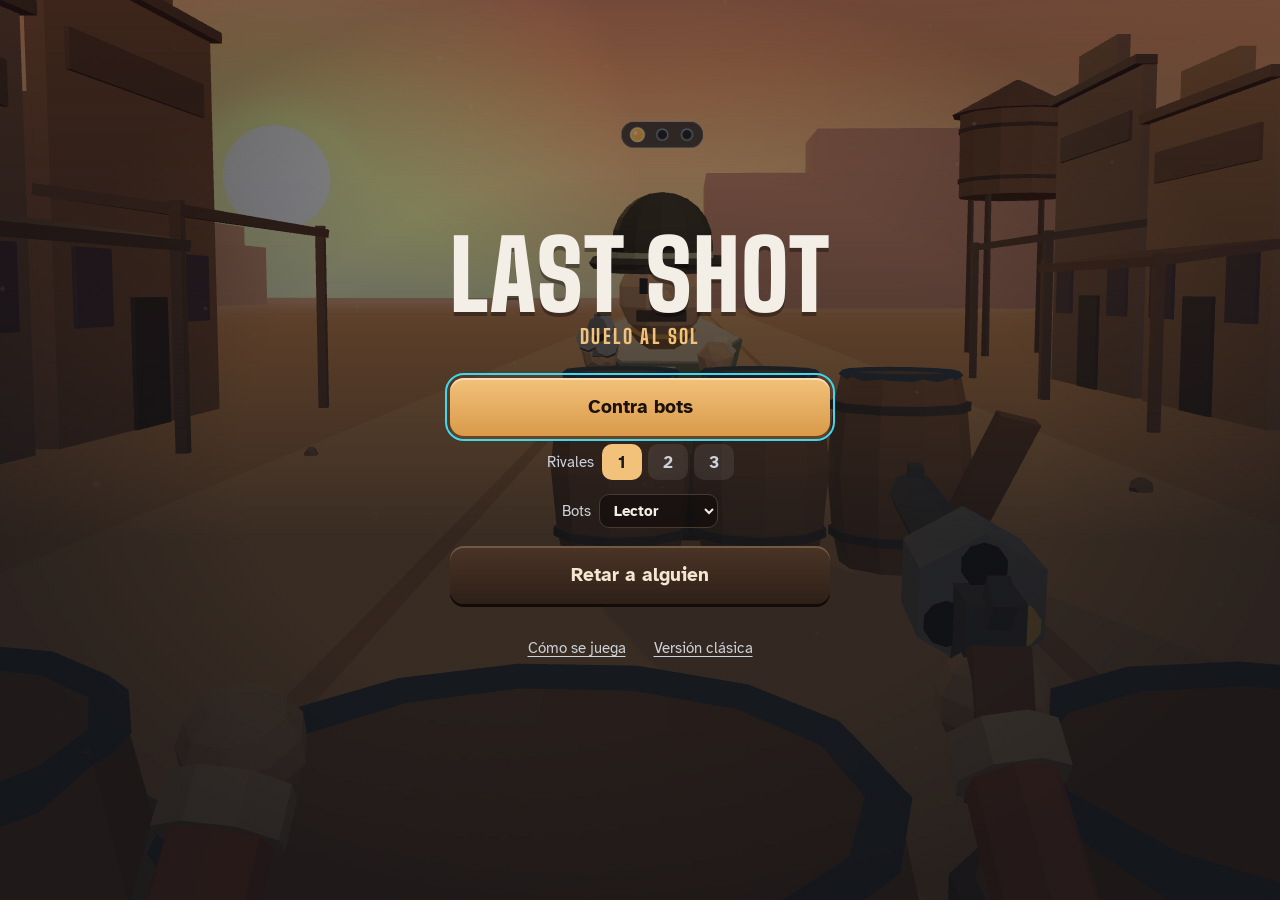
==== index.html @ 35a43016 "Build de LastShot 2d3c61e (con cambios sin commit)" ====
<!doctype html>
<html lang="es">
  <head>
    <meta charset="utf-8" />
    <meta
      name="viewport"
      content="width=device-width, initial-scale=1, viewport-fit=cover, interactive-widget=resizes-content"
    />
    <meta name="theme-color" content="#191D23" />
    <meta name="description" content="Last Shot: duelo al sol en primera persona. Recarga, cúbrete o dispara; contra bots o con hasta tres personas en casa." />
    <link rel="icon" type="image/svg+xml" href="./favicon.svg" />
    <link rel="preconnect" href="https://fonts.googleapis.com" />
    <link rel="preconnect" href="https://fonts.gstatic.com" crossorigin />
    <link
      rel="stylesheet"
      href="https://fonts.googleapis.com/css2?family=Atkinson+Hyperlegible:wght@400;700&family=Big+Shoulders+Display:wght@800;900&display=swap"
    />
    <title>Last Shot</title>
    <script type="module" crossorigin src="./assets/main-CPPhD9QI.js"></script>
    <link rel="modulepreload" crossorigin href="./assets/icons-CIqdHjLj.js">
    <link rel="stylesheet" crossorigin href="./assets/main-By0y8UZp.css">
  </head>
  <body>
    <div id="app"></div>
    <noscript>Last Shot necesita JavaScript.</noscript>
  </body>
</html>
---- assets/main-By0y8UZp.css ----
:root{--bg: #191d23;--ink: #f3eee6;--ink-2: #cdd2da;--muted: #8a93a0;--reload: #ffb547;--protect: #3fd8f0;--shoot: #ffffff;--super: #ff3dcb;--win: #7fd48a;--lose: #ff7a6b;--wood-hi: #9b6940;--wood-lo: #6f4527;--font-display: "Big Shoulders Display", "Arial Narrow", Impact, sans-serif;--font-body: "Atkinson Hyperlegible", system-ui, -apple-system, "Segoe UI", sans-serif;--safe-t: env(safe-area-inset-top, 0px);--safe-b: env(safe-area-inset-bottom, 0px);--safe-l: env(safe-area-inset-left, 0px);--safe-r: env(safe-area-inset-right, 0px);--band: 112px;color-scheme:dark}*{box-sizing:border-box}html,body{margin:0;height:100%;overflow:hidden;background:var(--bg);color:var(--ink);font-family:var(--font-body);line-height:1.25;-webkit-font-smoothing:antialiased;-webkit-tap-highlight-color:transparent;touch-action:manipulation;overscroll-behavior:none;user-select:none;-webkit-user-select:none}#app{position:fixed;inset:0}.fp-canvas{position:absolute;inset:0;width:100%;height:100%;display:block}svg{width:1em;height:1em;display:block}.k-reload{--c: var(--reload)}.k-protect{--c: var(--protect)}.k-shoot{--c: var(--shoot)}.k-super{--c: var(--super)}.fp-hud{position:absolute;inset:0;pointer-events:none}.fp-hud.hidden{display:none}.fp-hud button{pointer-events:auto}.fp-top{position:absolute;top:calc(var(--safe-t) + 5px);left:calc(var(--safe-l) + 12px);right:calc(var(--safe-r) + 12px);height:10px;display:flex;align-items:center;gap:12px}.fp-tl{position:relative;flex:1;height:6px;border-radius:3px;background:#0c0a0e80;box-shadow:0 0 0 1px #ffffff1a;transition:opacity .25s}.fp-tl b{position:absolute;left:0;top:0;bottom:0;border-radius:3px;width:var(--p, 100%);background:var(--ink)}.fp-tl i{position:absolute;top:50%;width:10px;height:10px;margin:-5px 0 0 -5px;border-radius:50%;background:#fff;box-shadow:0 0 8px 2px #fff6dcd9;left:var(--p, 100%)}.fp-tl.idle{opacity:.35}.fp-tl.idle i{display:none}.fp-tl.tension b{background:#ffe2a8}.fp-tl.tension i{animation:fp-tip .5s ease-in-out infinite alternate}@keyframes fp-tip{0%{transform:scale(1);box-shadow:0 0 6px 1px #ffdca0b3}to{transform:scale(1.35);box-shadow:0 0 12px 4px #ffc878f2}}.fp-corner,.fp-pips{display:flex;gap:5px;align-items:center}.fp-corner i,.fp-pips i{width:8px;height:8px;border-radius:1.5px;border:2px solid #9aa3af;transform:rotate(45deg);display:block;background:#120e0c66}.fp-corner i.on,.fp-pips i.on{background:var(--ink);border-color:var(--ink)}.fp-corner.rival{flex-direction:row-reverse}.fp-corner{gap:9px}.fp-pips.seat{gap:4px}.fp-pips.seat i{width:7px;height:7px;border-radius:50%;transform:none;border:1.5px solid var(--sc, #9aa3af);background:#120e0c66}.fp-pips.seat i.on{background:var(--sc, var(--ink));border-color:var(--sc, var(--ink));box-shadow:0 0 0 1px #ffffff59}.fp-corner.rival .fp-pips.seat{flex-direction:row-reverse}.fp-help{position:absolute;top:calc(var(--safe-t) + 22px);right:calc(var(--safe-r) + 8px);width:30px;height:30px;border-radius:50%;border:0;background:#120e0c73;color:var(--ink-2);font:700 15px/1 var(--font-body);cursor:pointer}.fp-help:focus-visible{outline:2px solid var(--protect)}.fp-mine{position:absolute;left:calc(var(--safe-l) + 16px);bottom:calc(var(--safe-b) + var(--band) + 10px);height:50px;display:flex;align-items:center;gap:12px}.fp-socks{display:flex;gap:5px;padding:5px 8px;border-radius:999px;background:#120e0c99;box-shadow:0 0 0 1px #ffffff12}.fp-socks .sk{width:13px;height:13px;border-radius:50%;border:2px solid #a9b0ba;position:relative;display:block}.fp-socks .sk i{position:absolute;inset:-2px;border-radius:50%;background:var(--reload);box-shadow:0 0 6px #ffb547bf,inset 0 -2px #78400a73;transform:scale(0);transition:transform .2s}.fp-socks .sk.full i{transform:scale(1)}.fp-socks .sk.pop i{animation:fp-pop .32s cubic-bezier(.3,1.6,.5,1)}.fp-badge{position:relative;width:50px;height:50px;border-radius:50%;background:#232932;display:grid;place-items:center;box-shadow:0 2px #0006;visibility:hidden;color:var(--c, #8a93a0)}.fp-badge:after{content:"";position:absolute;inset:0;border-radius:50%;border:3px solid var(--c, #8a93a0)}.fp-badge.auto:after{border-style:dashed;opacity:.7}.fp-badge.on{visibility:visible;animation:fp-pop .18s ease-out}.fp-badge .ico svg{width:30px;height:30px}.fp-badge .glow{position:absolute;inset:-6px;border-radius:50%;background:radial-gradient(circle,var(--c, transparent) 0,rgba(0,0,0,0) 68%);opacity:.25}.fp-badge .x{position:absolute;left:-7px;top:-7px;width:23px;height:23px;border-radius:50%;background:#232932;border:2px solid #9aa3af;color:#d5dae0;display:none;place-items:center}.fp-badge .x svg{width:15px;height:15px}.fp-badge.down .x{display:grid}.fp-badge.down{filter:saturate(.5)}@keyframes fp-pop{0%{transform:scale(.4)}70%{transform:scale(1.12)}to{transform:scale(1)}}.fp-band{position:absolute;left:0;right:0;bottom:0;height:calc(var(--band) + var(--safe-b));padding:14px calc(var(--safe-r) + 14px) calc(var(--safe-b) + 24px) calc(var(--safe-l) + 14px);background:linear-gradient(#2b1f17,#15100c);box-shadow:inset 0 3px #ffdeac24,0 -2px #0b0705}.fp-keys{max-width:440px;height:74px;margin:0 auto;display:grid;grid-template-columns:repeat(4,minmax(56px,1fr));gap:8px;transition:opacity .3s ease,transform .3s ease}.fp-keys.gone{opacity:0;transform:translateY(8px)}.fp-keys.gone .fp-key{pointer-events:none}.fp-keys.locked .fp-key:not(.sel){opacity:.42}.fp-key{position:relative;min-width:56px;height:74px;padding:5px;border:0;border-radius:14px;color:var(--c);cursor:pointer;background:repeating-linear-gradient(90deg,#00000012 0 2px,#0000 2px 11px,#ffe6be0d 11px 12px,#0000 12px 23px),linear-gradient(var(--wood-hi),var(--wood-lo));box-shadow:inset 0 2px #ffdeac73,inset 0 -3px #00000059,0 4px #1d120a;transition:transform .08s,box-shadow .08s;touch-action:manipulation}.fp-key:focus-visible{outline:2px solid var(--protect);outline-offset:3px}.fp-key .face{height:100%;border-radius:10px;background:#1e1712;display:grid;justify-items:center;align-content:center;gap:6px;box-shadow:inset 0 2px #00000080}.fp-key .ic svg{width:31px;height:31px}.fp-key .w{font:700 12.5px/1 var(--font-body);color:#e8d9c4;letter-spacing:.01em}.fp-key .ring{position:absolute;inset:-4px;border-radius:17px;border:3px solid var(--c);opacity:0;pointer-events:none}.fp-key .lift{position:absolute;left:50%;top:-48px;width:38px;height:38px;margin-left:-19px;border-radius:50%;background:#232932;box-shadow:0 0 0 3px var(--c),0 2px #0006;display:grid;place-items:center;opacity:0;transform:translateY(10px) scale(.6);transition:opacity .12s,transform .16s cubic-bezier(.3,1.5,.5,1);pointer-events:none}.fp-key .lift svg{width:22px;height:22px}.fp-key.sel{transform:translateY(3px);box-shadow:inset 0 2px #ffdeac4d,inset 0 -2px #00000059,0 1px #1d120a}.fp-key.sel .face{background:#15100c;box-shadow:inset 0 3px 6px #0009}.fp-key.sel .ring{opacity:.6}.fp-key.sel .lift{opacity:1;transform:none}.fp-key.sel.locked .ring{opacity:1;border-width:4px;animation:fp-snap .16s ease-out}.fp-key.sel.locked .lift{opacity:0}@keyframes fp-snap{0%{transform:scale(1.08)}to{transform:scale(1)}}.fp-key .notch{position:absolute;top:-2px;right:7px;width:18px;height:19px;border-radius:0 0 9px 9px;background:#120b07;display:none;box-shadow:inset 0 -2px #ffdeac2e,0 1px #ffdeac40}.fp-key .notch:before{content:"";position:absolute;left:6px;top:4px;width:6px;height:6px;border-radius:50%;background:#b9a68c}.fp-key .notch:after{content:"";position:absolute;left:7.5px;top:8px;width:3px;height:7px;border-radius:1px;background:#b9a68c}.fp-key.off .notch{display:block}.fp-key.off .ic{opacity:.42}.fp-key.off .w{color:#8f8272}.fp-key.shake{animation:fp-shake .28s ease}@keyframes fp-shake{20%{transform:translate(-4px)}45%{transform:translate(4px)}70%{transform:translate(-2px)}}.fp-intro{position:absolute;left:0;right:0;top:34%;text-align:center;font:900 clamp(48px,15vw,88px)/1 var(--font-display);text-transform:uppercase;letter-spacing:.02em;color:var(--ink);text-shadow:0 3px 0 rgba(0,0,0,.35),0 0 24px rgba(0,0,0,.35);opacity:0}.fp-intro.show{animation:fp-intro 1s ease-out forwards}@keyframes fp-intro{0%{opacity:0;transform:scale(1.25)}18%{opacity:1;transform:scale(1)}72%{opacity:1;transform:scale(1)}to{opacity:0;transform:scale(.96)}}.fp-result{position:absolute;inset:0;display:grid;place-items:center;padding:24px 16px calc(var(--safe-b) + var(--band) + 40px);background:#11131800;opacity:0;visibility:hidden;transition:opacity .25s,background .25s}.fp-result.show{opacity:1;visibility:visible;pointer-events:auto;background:#11131873}.fp-result.match.show{background:#1113189e}.fp-card{display:grid;justify-items:center;gap:14px;text-align:center}.fp-card h2{margin:0;font:900 clamp(40px,12vw,64px)/.95 var(--font-display);text-transform:uppercase;text-shadow:0 3px 0 rgba(0,0,0,.35)}.fp-card.win h2{color:var(--win)}.fp-card.lose h2{color:var(--lose)}.fp-score{display:flex;align-items:center;gap:10px;padding:8px 14px;border-radius:999px;background:#120e0c9e}.fp-score{flex-wrap:wrap;justify-content:center;max-width:calc(100vw - 32px)}.fp-score .fp-pips i{width:12px;height:12px}.fp-score .fp-pips.seat i{width:11px;height:11px;border-width:2px}.fp-score .fp-pips.gone{opacity:.45}.fp-gone{margin:-4px 0 0;color:var(--ink-2);font-size:14px}.fp-dot{display:inline-block;width:.42em;height:.42em;border-radius:50%;margin:0 .18em .12em 0;vertical-align:middle;box-shadow:0 0 0 2px #00000059}.fp-badge .tgt{position:absolute;right:-3px;bottom:-3px;width:13px;height:13px;border-radius:50%;display:none;box-shadow:0 0 0 2px #15100c}.fp-badge.aimed .tgt{display:block}.fp-score .sep{width:2px;height:16px;border-radius:1px;background:#5b636e}.fp-actions{display:flex;gap:10px;flex-wrap:wrap;justify-content:center}.fp-wait{margin:0;min-height:1.3em;color:var(--ink-2);font-size:15px}.fp-wait.pulse{animation:fp-pulse 1.4s ease-in-out infinite}@keyframes fp-pulse{50%{opacity:.45}}.fp-btn{min-height:48px;padding:0 22px;border:0;border-radius:14px;font:700 17px/1 var(--font-body);color:#f4e6d0;cursor:pointer;background:linear-gradient(#4a3426,#2e2018);box-shadow:inset 0 2px #ffdeac38,0 3px #120b07;text-decoration:none;display:inline-grid;place-items:center}.fp-btn.primary{color:#1c120b;background:linear-gradient(#f2c27a,#d99a4a);box-shadow:inset 0 2px #ffffff73,0 3px #6b4320}.fp-btn.big{min-height:58px;font-size:19px}.fp-btn.link{background:none;box-shadow:none;color:var(--ink-2);font-weight:400;font-size:15px;min-height:40px;padding:0 10px;text-decoration:underline;text-underline-offset:3px}.fp-btn:active{transform:translateY(2px)}.fp-btn:disabled{opacity:.6;cursor:default;transform:none}.fp-btn:focus-visible{outline:2px solid var(--protect);outline-offset:3px}.fp-screen{position:absolute;inset:0;display:grid;place-items:center;padding:calc(var(--safe-t) + 24px) calc(var(--safe-r) + 16px) calc(var(--safe-b) + 24px) calc(var(--safe-l) + 16px);background:#111318b8;overflow-y:auto;user-select:text;-webkit-user-select:text}.fp-screen.hidden{display:none}.fp-screen.menu{background:linear-gradient(#11131859,#111318d1 60%)}.fp-panel{width:min(100%,380px);display:grid;justify-items:center;gap:14px;text-align:center}.fp-panel h2{margin:0;font:900 40px/1 var(--font-display);text-transform:uppercase}.fp-title{margin:0;font:900 clamp(64px,20vw,96px)/.9 var(--font-display);text-transform:uppercase;letter-spacing:.01em;color:var(--ink);text-shadow:0 4px 0 rgba(0,0,0,.35)}.fp-sub{margin:-6px 0 18px;color:#f2c27a;font:800 20px/1 var(--font-display);text-transform:uppercase;letter-spacing:.12em}.fp-stack{display:grid;gap:12px;width:100%}.fp-stack .fp-btn{width:100%}.fp-rival{display:flex;align-items:center;justify-content:center;gap:8px;color:var(--ink-2);font-size:15px;margin:-4px 0 6px}.fp-select{font:700 15px var(--font-body);color:var(--ink);background:#120e0cb3;border:1px solid #4a3a2e;border-radius:10px;padding:6px 10px}.fp-foot{display:flex;gap:8px;margin-top:10px;flex-wrap:wrap;justify-content:center}.fp-detail,.fp-code{margin:0;color:var(--ink-2);font-size:16px}.fp-code b{font:800 26px/1 var(--font-display);letter-spacing:.14em;color:var(--ink);margin-left:4px}.fp-qr{width:220px;height:220px;border-radius:12px;background:var(--ink);image-rendering:pixelated}.fp-qr.empty{background:#ffffff0f;animation:fp-pulse 1.4s ease-in-out infinite}.fp-link{width:100%;font:14px ui-monospace,JetBrains Mono,monospace;color:var(--ink);background:#120e0cb3;border:1px solid #4a3a2e;border-radius:10px;padding:10px;text-align:center}.fp-help-actions,.fp-help-rules{list-style:none;margin:0;padding:0;width:100%;display:grid;gap:8px;text-align:left}.fp-help-actions li{display:grid;grid-template-columns:34px 82px 1fr;align-items:center;gap:8px;padding:8px 10px;border-radius:12px;background:#120e0c8c}.fp-help-actions .ic{color:var(--c)}.fp-help-actions .ic svg{width:26px;height:26px}.fp-help-actions span:last-child{color:var(--ink-2);font-size:15px}.fp-help-rules li{padding-left:18px;position:relative;font-size:15px}.fp-help-rules li:before{content:"";position:absolute;left:4px;top:.45em;width:7px;height:7px;transform:rotate(45deg);background:#f2c27a}.fp-keys-hint{margin:0;color:var(--muted);font-size:13px}@media(prefers-reduced-motion:reduce){.fp-intro.show{animation-duration:1s;animation-name:fp-fade}.fp-tl.tension i,.fp-wait.pulse,.fp-qr.empty{animation:none}@keyframes fp-fade{0%,to{opacity:0}15%,80%{opacity:1}}}@media(min-width:700px){.fp-keys{max-width:460px}}.fp-score .fp-pips.rival{flex-direction:row-reverse}.fp-count{display:inline-flex;gap:6px}.fp-count-btn{width:40px;height:36px;border:0;border-radius:10px;background:#ffffff14;color:var(--ink-2);font:700 17px/1 var(--font-body);cursor:pointer}.fp-count-btn.on{background:#f2c27a;color:#191d23}.fp-count-btn:focus-visible{outline:2px solid var(--protect);outline-offset:2px}.fp-btn.small{min-height:40px;padding:0 16px;font-size:15px}.fp-share{display:flex;gap:8px;width:100%;max-width:340px}.fp-share .fp-link{flex:1;min-width:0}.fp-seats{list-style:none;margin:0;padding:0;display:grid;gap:6px;width:100%;max-width:300px}.fp-seats li{text-align:left;display:flex;align-items:center;gap:10px;min-height:38px;padding:0 12px;border-radius:10px;background:#ffffff0f;font-size:16px}.fp-seats li.me{background:#f2c27a29}.fp-seats li.empty{color:var(--muted);background:#ffffff08}.fp-seats li.gone{opacity:.55}.fp-seats .name{flex:1;font-weight:700}.fp-seats em{font-style:normal;font-size:13px;color:var(--ink-2)}.fp-seats em.bot{font-weight:700;letter-spacing:.06em;color:var(--muted)}.fp-seat-dot{width:14px;height:14px;border-radius:50%;flex:none;display:inline-block;box-shadow:0 0 0 2px #00000059}.fp-seat-dot.empty{background:none;box-shadow:inset 0 0 0 2px #5b636e}.fp-you{display:flex;align-items:center;gap:8px;margin:0;font-size:18px;font-weight:700}.fp-code-inline{font:800 26px/1 var(--font-display);letter-spacing:.14em}
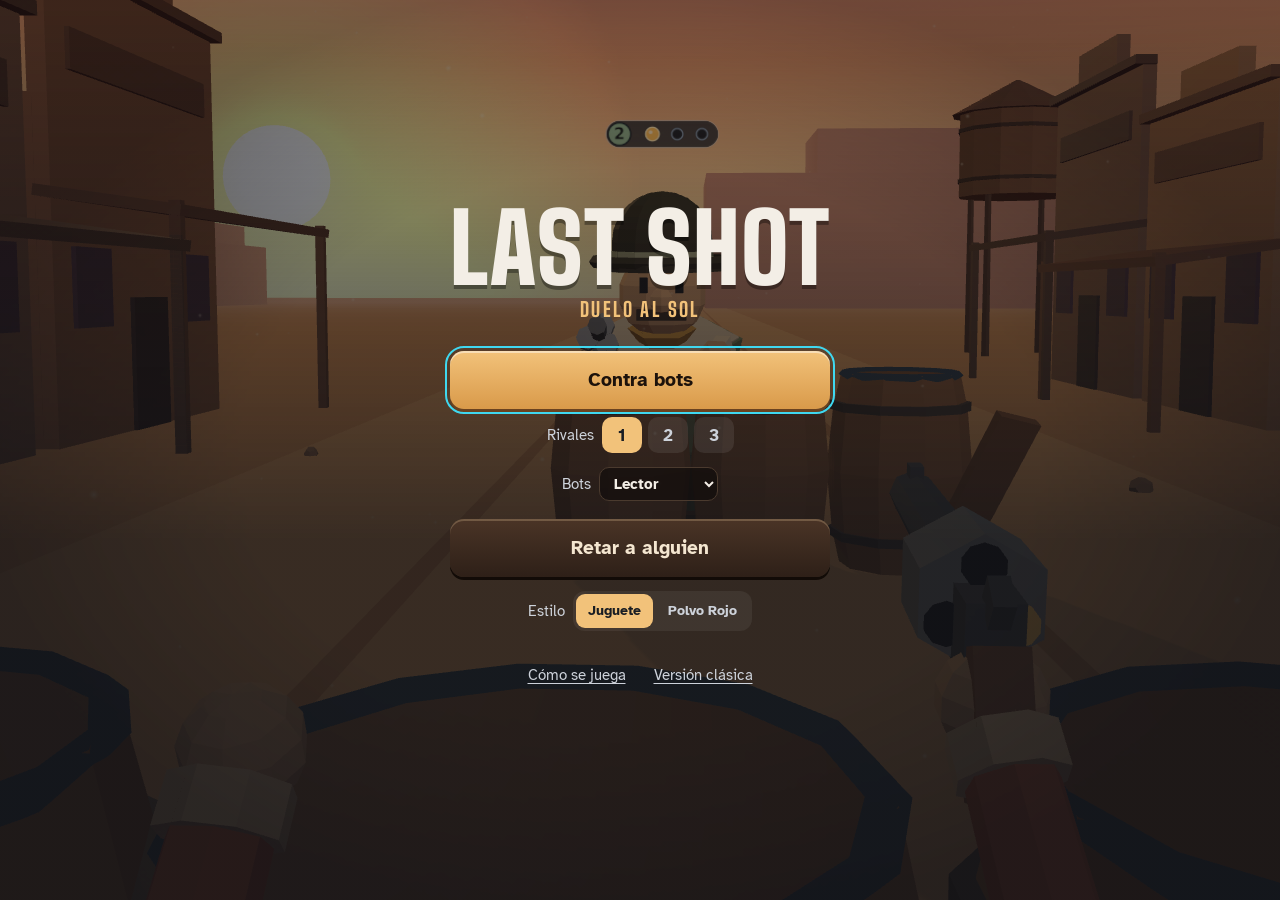
==== commit 54f46af7: "Build de LastShot 880afe1" ====
--- a/index.html
+++ b/index.html
@@ -13,12 +13,12 @@
     <link rel="preconnect" href="https://fonts.gstatic.com" crossorigin />
     <link
       rel="stylesheet"
-      href="https://fonts.googleapis.com/css2?family=Atkinson+Hyperlegible:wght@400;700&family=Big+Shoulders+Display:wght@800;900&display=swap"
+      href="https://fonts.googleapis.com/css2?family=Atkinson+Hyperlegible:wght@400;700&family=Big+Shoulders+Display:wght@800;900&family=Smokum&display=swap"
     />
     <title>Last Shot</title>
-    <script type="module" crossorigin src="./assets/main-CPPhD9QI.js"></script>
+    <script type="module" crossorigin src="./assets/main-DiLRp5A2.js"></script>
     <link rel="modulepreload" crossorigin href="./assets/icons-CIqdHjLj.js">
-    <link rel="stylesheet" crossorigin href="./assets/main-By0y8UZp.css">
+    <link rel="stylesheet" crossorigin href="./assets/main-CnZn838J.css">
   </head>
   <body>
     <div id="app"></div>
--- a/assets/main-CnZn838J.css
+++ b/assets/main-CnZn838J.css
@@ -0,0 +1 @@
+:root{--bg: #191d23;--ink: #f3eee6;--ink-2: #cdd2da;--muted: #8a93a0;--reload: #ffb547;--protect: #3fd8f0;--shoot: #ffffff;--super: #ff3dcb;--win: #7fd48a;--lose: #ff7a6b;--wood-hi: #9b6940;--wood-lo: #6f4527;--font-display: "Big Shoulders Display", "Arial Narrow", Impact, sans-serif;--font-body: "Atkinson Hyperlegible", system-ui, -apple-system, "Segoe UI", sans-serif;--safe-t: env(safe-area-inset-top, 0px);--safe-b: env(safe-area-inset-bottom, 0px);--safe-l: env(safe-area-inset-left, 0px);--safe-r: env(safe-area-inset-right, 0px);--band: 112px;color-scheme:dark}*{box-sizing:border-box}html,body{margin:0;height:100%;overflow:hidden;background:var(--bg);color:var(--ink);font-family:var(--font-body);line-height:1.25;-webkit-font-smoothing:antialiased;-webkit-tap-highlight-color:transparent;touch-action:manipulation;overscroll-behavior:none;user-select:none;-webkit-user-select:none}#app{position:fixed;inset:0}.fp-canvas{position:absolute;inset:0;width:100%;height:100%;display:block}svg{width:1em;height:1em;display:block}.k-reload{--c: var(--reload)}.k-protect{--c: var(--protect)}.k-shoot{--c: var(--shoot)}.k-super{--c: var(--super)}.fp-hud{position:absolute;inset:0;pointer-events:none}.fp-hud.hidden{display:none}.fp-hud button{pointer-events:auto}.fp-top{position:absolute;top:calc(var(--safe-t) + 5px);left:calc(var(--safe-l) + 12px);right:calc(var(--safe-r) + 12px);height:10px;display:flex;align-items:center;gap:12px}.fp-tl{position:relative;flex:1;height:6px;border-radius:3px;background:#0c0a0e80;box-shadow:0 0 0 1px #ffffff1a;transition:opacity .25s}.fp-tl b{position:absolute;left:0;top:0;bottom:0;border-radius:3px;width:var(--p, 100%);background:var(--ink)}.fp-tl i{position:absolute;top:50%;width:10px;height:10px;margin:-5px 0 0 -5px;border-radius:50%;background:#fff;box-shadow:0 0 8px 2px #fff6dcd9;left:var(--p, 100%)}.fp-tl.idle{opacity:.35}.fp-tl.idle i{display:none}.fp-tl.tension b{background:#ffe2a8}.fp-tl.tension i{animation:fp-tip .5s ease-in-out infinite alternate}@keyframes fp-tip{0%{transform:scale(1);box-shadow:0 0 6px 1px #ffdca0b3}to{transform:scale(1.35);box-shadow:0 0 12px 4px #ffc878f2}}.fp-corner,.fp-pips{display:flex;gap:5px;align-items:center}.fp-corner i,.fp-pips i{width:8px;height:8px;border-radius:1.5px;border:2px solid #9aa3af;transform:rotate(45deg);display:block;background:#120e0c66}.fp-corner i.on,.fp-pips i.on{background:var(--ink);border-color:var(--ink)}.fp-corner.rival{flex-direction:row-reverse}.fp-corner{gap:9px}.fp-pips.seat{gap:4px}.fp-pips.seat i{width:7px;height:7px;border-radius:50%;transform:none;border:1.5px solid var(--sc, #9aa3af);background:#120e0c66}.fp-pips.seat i.on{background:var(--sc, var(--ink));border-color:var(--sc, var(--ink));box-shadow:0 0 0 1px #ffffff59}.fp-corner.rival .fp-pips.seat{flex-direction:row-reverse}.fp-help{position:absolute;top:calc(var(--safe-t) + 22px);right:calc(var(--safe-r) + 8px);width:30px;height:30px;border-radius:50%;border:0;background:#120e0c73;color:var(--ink-2);font:700 15px/1 var(--font-body);cursor:pointer}.fp-help:focus-visible{outline:2px solid var(--protect)}.fp-mine{position:absolute;left:calc(var(--safe-l) + 16px);bottom:calc(var(--safe-b) + var(--band) + 10px);height:50px;display:flex;align-items:center;gap:12px}.fp-socks{display:flex;gap:5px;padding:5px 8px;border-radius:999px;background:#120e0c99;box-shadow:0 0 0 1px #ffffff12}.fp-socks .sk{width:13px;height:13px;border-radius:50%;border:2px solid #a9b0ba;position:relative;display:block}.fp-socks .sk i{position:absolute;inset:-2px;border-radius:50%;background:var(--reload);box-shadow:0 0 6px #ffb547bf,inset 0 -2px #78400a73;transform:scale(0);transition:transform .2s}.fp-socks .sk.full i{transform:scale(1)}.fp-socks .sk.pop i{animation:fp-pop .32s cubic-bezier(.3,1.6,.5,1)}.fp-badge{position:relative;width:50px;height:50px;border-radius:50%;background:#232932;display:grid;place-items:center;box-shadow:0 2px #0006;visibility:hidden;color:var(--c, #8a93a0)}.fp-badge:after{content:"";position:absolute;inset:0;border-radius:50%;border:3px solid var(--c, #8a93a0)}.fp-badge.auto:after{border-style:dashed;opacity:.7}.fp-badge.on{visibility:visible;animation:fp-pop .18s ease-out}.fp-badge .ico svg{width:30px;height:30px}.fp-badge .glow{position:absolute;inset:-6px;border-radius:50%;background:radial-gradient(circle,var(--c, transparent) 0,rgba(0,0,0,0) 68%);opacity:.25}.fp-badge .x{position:absolute;left:-7px;top:-7px;width:23px;height:23px;border-radius:50%;background:#232932;border:2px solid #9aa3af;color:#d5dae0;display:none;place-items:center}.fp-badge .x svg{width:15px;height:15px}.fp-badge.down .x{display:grid}.fp-badge.down{filter:saturate(.5)}@keyframes fp-pop{0%{transform:scale(.4)}70%{transform:scale(1.12)}to{transform:scale(1)}}.fp-band{position:absolute;left:0;right:0;bottom:0;height:calc(var(--band) + var(--safe-b));padding:14px calc(var(--safe-r) + 14px) calc(var(--safe-b) + 24px) calc(var(--safe-l) + 14px);background:linear-gradient(#2b1f17,#15100c);box-shadow:inset 0 3px #ffdeac24,0 -2px #0b0705}.fp-keys{max-width:440px;height:74px;margin:0 auto;display:grid;grid-template-columns:repeat(4,minmax(56px,1fr));gap:8px;transition:opacity .3s ease,transform .3s ease}.fp-keys.gone{opacity:0;transform:translateY(8px)}.fp-keys.gone .fp-key{pointer-events:none}.fp-keys.locked .fp-key:not(.sel){opacity:.42}.fp-key{position:relative;min-width:56px;height:74px;padding:5px;border:0;border-radius:14px;color:var(--c);cursor:pointer;background:repeating-linear-gradient(90deg,#00000012 0 2px,#0000 2px 11px,#ffe6be0d 11px 12px,#0000 12px 23px),linear-gradient(var(--wood-hi),var(--wood-lo));box-shadow:inset 0 2px #ffdeac73,inset 0 -3px #00000059,0 4px #1d120a;transition:transform .08s,box-shadow .08s;touch-action:manipulation}.fp-key:focus-visible{outline:2px solid var(--protect);outline-offset:3px}.fp-key .face{height:100%;border-radius:10px;background:#1e1712;display:grid;justify-items:center;align-content:center;gap:6px;box-shadow:inset 0 2px #00000080}.fp-key .ic svg{width:31px;height:31px}.fp-key .w{font:700 12.5px/1 var(--font-body);color:#e8d9c4;letter-spacing:.01em}.fp-key .ring{position:absolute;inset:-4px;border-radius:17px;border:3px solid var(--c);opacity:0;pointer-events:none}.fp-key .lift{position:absolute;left:50%;top:-48px;width:38px;height:38px;margin-left:-19px;border-radius:50%;background:#232932;box-shadow:0 0 0 3px var(--c),0 2px #0006;display:grid;place-items:center;opacity:0;transform:translateY(10px) scale(.6);transition:opacity .12s,transform .16s cubic-bezier(.3,1.5,.5,1);pointer-events:none}.fp-key .lift svg{width:22px;height:22px}.fp-key.sel{transform:translateY(3px);box-shadow:inset 0 2px #ffdeac4d,inset 0 -2px #00000059,0 1px #1d120a}.fp-key.sel .face{background:#15100c;box-shadow:inset 0 3px 6px #0009}.fp-key.sel .ring{opacity:.6}.fp-key.sel .lift{opacity:1;transform:none}.fp-key.sel.locked .ring{opacity:1;border-width:4px;animation:fp-snap .16s ease-out}.fp-key.sel.locked .lift{opacity:0}@keyframes fp-snap{0%{transform:scale(1.08)}to{transform:scale(1)}}.fp-key .notch{position:absolute;top:-2px;right:7px;width:18px;height:19px;border-radius:0 0 9px 9px;background:#120b07;display:none;box-shadow:inset 0 -2px #ffdeac2e,0 1px #ffdeac40}.fp-key .notch:before{content:"";position:absolute;left:6px;top:4px;width:6px;height:6px;border-radius:50%;background:#b9a68c}.fp-key .notch:after{content:"";position:absolute;left:7.5px;top:8px;width:3px;height:7px;border-radius:1px;background:#b9a68c}.fp-key.off .notch{display:block}.fp-key.off .ic{opacity:.42}.fp-key.off .w{color:#8f8272}.fp-key.shake{animation:fp-shake .28s ease}@keyframes fp-shake{20%{transform:translate(-4px)}45%{transform:translate(4px)}70%{transform:translate(-2px)}}.fp-intro{position:absolute;left:0;right:0;top:34%;text-align:center;font:900 clamp(48px,15vw,88px)/1 var(--font-display);text-transform:uppercase;letter-spacing:.02em;color:var(--ink);text-shadow:0 3px 0 rgba(0,0,0,.35),0 0 24px rgba(0,0,0,.35);opacity:0}.fp-intro.show{animation:fp-intro 1s ease-out forwards}@keyframes fp-intro{0%{opacity:0;transform:scale(1.25)}18%{opacity:1;transform:scale(1)}72%{opacity:1;transform:scale(1)}to{opacity:0;transform:scale(.96)}}.fp-result{position:absolute;inset:0;display:grid;place-items:center;padding:24px 16px calc(var(--safe-b) + var(--band) + 40px);background:#11131800;opacity:0;visibility:hidden;transition:opacity .25s,background .25s}.fp-result.show{opacity:1;visibility:visible;pointer-events:auto;background:#11131873}.fp-result.match.show{background:#1113189e}.fp-card{display:grid;justify-items:center;gap:14px;text-align:center}.fp-card h2{margin:0;font:900 clamp(40px,12vw,64px)/.95 var(--font-display);text-transform:uppercase;text-shadow:0 3px 0 rgba(0,0,0,.35)}.fp-card.win h2{color:var(--win)}.fp-card.lose h2{color:var(--lose)}.fp-score{display:flex;align-items:center;gap:10px;padding:8px 14px;border-radius:999px;background:#120e0c9e}.fp-score{flex-wrap:wrap;justify-content:center;max-width:calc(100vw - 32px)}.fp-score .fp-pips i{width:12px;height:12px}.fp-score .fp-pips.seat i{width:11px;height:11px;border-width:2px}.fp-score .fp-pips.gone{opacity:.45}.fp-gone{margin:-4px 0 0;color:var(--ink-2);font-size:14px}.fp-dot{display:inline-block;width:.42em;height:.42em;border-radius:50%;margin:0 .18em .12em 0;vertical-align:middle;box-shadow:0 0 0 2px #00000059}.fp-badge .tgt{position:absolute;right:-3px;bottom:-3px;width:13px;height:13px;border-radius:50%;display:none;box-shadow:0 0 0 2px #15100c}.fp-badge.aimed .tgt{display:block}.fp-score .sep{width:2px;height:16px;border-radius:1px;background:#5b636e}.fp-actions{display:flex;gap:10px;flex-wrap:wrap;justify-content:center}.fp-wait{margin:0;min-height:1.3em;color:var(--ink-2);font-size:15px}.fp-wait.pulse{animation:fp-pulse 1.4s ease-in-out infinite}@keyframes fp-pulse{50%{opacity:.45}}.fp-btn{min-height:48px;padding:0 22px;border:0;border-radius:14px;font:700 17px/1 var(--font-body);color:#f4e6d0;cursor:pointer;background:linear-gradient(#4a3426,#2e2018);box-shadow:inset 0 2px #ffdeac38,0 3px #120b07;text-decoration:none;display:inline-grid;place-items:center}.fp-btn.primary{color:#1c120b;background:linear-gradient(#f2c27a,#d99a4a);box-shadow:inset 0 2px #ffffff73,0 3px #6b4320}.fp-btn.big{min-height:58px;font-size:19px}.fp-btn.link{background:none;box-shadow:none;color:var(--ink-2);font-weight:400;font-size:15px;min-height:40px;padding:0 10px;text-decoration:underline;text-underline-offset:3px}.fp-btn:active{transform:translateY(2px)}.fp-btn:disabled{opacity:.6;cursor:default;transform:none}.fp-btn:focus-visible{outline:2px solid var(--protect);outline-offset:3px}.fp-screen{position:absolute;inset:0;display:grid;place-items:center;padding:calc(var(--safe-t) + 24px) calc(var(--safe-r) + 16px) calc(var(--safe-b) + 24px) calc(var(--safe-l) + 16px);background:#111318b8;overflow-y:auto;user-select:text;-webkit-user-select:text}.fp-screen.hidden{display:none}.fp-screen.menu{background:linear-gradient(#11131859,#111318d1 60%)}.fp-panel{width:min(100%,380px);display:grid;justify-items:center;gap:14px;text-align:center}.fp-panel h2{margin:0;font:900 40px/1 var(--font-display);text-transform:uppercase}.fp-title{margin:0;font:900 clamp(64px,20vw,96px)/.9 var(--font-display);text-transform:uppercase;letter-spacing:.01em;color:var(--ink);text-shadow:0 4px 0 rgba(0,0,0,.35)}.fp-sub{margin:-6px 0 18px;color:#f2c27a;font:800 20px/1 var(--font-display);text-transform:uppercase;letter-spacing:.12em}.fp-stack{display:grid;gap:12px;width:100%}.fp-stack .fp-btn{width:100%}.fp-rival{display:flex;align-items:center;justify-content:center;gap:8px;color:var(--ink-2);font-size:15px;margin:-4px 0 6px}.fp-select{font:700 15px var(--font-body);color:var(--ink);background:#120e0cb3;border:1px solid #4a3a2e;border-radius:10px;padding:6px 10px}.fp-foot{display:flex;gap:8px;margin-top:10px;flex-wrap:wrap;justify-content:center}.fp-detail,.fp-code{margin:0;color:var(--ink-2);font-size:16px}.fp-code b{font:800 26px/1 var(--font-display);letter-spacing:.14em;color:var(--ink);margin-left:4px}.fp-qr{width:220px;height:220px;border-radius:12px;background:var(--ink);image-rendering:pixelated}.fp-qr.empty{background:#ffffff0f;animation:fp-pulse 1.4s ease-in-out infinite}.fp-link{width:100%;font:14px ui-monospace,JetBrains Mono,monospace;color:var(--ink);background:#120e0cb3;border:1px solid #4a3a2e;border-radius:10px;padding:10px;text-align:center}.fp-help-actions,.fp-help-rules{list-style:none;margin:0;padding:0;width:100%;display:grid;gap:8px;text-align:left}.fp-help-actions li{display:grid;grid-template-columns:34px 82px 1fr;align-items:center;gap:8px;padding:8px 10px;border-radius:12px;background:#120e0c8c}.fp-help-actions .ic{color:var(--c)}.fp-help-actions .ic svg{width:26px;height:26px}.fp-help-actions span:last-child{color:var(--ink-2);font-size:15px}.fp-help-rules li{padding-left:18px;position:relative;font-size:15px}.fp-help-rules li:before{content:"";position:absolute;left:4px;top:.45em;width:7px;height:7px;transform:rotate(45deg);background:#f2c27a}.fp-keys-hint{margin:0;color:var(--muted);font-size:13px}@media(prefers-reduced-motion:reduce){.fp-intro.show{animation-duration:1s;animation-name:fp-fade}.fp-tl.tension i,.fp-wait.pulse,.fp-qr.empty{animation:none}@keyframes fp-fade{0%,to{opacity:0}15%,80%{opacity:1}}}@media(min-width:700px){.fp-keys{max-width:460px}}.fp-score .fp-pips.rival{flex-direction:row-reverse}.fp-count{display:inline-flex;gap:6px}.fp-count-btn{width:40px;height:36px;border:0;border-radius:10px;background:#ffffff14;color:var(--ink-2);font:700 17px/1 var(--font-body);cursor:pointer}.fp-count-btn.on{background:#f2c27a;color:#191d23}.fp-count-btn:focus-visible{outline:2px solid var(--protect);outline-offset:2px}.fp-btn.small{min-height:40px;padding:0 16px;font-size:15px}.fp-share{display:flex;gap:8px;width:100%;max-width:340px}.fp-share .fp-link{flex:1;min-width:0}.fp-seats{list-style:none;margin:0;padding:0;display:grid;gap:6px;width:100%;max-width:300px}.fp-seats li{text-align:left;display:flex;align-items:center;gap:10px;min-height:38px;padding:0 12px;border-radius:10px;background:#ffffff0f;font-size:16px}.fp-seats li.me{background:#f2c27a29}.fp-seats li.empty{color:var(--muted);background:#ffffff08}.fp-seats li.gone{opacity:.55}.fp-seats .name{flex:1;font-weight:700}.fp-seats em{font-style:normal;font-size:13px;color:var(--ink-2)}.fp-seats em.bot{font-weight:700;letter-spacing:.06em;color:var(--muted)}.fp-seat-dot{width:14px;height:14px;border-radius:50%;flex:none;display:inline-block;box-shadow:0 0 0 2px #00000059}.fp-seat-dot.empty{background:none;box-shadow:inset 0 0 0 2px #5b636e}.fp-you{display:flex;align-items:center;gap:8px;margin:0;font-size:18px;font-weight:700}.fp-code-inline{font:800 26px/1 var(--font-display);letter-spacing:.14em}.fp-seg{display:inline-flex;padding:3px;gap:3px;border-radius:12px;background:#ffffff0f}.fp-seg-btn{min-height:34px;padding:0 12px;border:0;border-radius:9px;background:none;color:var(--ink-2);font:700 14px/1 var(--font-body);cursor:pointer}.fp-seg-btn.on{background:#f2c27a;color:#191d23}.fp-seg-btn:focus-visible{outline:2px solid var(--protect);outline-offset:2px}.fp-style{margin:2px 0 0}:root[data-estilo=polvo]{--rojo: #d8322a;--negro: #151312;--crema: #efe4cf;--arena: #c9a77f;--font-poster: "Smokum", "Big Shoulders Display", "Rockwell Condensed", "Arial Narrow", serif;--paper: radial-gradient(circle at 30% 40%, rgba(21, 19, 18, .1) 0 .6px, transparent 1.1px) 0 0 / 31px 37px, radial-gradient(circle at 80% 70%, rgba(21, 19, 18, .08) 0 .5px, transparent 1px) 11px 5px / 43px 29px, radial-gradient(circle at 70% 20%, rgba(21, 19, 18, .14) 0 1.1px, transparent 1.7px) 0 0 / 97px 113px, radial-gradient(circle at 50% 70%, rgba(216, 50, 42, .14) 0 .9px, transparent 1.5px) 0 0 / 83px 71px, repeating-linear-gradient(176deg, rgba(120, 90, 50, .035) 0 2px, transparent 2px 7px), radial-gradient(ellipse at 50% 42%, transparent 52%, rgba(122, 82, 40, .22) 100%), var(--crema);color-scheme:light}:root[data-estilo=polvo] body{background:var(--crema)}:root[data-estilo=polvo] .fp-screen,:root[data-estilo=polvo] .fp-screen.menu{background:var(--paper);color:var(--negro)}:root[data-estilo=polvo] .fp-screen.menu:before{content:"";position:absolute;left:50%;top:calc(var(--safe-t) + 4%);width:min(62vw,300px);aspect-ratio:1;transform:translate(-50%);border-radius:50%;background:linear-gradient(178deg,transparent 0 58%,var(--crema) 58% 61%,transparent 61% 70%,var(--crema) 70% 71.5%,transparent 71.5%),var(--rojo);pointer-events:none}:root[data-estilo=polvo] .fp-panel{position:relative}:root[data-estilo=polvo] .fp-title{font:400 clamp(68px,22vw,112px)/.86 var(--font-poster);color:var(--negro);letter-spacing:.01em;text-shadow:3px 3px 0 var(--crema),5px 5px 0 rgba(216,50,42,.85)}:root[data-estilo=polvo] .fp-sub{color:var(--negro);background:var(--crema);padding:4px 10px;font:800 16px/1 var(--font-display);letter-spacing:.32em}:root[data-estilo=polvo] .fp-panel h2,:root[data-estilo=polvo] .fp-card h2{font-family:var(--font-poster);font-weight:400;letter-spacing:.01em}:root[data-estilo=polvo] .fp-panel h2{color:var(--rojo);font-size:46px}:root[data-estilo=polvo] .fp-rival,:root[data-estilo=polvo] .fp-detail,:root[data-estilo=polvo] .fp-code,:root[data-estilo=polvo] .fp-wait,:root[data-estilo=polvo] .fp-help-actions span:last-child,:root[data-estilo=polvo] .fp-help-rules li{color:var(--negro)}:root[data-estilo=polvo] .fp-code b{color:var(--negro)}:root[data-estilo=polvo] .fp-keys-hint{color:#6d5a45}:root[data-estilo=polvo] .fp-btn{border-radius:4px;color:var(--crema);background:var(--negro);box-shadow:3px 3px 0 var(--rojo);letter-spacing:.02em}:root[data-estilo=polvo] .fp-btn.primary{color:var(--crema);background:var(--rojo);box-shadow:3px 3px 0 var(--negro)}:root[data-estilo=polvo] .fp-btn.link{background:none;box-shadow:none;color:var(--negro)}:root[data-estilo=polvo] .fp-btn:active{transform:translate(2px,2px);box-shadow:1px 1px 0 var(--negro)}:root[data-estilo=polvo] .fp-btn:focus-visible,:root[data-estilo=polvo] .fp-count-btn:focus-visible,:root[data-estilo=polvo] .fp-seg-btn:focus-visible{outline-color:var(--negro)}:root[data-estilo=polvo] .fp-count-btn,:root[data-estilo=polvo] .fp-seg{border-radius:4px;background:transparent;box-shadow:inset 0 0 0 2px var(--negro)}:root[data-estilo=polvo] .fp-count-btn{color:var(--negro)}:root[data-estilo=polvo] .fp-count-btn.on,:root[data-estilo=polvo] .fp-seg-btn.on{background:var(--negro);color:var(--crema)}:root[data-estilo=polvo] .fp-seg-btn{border-radius:2px;color:var(--negro)}:root[data-estilo=polvo] .fp-select,:root[data-estilo=polvo] .fp-link{color:var(--negro);background:#fffaf08c;border:2px solid var(--negro);border-radius:4px}:root[data-estilo=polvo] .fp-qr{border-radius:2px;box-shadow:0 0 0 3px var(--negro)}:root[data-estilo=polvo] .fp-qr.empty{background:#15131214}:root[data-estilo=polvo] .fp-seats li{border-radius:3px;background:#15131212}:root[data-estilo=polvo] .fp-seats li.me{background:#d8322a29}:root[data-estilo=polvo] .fp-seats li.empty{color:#6d5a45;background:#15131208}:root[data-estilo=polvo] .fp-seats em,:root[data-estilo=polvo] .fp-seats em.bot{color:#6d5a45}:root[data-estilo=polvo] .fp-seat-dot{box-shadow:0 0 0 2px var(--negro)}:root[data-estilo=polvo] .fp-seat-dot.empty{box-shadow:inset 0 0 0 2px #8a7458}:root[data-estilo=polvo] .fp-help-actions li{border-radius:3px;background:#15131212}:root[data-estilo=polvo] .fp-help-actions .ic{width:34px;height:34px;display:grid;place-items:center;border-radius:50%;background:var(--negro)}:root[data-estilo=polvo] .fp-help-actions .ic svg{width:22px;height:22px}:root[data-estilo=polvo] .fp-help-rules li:before{background:var(--rojo)}:root[data-estilo=polvo] .fp-intro{font:400 clamp(56px,18vw,100px)/1 var(--font-poster);color:var(--negro);text-shadow:4px 3px 0 var(--rojo),0 0 18px rgba(239,228,207,.9)}:root[data-estilo=polvo] .fp-band{background:radial-gradient(circle at 30% 40%,rgba(239,228,207,.1) 0 .8px,transparent 1.4px) 0 0 / 29px 33px,var(--negro);box-shadow:none}:root[data-estilo=polvo] .fp-band:before{content:"";position:absolute;left:0;right:0;top:-5px;height:7px;background:var(--rojo);clip-path:polygon(0 40%,4% 10%,9% 55%,15% 20%,22% 60%,28% 15%,35% 50%,41% 0,48% 45%,55% 15%,61% 60%,68% 20%,74% 55%,81% 5%,87% 50%,93% 15%,100% 45%,100% 100%,0 100%)}:root[data-estilo=polvo] .fp-key{border-radius:6px;background:var(--crema);box-shadow:0 3px 0 var(--rojo)}:root[data-estilo=polvo] .fp-key .face{border-radius:3px;background:var(--negro);box-shadow:none}:root[data-estilo=polvo] .fp-key .w{color:var(--crema)}:root[data-estilo=polvo] .fp-key .ring{border-radius:8px}:root[data-estilo=polvo] .fp-key.sel{box-shadow:0 1px 0 var(--rojo)}:root[data-estilo=polvo] .fp-key.sel .face{background:#000;box-shadow:none}:root[data-estilo=polvo] .fp-key .notch{background:var(--negro);box-shadow:0 0 0 2px var(--crema)}:root[data-estilo=polvo] .fp-key .notch:before,:root[data-estilo=polvo] .fp-key .notch:after{background:var(--crema)}:root[data-estilo=polvo] .fp-key.off .w{color:#8a7a66}:root[data-estilo=polvo] .fp-result.show{background:#15131247}:root[data-estilo=polvo] .fp-result.match.show{background:#1513126b}:root[data-estilo=polvo] .fp-card{padding:18px 20px 20px;background:var(--paper);color:var(--negro);box-shadow:0 0 0 3px var(--negro),6px 6px 0 3px var(--rojo);max-width:calc(100vw - 40px)}:root[data-estilo=polvo] .fp-card h2{font-size:clamp(40px,13vw,66px);line-height:.92;color:var(--negro);text-shadow:none}:root[data-estilo=polvo] .fp-card.win h2{color:var(--negro)}:root[data-estilo=polvo] .fp-card.lose h2{color:var(--rojo)}:root[data-estilo=polvo] .fp-card.draw h2{color:#6d5a45}:root[data-estilo=polvo] .fp-score{border-radius:4px;background:var(--negro)}:root[data-estilo=polvo] .fp-gone{color:var(--negro)}
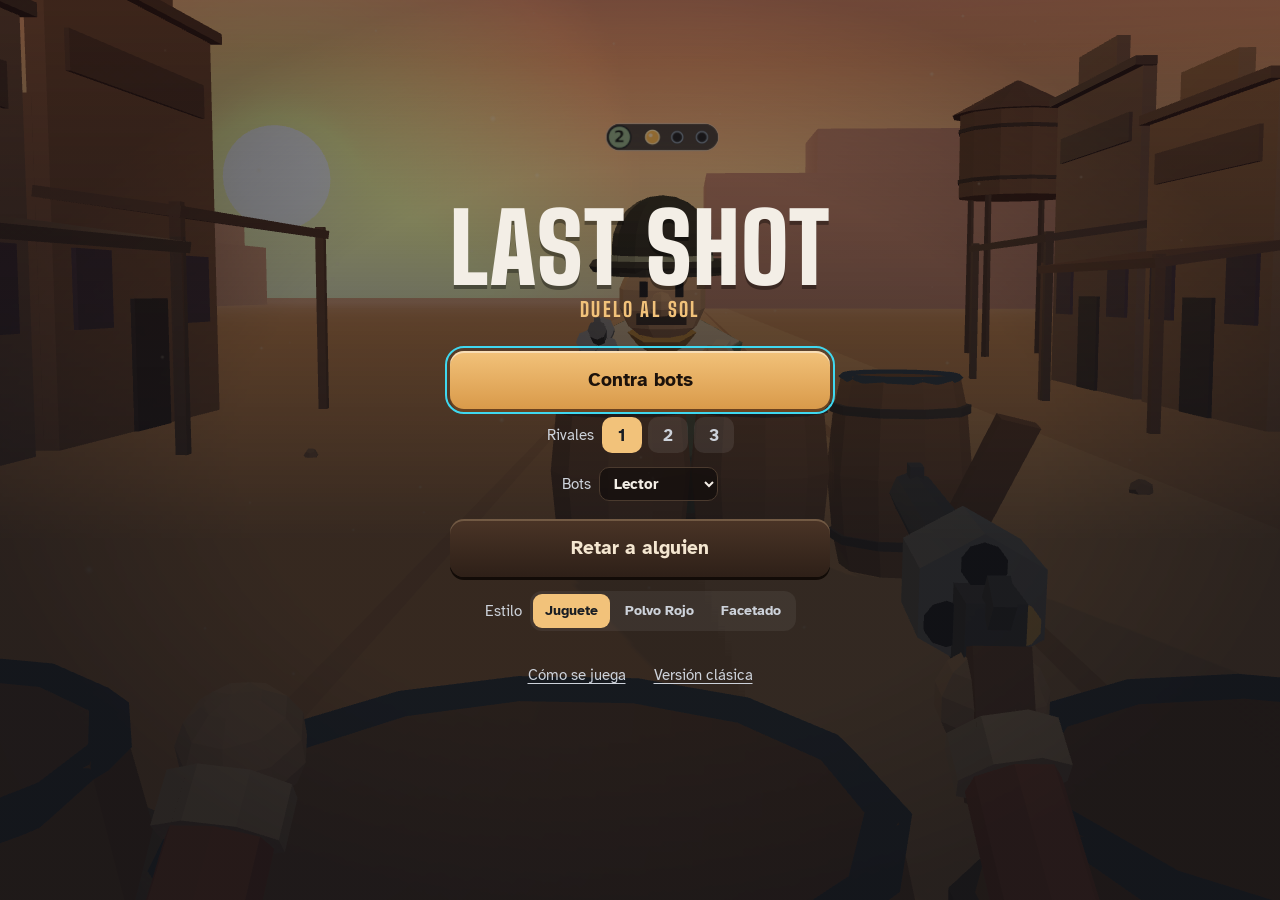
==== commit 8de60b65: "Build de LastShot 727e112" ====
--- a/index.html
+++ b/index.html
@@ -16,9 +16,9 @@
       href="https://fonts.googleapis.com/css2?family=Atkinson+Hyperlegible:wght@400;700&family=Big+Shoulders+Display:wght@800;900&family=Smokum&display=swap"
     />
     <title>Last Shot</title>
-    <script type="module" crossorigin src="./assets/main-DiLRp5A2.js"></script>
+    <script type="module" crossorigin src="./assets/main-bKlUr0-7.js"></script>
     <link rel="modulepreload" crossorigin href="./assets/icons-CIqdHjLj.js">
-    <link rel="stylesheet" crossorigin href="./assets/main-CnZn838J.css">
+    <link rel="stylesheet" crossorigin href="./assets/main-DPf6i8sJ.css">
   </head>
   <body>
     <div id="app"></div>
--- a/assets/main-DPf6i8sJ.css
+++ b/assets/main-DPf6i8sJ.css
@@ -0,0 +1 @@
+:root{--bg: #191d23;--ink: #f3eee6;--ink-2: #cdd2da;--muted: #8a93a0;--reload: #ffb547;--protect: #3fd8f0;--shoot: #ffffff;--super: #ff3dcb;--win: #7fd48a;--lose: #ff7a6b;--wood-hi: #9b6940;--wood-lo: #6f4527;--font-display: "Big Shoulders Display", "Arial Narrow", Impact, sans-serif;--font-body: "Atkinson Hyperlegible", system-ui, -apple-system, "Segoe UI", sans-serif;--safe-t: env(safe-area-inset-top, 0px);--safe-b: env(safe-area-inset-bottom, 0px);--safe-l: env(safe-area-inset-left, 0px);--safe-r: env(safe-area-inset-right, 0px);--band: 112px;color-scheme:dark}*{box-sizing:border-box}html,body{margin:0;height:100%;overflow:hidden;background:var(--bg);color:var(--ink);font-family:var(--font-body);line-height:1.25;-webkit-font-smoothing:antialiased;-webkit-tap-highlight-color:transparent;touch-action:manipulation;overscroll-behavior:none;user-select:none;-webkit-user-select:none}#app{position:fixed;inset:0}.fp-canvas{position:absolute;inset:0;width:100%;height:100%;display:block}svg{width:1em;height:1em;display:block}.k-reload{--c: var(--reload)}.k-protect{--c: var(--protect)}.k-shoot{--c: var(--shoot)}.k-super{--c: var(--super)}.fp-hud{position:absolute;inset:0;pointer-events:none}.fp-hud.hidden{display:none}.fp-hud button{pointer-events:auto}.fp-top{position:absolute;top:calc(var(--safe-t) + 5px);left:calc(var(--safe-l) + 12px);right:calc(var(--safe-r) + 12px);height:10px;display:flex;align-items:center;gap:12px}.fp-tl{position:relative;flex:1;height:6px;border-radius:3px;background:#0c0a0e80;box-shadow:0 0 0 1px #ffffff1a;transition:opacity .25s}.fp-tl b{position:absolute;left:0;top:0;bottom:0;border-radius:3px;width:var(--p, 100%);background:var(--ink)}.fp-tl i{position:absolute;top:50%;width:10px;height:10px;margin:-5px 0 0 -5px;border-radius:50%;background:#fff;box-shadow:0 0 8px 2px #fff6dcd9;left:var(--p, 100%)}.fp-tl.idle{opacity:.35}.fp-tl.idle i{display:none}.fp-tl.tension b{background:#ffe2a8}.fp-tl.tension i{animation:fp-tip .5s ease-in-out infinite alternate}@keyframes fp-tip{0%{transform:scale(1);box-shadow:0 0 6px 1px #ffdca0b3}to{transform:scale(1.35);box-shadow:0 0 12px 4px #ffc878f2}}.fp-corner,.fp-pips{display:flex;gap:5px;align-items:center}.fp-corner i,.fp-pips i{width:8px;height:8px;border-radius:1.5px;border:2px solid #9aa3af;transform:rotate(45deg);display:block;background:#120e0c66}.fp-corner i.on,.fp-pips i.on{background:var(--ink);border-color:var(--ink)}.fp-corner.rival{flex-direction:row-reverse}.fp-corner{gap:9px}.fp-pips.seat{gap:4px}.fp-pips.seat i{width:7px;height:7px;border-radius:50%;transform:none;border:1.5px solid var(--sc, #9aa3af);background:#120e0c66}.fp-pips.seat i.on{background:var(--sc, var(--ink));border-color:var(--sc, var(--ink));box-shadow:0 0 0 1px #ffffff59}.fp-corner.rival .fp-pips.seat{flex-direction:row-reverse}.fp-help{position:absolute;top:calc(var(--safe-t) + 22px);right:calc(var(--safe-r) + 8px);width:30px;height:30px;border-radius:50%;border:0;background:#120e0c73;color:var(--ink-2);font:700 15px/1 var(--font-body);cursor:pointer}.fp-help:focus-visible{outline:2px solid var(--protect)}.fp-mine{position:absolute;left:calc(var(--safe-l) + 16px);bottom:calc(var(--safe-b) + var(--band) + 10px);height:50px;display:flex;align-items:center;gap:12px}.fp-socks{display:flex;gap:5px;padding:5px 8px;border-radius:999px;background:#120e0c99;box-shadow:0 0 0 1px #ffffff12}.fp-socks .sk{width:13px;height:13px;border-radius:50%;border:2px solid #a9b0ba;position:relative;display:block}.fp-socks .sk i{position:absolute;inset:-2px;border-radius:50%;background:var(--reload);box-shadow:0 0 6px #ffb547bf,inset 0 -2px #78400a73;transform:scale(0);transition:transform .2s}.fp-socks .sk.full i{transform:scale(1)}.fp-socks .sk.pop i{animation:fp-pop .32s cubic-bezier(.3,1.6,.5,1)}.fp-badge{position:relative;width:50px;height:50px;border-radius:50%;background:#232932;display:grid;place-items:center;box-shadow:0 2px #0006;visibility:hidden;color:var(--c, #8a93a0)}.fp-badge:after{content:"";position:absolute;inset:0;border-radius:50%;border:3px solid var(--c, #8a93a0)}.fp-badge.auto:after{border-style:dashed;opacity:.7}.fp-badge.on{visibility:visible;animation:fp-pop .18s ease-out}.fp-badge .ico svg{width:30px;height:30px}.fp-badge .glow{position:absolute;inset:-6px;border-radius:50%;background:radial-gradient(circle,var(--c, transparent) 0,rgba(0,0,0,0) 68%);opacity:.25}.fp-badge .x{position:absolute;left:-7px;top:-7px;width:23px;height:23px;border-radius:50%;background:#232932;border:2px solid #9aa3af;color:#d5dae0;display:none;place-items:center}.fp-badge .x svg{width:15px;height:15px}.fp-badge.down .x{display:grid}.fp-badge.down{filter:saturate(.5)}@keyframes fp-pop{0%{transform:scale(.4)}70%{transform:scale(1.12)}to{transform:scale(1)}}.fp-band{position:absolute;left:0;right:0;bottom:0;height:calc(var(--band) + var(--safe-b));padding:14px calc(var(--safe-r) + 14px) calc(var(--safe-b) + 24px) calc(var(--safe-l) + 14px);background:linear-gradient(#2b1f17,#15100c);box-shadow:inset 0 3px #ffdeac24,0 -2px #0b0705}.fp-keys{max-width:440px;height:74px;margin:0 auto;display:grid;grid-template-columns:repeat(4,minmax(56px,1fr));gap:8px;transition:opacity .3s ease,transform .3s ease}.fp-keys.gone{opacity:0;transform:translateY(8px)}.fp-keys.gone .fp-key{pointer-events:none}.fp-keys.locked .fp-key:not(.sel){opacity:.42}.fp-key{position:relative;min-width:56px;height:74px;padding:5px;border:0;border-radius:14px;color:var(--c);cursor:pointer;background:repeating-linear-gradient(90deg,#00000012 0 2px,#0000 2px 11px,#ffe6be0d 11px 12px,#0000 12px 23px),linear-gradient(var(--wood-hi),var(--wood-lo));box-shadow:inset 0 2px #ffdeac73,inset 0 -3px #00000059,0 4px #1d120a;transition:transform .08s,box-shadow .08s;touch-action:manipulation}.fp-key:focus-visible{outline:2px solid var(--protect);outline-offset:3px}.fp-key .face{height:100%;border-radius:10px;background:#1e1712;display:grid;justify-items:center;align-content:center;gap:6px;box-shadow:inset 0 2px #00000080}.fp-key .ic svg{width:31px;height:31px}.fp-key .w{font:700 12.5px/1 var(--font-body);color:#e8d9c4;letter-spacing:.01em}.fp-key .ring{position:absolute;inset:-4px;border-radius:17px;border:3px solid var(--c);opacity:0;pointer-events:none}.fp-key .lift{position:absolute;left:50%;top:-48px;width:38px;height:38px;margin-left:-19px;border-radius:50%;background:#232932;box-shadow:0 0 0 3px var(--c),0 2px #0006;display:grid;place-items:center;opacity:0;transform:translateY(10px) scale(.6);transition:opacity .12s,transform .16s cubic-bezier(.3,1.5,.5,1);pointer-events:none}.fp-key .lift svg{width:22px;height:22px}.fp-key.sel{transform:translateY(3px);box-shadow:inset 0 2px #ffdeac4d,inset 0 -2px #00000059,0 1px #1d120a}.fp-key.sel .face{background:#15100c;box-shadow:inset 0 3px 6px #0009}.fp-key.sel .ring{opacity:.6}.fp-key.sel .lift{opacity:1;transform:none}.fp-key.sel.locked .ring{opacity:1;border-width:4px;animation:fp-snap .16s ease-out}.fp-key.sel.locked .lift{opacity:0}@keyframes fp-snap{0%{transform:scale(1.08)}to{transform:scale(1)}}.fp-key .notch{position:absolute;top:-2px;right:7px;width:18px;height:19px;border-radius:0 0 9px 9px;background:#120b07;display:none;box-shadow:inset 0 -2px #ffdeac2e,0 1px #ffdeac40}.fp-key .notch:before{content:"";position:absolute;left:6px;top:4px;width:6px;height:6px;border-radius:50%;background:#b9a68c}.fp-key .notch:after{content:"";position:absolute;left:7.5px;top:8px;width:3px;height:7px;border-radius:1px;background:#b9a68c}.fp-key.off .notch{display:block}.fp-key.off .ic{opacity:.42}.fp-key.off .w{color:#8f8272}.fp-key.shake{animation:fp-shake .28s ease}@keyframes fp-shake{20%{transform:translate(-4px)}45%{transform:translate(4px)}70%{transform:translate(-2px)}}.fp-intro{position:absolute;left:0;right:0;top:34%;text-align:center;font:900 clamp(48px,15vw,88px)/1 var(--font-display);text-transform:uppercase;letter-spacing:.02em;color:var(--ink);text-shadow:0 3px 0 rgba(0,0,0,.35),0 0 24px rgba(0,0,0,.35);opacity:0}.fp-intro.show{animation:fp-intro 1s ease-out forwards}@keyframes fp-intro{0%{opacity:0;transform:scale(1.25)}18%{opacity:1;transform:scale(1)}72%{opacity:1;transform:scale(1)}to{opacity:0;transform:scale(.96)}}.fp-result{position:absolute;inset:0;display:grid;place-items:center;padding:24px 16px calc(var(--safe-b) + var(--band) + 40px);background:#11131800;opacity:0;visibility:hidden;transition:opacity .25s,background .25s}.fp-result.show{opacity:1;visibility:visible;pointer-events:auto;background:#11131873}.fp-result.match.show{background:#1113189e}.fp-card{display:grid;justify-items:center;gap:14px;text-align:center}.fp-card h2{margin:0;font:900 clamp(40px,12vw,64px)/.95 var(--font-display);text-transform:uppercase;text-shadow:0 3px 0 rgba(0,0,0,.35)}.fp-card.win h2{color:var(--win)}.fp-card.lose h2{color:var(--lose)}.fp-score{display:flex;align-items:center;gap:10px;padding:8px 14px;border-radius:999px;background:#120e0c9e}.fp-score{flex-wrap:wrap;justify-content:center;max-width:calc(100vw - 32px)}.fp-score .fp-pips i{width:12px;height:12px}.fp-score .fp-pips.seat i{width:11px;height:11px;border-width:2px}.fp-score .fp-pips.gone{opacity:.45}.fp-gone{margin:-4px 0 0;color:var(--ink-2);font-size:14px}.fp-dot{display:inline-block;width:.42em;height:.42em;border-radius:50%;margin:0 .18em .12em 0;vertical-align:middle;box-shadow:0 0 0 2px #00000059}.fp-badge .tgt{position:absolute;right:-3px;bottom:-3px;width:13px;height:13px;border-radius:50%;display:none;box-shadow:0 0 0 2px #15100c}.fp-badge.aimed .tgt{display:block}.fp-score .sep{width:2px;height:16px;border-radius:1px;background:#5b636e}.fp-actions{display:flex;gap:10px;flex-wrap:wrap;justify-content:center}.fp-wait{margin:0;min-height:1.3em;color:var(--ink-2);font-size:15px}.fp-wait.pulse{animation:fp-pulse 1.4s ease-in-out infinite}@keyframes fp-pulse{50%{opacity:.45}}.fp-btn{min-height:48px;padding:0 22px;border:0;border-radius:14px;font:700 17px/1 var(--font-body);color:#f4e6d0;cursor:pointer;background:linear-gradient(#4a3426,#2e2018);box-shadow:inset 0 2px #ffdeac38,0 3px #120b07;text-decoration:none;display:inline-grid;place-items:center}.fp-btn.primary{color:#1c120b;background:linear-gradient(#f2c27a,#d99a4a);box-shadow:inset 0 2px #ffffff73,0 3px #6b4320}.fp-btn.big{min-height:58px;font-size:19px}.fp-btn.link{background:none;box-shadow:none;color:var(--ink-2);font-weight:400;font-size:15px;min-height:40px;padding:0 10px;text-decoration:underline;text-underline-offset:3px}.fp-btn:active{transform:translateY(2px)}.fp-btn:disabled{opacity:.6;cursor:default;transform:none}.fp-btn:focus-visible{outline:2px solid var(--protect);outline-offset:3px}.fp-screen{position:absolute;inset:0;display:grid;place-items:center;padding:calc(var(--safe-t) + 24px) calc(var(--safe-r) + 16px) calc(var(--safe-b) + 24px) calc(var(--safe-l) + 16px);background:#111318b8;overflow-y:auto;user-select:text;-webkit-user-select:text}.fp-screen.hidden{display:none}.fp-screen.menu{background:linear-gradient(#11131859,#111318d1 60%)}.fp-panel{width:min(100%,380px);display:grid;justify-items:center;gap:14px;text-align:center}.fp-panel h2{margin:0;font:900 40px/1 var(--font-display);text-transform:uppercase}.fp-title{margin:0;font:900 clamp(64px,20vw,96px)/.9 var(--font-display);text-transform:uppercase;letter-spacing:.01em;color:var(--ink);text-shadow:0 4px 0 rgba(0,0,0,.35)}.fp-sub{margin:-6px 0 18px;color:#f2c27a;font:800 20px/1 var(--font-display);text-transform:uppercase;letter-spacing:.12em}.fp-stack{display:grid;gap:12px;width:100%}.fp-stack .fp-btn{width:100%}.fp-rival{display:flex;align-items:center;justify-content:center;gap:8px;color:var(--ink-2);font-size:15px;margin:-4px 0 6px}.fp-select{font:700 15px var(--font-body);color:var(--ink);background:#120e0cb3;border:1px solid #4a3a2e;border-radius:10px;padding:6px 10px}.fp-foot{display:flex;gap:8px;margin-top:10px;flex-wrap:wrap;justify-content:center}.fp-detail,.fp-code{margin:0;color:var(--ink-2);font-size:16px}.fp-code b{font:800 26px/1 var(--font-display);letter-spacing:.14em;color:var(--ink);margin-left:4px}.fp-qr{width:220px;height:220px;border-radius:12px;background:var(--ink);image-rendering:pixelated}.fp-qr.empty{background:#ffffff0f;animation:fp-pulse 1.4s ease-in-out infinite}.fp-link{width:100%;font:14px ui-monospace,JetBrains Mono,monospace;color:var(--ink);background:#120e0cb3;border:1px solid #4a3a2e;border-radius:10px;padding:10px;text-align:center}.fp-help-actions,.fp-help-rules{list-style:none;margin:0;padding:0;width:100%;display:grid;gap:8px;text-align:left}.fp-help-actions li{display:grid;grid-template-columns:34px 82px 1fr;align-items:center;gap:8px;padding:8px 10px;border-radius:12px;background:#120e0c8c}.fp-help-actions .ic{color:var(--c)}.fp-help-actions .ic svg{width:26px;height:26px}.fp-help-actions span:last-child{color:var(--ink-2);font-size:15px}.fp-help-rules li{padding-left:18px;position:relative;font-size:15px}.fp-help-rules li:before{content:"";position:absolute;left:4px;top:.45em;width:7px;height:7px;transform:rotate(45deg);background:#f2c27a}.fp-keys-hint{margin:0;color:var(--muted);font-size:13px}@media(prefers-reduced-motion:reduce){.fp-intro.show{animation-duration:1s;animation-name:fp-fade}.fp-tl.tension i,.fp-wait.pulse,.fp-qr.empty{animation:none}@keyframes fp-fade{0%,to{opacity:0}15%,80%{opacity:1}}}@media(min-width:700px){.fp-keys{max-width:460px}}.fp-score .fp-pips.rival{flex-direction:row-reverse}.fp-count{display:inline-flex;gap:6px}.fp-count-btn{width:40px;height:36px;border:0;border-radius:10px;background:#ffffff14;color:var(--ink-2);font:700 17px/1 var(--font-body);cursor:pointer}.fp-count-btn.on{background:#f2c27a;color:#191d23}.fp-count-btn:focus-visible{outline:2px solid var(--protect);outline-offset:2px}.fp-btn.small{min-height:40px;padding:0 16px;font-size:15px}.fp-share{display:flex;gap:8px;width:100%;max-width:340px}.fp-share .fp-link{flex:1;min-width:0}.fp-seats{list-style:none;margin:0;padding:0;display:grid;gap:6px;width:100%;max-width:300px}.fp-seats li{text-align:left;display:flex;align-items:center;gap:10px;min-height:38px;padding:0 12px;border-radius:10px;background:#ffffff0f;font-size:16px}.fp-seats li.me{background:#f2c27a29}.fp-seats li.empty{color:var(--muted);background:#ffffff08}.fp-seats li.gone{opacity:.55}.fp-seats .name{flex:1;font-weight:700}.fp-seats em{font-style:normal;font-size:13px;color:var(--ink-2)}.fp-seats em.bot{font-weight:700;letter-spacing:.06em;color:var(--muted)}.fp-seat-dot{width:14px;height:14px;border-radius:50%;flex:none;display:inline-block;box-shadow:0 0 0 2px #00000059}.fp-seat-dot.empty{background:none;box-shadow:inset 0 0 0 2px #5b636e}.fp-you{display:flex;align-items:center;gap:8px;margin:0;font-size:18px;font-weight:700}.fp-code-inline{font:800 26px/1 var(--font-display);letter-spacing:.14em}.fp-seg{display:inline-flex;padding:3px;gap:3px;border-radius:12px;background:#ffffff0f}.fp-seg-btn{min-height:34px;padding:0 clamp(7px,2.6vw,12px);white-space:nowrap;border:0;border-radius:9px;background:none;color:var(--ink-2);font:700 14px/1 var(--font-body);cursor:pointer}.fp-seg-btn.on{background:#f2c27a;color:#191d23}.fp-seg-btn:focus-visible{outline:2px solid var(--protect);outline-offset:2px}.fp-style{margin:2px 0 0}:root:is([data-estilo=polvo],[data-estilo=facetado]){--rojo: #d8322a;--negro: #151312;--crema: #efe4cf;--arena: #c9a77f;--font-poster: "Smokum", "Big Shoulders Display", "Rockwell Condensed", "Arial Narrow", serif;--paper: radial-gradient(circle at 30% 40%, rgba(21, 19, 18, .1) 0 .6px, transparent 1.1px) 0 0 / 31px 37px, radial-gradient(circle at 80% 70%, rgba(21, 19, 18, .08) 0 .5px, transparent 1px) 11px 5px / 43px 29px, radial-gradient(circle at 70% 20%, rgba(21, 19, 18, .14) 0 1.1px, transparent 1.7px) 0 0 / 97px 113px, radial-gradient(circle at 50% 70%, rgba(216, 50, 42, .14) 0 .9px, transparent 1.5px) 0 0 / 83px 71px, repeating-linear-gradient(176deg, rgba(120, 90, 50, .035) 0 2px, transparent 2px 7px), radial-gradient(ellipse at 50% 42%, transparent 52%, rgba(122, 82, 40, .22) 100%), var(--crema);color-scheme:light}:root:is([data-estilo=polvo],[data-estilo=facetado]) body{background:var(--crema)}:root:is([data-estilo=polvo],[data-estilo=facetado]) .fp-screen,:root:is([data-estilo=polvo],[data-estilo=facetado]) .fp-screen.menu{background:var(--paper);color:var(--negro)}:root:is([data-estilo=polvo],[data-estilo=facetado]) .fp-screen.menu:before{content:"";position:absolute;left:50%;top:calc(var(--safe-t) + 4%);width:min(62vw,300px);aspect-ratio:1;transform:translate(-50%);border-radius:50%;background:linear-gradient(178deg,transparent 0 58%,var(--crema) 58% 61%,transparent 61% 70%,var(--crema) 70% 71.5%,transparent 71.5%),var(--rojo);pointer-events:none}:root:is([data-estilo=polvo],[data-estilo=facetado]) .fp-panel{position:relative}:root:is([data-estilo=polvo],[data-estilo=facetado]) .fp-title{font:400 clamp(68px,22vw,112px)/.86 var(--font-poster);color:var(--negro);letter-spacing:.01em;text-shadow:3px 3px 0 var(--crema),5px 5px 0 rgba(216,50,42,.85)}:root:is([data-estilo=polvo],[data-estilo=facetado]) .fp-sub{color:var(--negro);background:var(--crema);padding:4px 10px;font:800 16px/1 var(--font-display);letter-spacing:.32em}:root:is([data-estilo=polvo],[data-estilo=facetado]) .fp-panel h2,:root:is([data-estilo=polvo],[data-estilo=facetado]) .fp-card h2{font-family:var(--font-poster);font-weight:400;letter-spacing:.01em}:root:is([data-estilo=polvo],[data-estilo=facetado]) .fp-panel h2{color:var(--rojo);font-size:46px}:root:is([data-estilo=polvo],[data-estilo=facetado]) .fp-rival,:root:is([data-estilo=polvo],[data-estilo=facetado]) .fp-detail,:root:is([data-estilo=polvo],[data-estilo=facetado]) .fp-code,:root:is([data-estilo=polvo],[data-estilo=facetado]) .fp-wait,:root:is([data-estilo=polvo],[data-estilo=facetado]) .fp-help-actions span:last-child,:root:is([data-estilo=polvo],[data-estilo=facetado]) .fp-help-rules li{color:var(--negro)}:root:is([data-estilo=polvo],[data-estilo=facetado]) .fp-code b{color:var(--negro)}:root:is([data-estilo=polvo],[data-estilo=facetado]) .fp-keys-hint{color:#6d5a45}:root:is([data-estilo=polvo],[data-estilo=facetado]) .fp-btn{border-radius:4px;color:var(--crema);background:var(--negro);box-shadow:3px 3px 0 var(--rojo);letter-spacing:.02em}:root:is([data-estilo=polvo],[data-estilo=facetado]) .fp-btn.primary{color:var(--crema);background:var(--rojo);box-shadow:3px 3px 0 var(--negro)}:root:is([data-estilo=polvo],[data-estilo=facetado]) .fp-btn.link{background:none;box-shadow:none;color:var(--negro)}:root:is([data-estilo=polvo],[data-estilo=facetado]) .fp-btn:active{transform:translate(2px,2px);box-shadow:1px 1px 0 var(--negro)}:root:is([data-estilo=polvo],[data-estilo=facetado]) .fp-btn:focus-visible,:root:is([data-estilo=polvo],[data-estilo=facetado]) .fp-count-btn:focus-visible,:root:is([data-estilo=polvo],[data-estilo=facetado]) .fp-seg-btn:focus-visible{outline-color:var(--negro)}:root:is([data-estilo=polvo],[data-estilo=facetado]) .fp-count-btn,:root:is([data-estilo=polvo],[data-estilo=facetado]) .fp-seg{border-radius:4px;background:transparent;box-shadow:inset 0 0 0 2px var(--negro)}:root:is([data-estilo=polvo],[data-estilo=facetado]) .fp-count-btn{color:var(--negro)}:root:is([data-estilo=polvo],[data-estilo=facetado]) .fp-count-btn.on,:root:is([data-estilo=polvo],[data-estilo=facetado]) .fp-seg-btn.on{background:var(--negro);color:var(--crema)}:root:is([data-estilo=polvo],[data-estilo=facetado]) .fp-seg-btn{border-radius:2px;color:var(--negro)}:root:is([data-estilo=polvo],[data-estilo=facetado]) .fp-select,:root:is([data-estilo=polvo],[data-estilo=facetado]) .fp-link{color:var(--negro);background:#fffaf08c;border:2px solid var(--negro);border-radius:4px}:root:is([data-estilo=polvo],[data-estilo=facetado]) .fp-qr{border-radius:2px;box-shadow:0 0 0 3px var(--negro)}:root:is([data-estilo=polvo],[data-estilo=facetado]) .fp-qr.empty{background:#15131214}:root:is([data-estilo=polvo],[data-estilo=facetado]) .fp-seats li{border-radius:3px;background:#15131212}:root:is([data-estilo=polvo],[data-estilo=facetado]) .fp-seats li.me{background:#d8322a29}:root:is([data-estilo=polvo],[data-estilo=facetado]) .fp-seats li.empty{color:#6d5a45;background:#15131208}:root:is([data-estilo=polvo],[data-estilo=facetado]) .fp-seats em,:root:is([data-estilo=polvo],[data-estilo=facetado]) .fp-seats em.bot{color:#6d5a45}:root:is([data-estilo=polvo],[data-estilo=facetado]) .fp-seat-dot{box-shadow:0 0 0 2px var(--negro)}:root:is([data-estilo=polvo],[data-estilo=facetado]) .fp-seat-dot.empty{box-shadow:inset 0 0 0 2px #8a7458}:root:is([data-estilo=polvo],[data-estilo=facetado]) .fp-help-actions li{border-radius:3px;background:#15131212}:root:is([data-estilo=polvo],[data-estilo=facetado]) .fp-help-actions .ic{width:34px;height:34px;display:grid;place-items:center;border-radius:50%;background:var(--negro)}:root:is([data-estilo=polvo],[data-estilo=facetado]) .fp-help-actions .ic svg{width:22px;height:22px}:root:is([data-estilo=polvo],[data-estilo=facetado]) .fp-help-rules li:before{background:var(--rojo)}:root:is([data-estilo=polvo],[data-estilo=facetado]) .fp-intro{font:400 clamp(56px,18vw,100px)/1 var(--font-poster);color:var(--negro);text-shadow:4px 3px 0 var(--rojo),0 0 18px rgba(239,228,207,.9)}:root:is([data-estilo=polvo],[data-estilo=facetado]) .fp-band{background:radial-gradient(circle at 30% 40%,rgba(239,228,207,.1) 0 .8px,transparent 1.4px) 0 0 / 29px 33px,var(--negro);box-shadow:none}:root:is([data-estilo=polvo],[data-estilo=facetado]) .fp-band:before{content:"";position:absolute;left:0;right:0;top:-5px;height:7px;background:var(--rojo);clip-path:polygon(0 40%,4% 10%,9% 55%,15% 20%,22% 60%,28% 15%,35% 50%,41% 0,48% 45%,55% 15%,61% 60%,68% 20%,74% 55%,81% 5%,87% 50%,93% 15%,100% 45%,100% 100%,0 100%)}:root:is([data-estilo=polvo],[data-estilo=facetado]) .fp-key{border-radius:6px;background:var(--crema);box-shadow:0 3px 0 var(--rojo)}:root:is([data-estilo=polvo],[data-estilo=facetado]) .fp-key .face{border-radius:3px;background:var(--negro);box-shadow:none}:root:is([data-estilo=polvo],[data-estilo=facetado]) .fp-key .w{color:var(--crema)}:root:is([data-estilo=polvo],[data-estilo=facetado]) .fp-key .ring{border-radius:8px}:root:is([data-estilo=polvo],[data-estilo=facetado]) .fp-key.sel{box-shadow:0 1px 0 var(--rojo)}:root:is([data-estilo=polvo],[data-estilo=facetado]) .fp-key.sel .face{background:#000;box-shadow:none}:root:is([data-estilo=polvo],[data-estilo=facetado]) .fp-key .notch{background:var(--negro);box-shadow:0 0 0 2px var(--crema)}:root:is([data-estilo=polvo],[data-estilo=facetado]) .fp-key .notch:before,:root:is([data-estilo=polvo],[data-estilo=facetado]) .fp-key .notch:after{background:var(--crema)}:root:is([data-estilo=polvo],[data-estilo=facetado]) .fp-key.off .w{color:#8a7a66}:root:is([data-estilo=polvo],[data-estilo=facetado]) .fp-result.show{background:#15131247}:root:is([data-estilo=polvo],[data-estilo=facetado]) .fp-result.match.show{background:#1513126b}:root:is([data-estilo=polvo],[data-estilo=facetado]) .fp-card{padding:18px 20px 20px;background:var(--paper);color:var(--negro);box-shadow:0 0 0 3px var(--negro),6px 6px 0 3px var(--rojo);max-width:calc(100vw - 40px)}:root:is([data-estilo=polvo],[data-estilo=facetado]) .fp-card h2{font-size:clamp(40px,13vw,66px);line-height:.92;color:var(--negro);text-shadow:none}:root:is([data-estilo=polvo],[data-estilo=facetado]) .fp-card.win h2{color:var(--negro)}:root:is([data-estilo=polvo],[data-estilo=facetado]) .fp-card.lose h2{color:var(--rojo)}:root:is([data-estilo=polvo],[data-estilo=facetado]) .fp-card.draw h2{color:#6d5a45}:root:is([data-estilo=polvo],[data-estilo=facetado]) .fp-score{border-radius:4px;background:var(--negro)}:root:is([data-estilo=polvo],[data-estilo=facetado]) .fp-gone{color:var(--negro)}
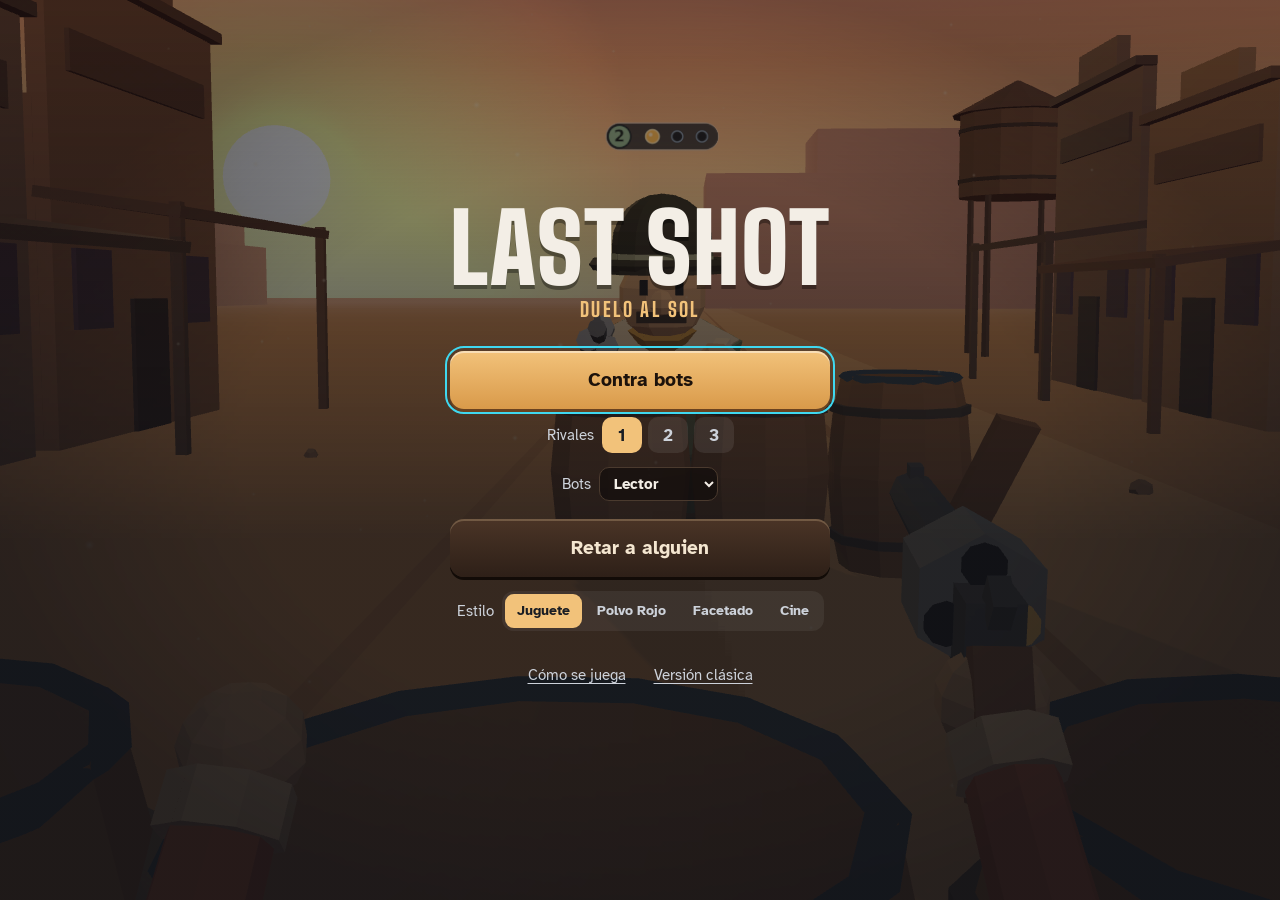
==== commit 28dbea91: "Build de LastShot a54083b" ====
--- a/index.html
+++ b/index.html
@@ -13,12 +13,12 @@
     <link rel="preconnect" href="https://fonts.gstatic.com" crossorigin />
     <link
       rel="stylesheet"
-      href="https://fonts.googleapis.com/css2?family=Atkinson+Hyperlegible:wght@400;700&family=Big+Shoulders+Display:wght@800;900&family=Smokum&display=swap"
+      href="https://fonts.googleapis.com/css2?family=Anton&family=Atkinson+Hyperlegible:wght@400;700&family=Big+Shoulders+Display:wght@800;900&family=Smokum&display=swap"
     />
     <title>Last Shot</title>
-    <script type="module" crossorigin src="./assets/main-bKlUr0-7.js"></script>
-    <link rel="modulepreload" crossorigin href="./assets/icons-CIqdHjLj.js">
-    <link rel="stylesheet" crossorigin href="./assets/main-DPf6i8sJ.css">
+    <script type="module" crossorigin src="./assets/main-B4wdx4nV.js"></script>
+    <link rel="modulepreload" crossorigin href="./assets/icons-Blieohsg.js">
+    <link rel="stylesheet" crossorigin href="./assets/main-CRW8m0vb.css">
   </head>
   <body>
     <div id="app"></div>
--- a/assets/main-CRW8m0vb.css
+++ b/assets/main-CRW8m0vb.css
@@ -0,0 +1 @@
+:root{--bg: #191d23;--ink: #f3eee6;--ink-2: #cdd2da;--muted: #8a93a0;--reload: #ffb547;--protect: #3fd8f0;--shoot: #ffffff;--super: #ff3dcb;--win: #7fd48a;--lose: #ff7a6b;--wood-hi: #9b6940;--wood-lo: #6f4527;--font-display: "Big Shoulders Display", "Arial Narrow", Impact, sans-serif;--font-body: "Atkinson Hyperlegible", system-ui, -apple-system, "Segoe UI", sans-serif;--safe-t: env(safe-area-inset-top, 0px);--safe-b: env(safe-area-inset-bottom, 0px);--safe-l: env(safe-area-inset-left, 0px);--safe-r: env(safe-area-inset-right, 0px);--band: 112px;color-scheme:dark}*{box-sizing:border-box}html,body{margin:0;height:100%;overflow:hidden;background:var(--bg);color:var(--ink);font-family:var(--font-body);line-height:1.25;-webkit-font-smoothing:antialiased;-webkit-tap-highlight-color:transparent;touch-action:manipulation;overscroll-behavior:none;user-select:none;-webkit-user-select:none}#app{position:fixed;inset:0}.fp-canvas{position:absolute;inset:0;width:100%;height:100%;display:block}svg{width:1em;height:1em;display:block}.k-reload{--c: var(--reload)}.k-protect{--c: var(--protect)}.k-shoot{--c: var(--shoot)}.k-super{--c: var(--super)}.fp-hud{position:absolute;inset:0;pointer-events:none}.fp-hud.hidden{display:none}.fp-hud button{pointer-events:auto}.fp-top{position:absolute;top:calc(var(--safe-t) + 5px);left:calc(var(--safe-l) + 12px);right:calc(var(--safe-r) + 12px);height:10px;display:flex;align-items:center;gap:12px}.fp-tl{position:relative;flex:1;height:6px;border-radius:3px;background:#0c0a0e80;box-shadow:0 0 0 1px #ffffff1a;transition:opacity .25s}.fp-tl b{position:absolute;left:0;top:0;bottom:0;border-radius:3px;width:var(--p, 100%);background:var(--ink)}.fp-tl i{position:absolute;top:50%;width:10px;height:10px;margin:-5px 0 0 -5px;border-radius:50%;background:#fff;box-shadow:0 0 8px 2px #fff6dcd9;left:var(--p, 100%)}.fp-tl.idle{opacity:.35}.fp-tl.idle i{display:none}.fp-tl.tension b{background:#ffe2a8}.fp-tl.tension i{animation:fp-tip .5s ease-in-out infinite alternate}@keyframes fp-tip{0%{transform:scale(1);box-shadow:0 0 6px 1px #ffdca0b3}to{transform:scale(1.35);box-shadow:0 0 12px 4px #ffc878f2}}.fp-corner,.fp-pips{display:flex;gap:5px;align-items:center}.fp-corner i,.fp-pips i{width:8px;height:8px;border-radius:1.5px;border:2px solid #9aa3af;transform:rotate(45deg);display:block;background:#120e0c66}.fp-corner i.on,.fp-pips i.on{background:var(--ink);border-color:var(--ink)}.fp-corner.rival{flex-direction:row-reverse}.fp-corner{gap:9px}.fp-pips.seat{gap:4px}.fp-pips.seat i{width:7px;height:7px;border-radius:50%;transform:none;border:1.5px solid var(--sc, #9aa3af);background:#120e0c66}.fp-pips.seat i.on{background:var(--sc, var(--ink));border-color:var(--sc, var(--ink));box-shadow:0 0 0 1px #ffffff59}.fp-corner.rival .fp-pips.seat{flex-direction:row-reverse}.fp-help{position:absolute;top:calc(var(--safe-t) + 22px);right:calc(var(--safe-r) + 8px);width:30px;height:30px;border-radius:50%;border:0;background:#120e0c73;color:var(--ink-2);font:700 15px/1 var(--font-body);cursor:pointer}.fp-help:focus-visible{outline:2px solid var(--protect)}.fp-mine{position:absolute;left:calc(var(--safe-l) + 16px);bottom:calc(var(--safe-b) + var(--band) + 10px);height:50px;display:flex;align-items:center;gap:12px}.fp-socks{display:flex;gap:5px;padding:5px 8px;border-radius:999px;background:#120e0c99;box-shadow:0 0 0 1px #ffffff12}.fp-socks .sk{width:13px;height:13px;border-radius:50%;border:2px solid #a9b0ba;position:relative;display:block}.fp-socks .sk i{position:absolute;inset:-2px;border-radius:50%;background:var(--reload);box-shadow:0 0 6px #ffb547bf,inset 0 -2px #78400a73;transform:scale(0);transition:transform .2s}.fp-socks .sk.full i{transform:scale(1)}.fp-socks .sk.pop i{animation:fp-pop .32s cubic-bezier(.3,1.6,.5,1)}.fp-badge{position:relative;width:50px;height:50px;border-radius:50%;background:#232932;display:grid;place-items:center;box-shadow:0 2px #0006;visibility:hidden;color:var(--c, #8a93a0)}.fp-badge:after{content:"";position:absolute;inset:0;border-radius:50%;border:3px solid var(--c, #8a93a0)}.fp-badge.auto:after{border-style:dashed;opacity:.7}.fp-badge.on{visibility:visible;animation:fp-pop .18s ease-out}.fp-badge .ico svg{width:30px;height:30px}.fp-badge .glow{position:absolute;inset:-6px;border-radius:50%;background:radial-gradient(circle,var(--c, transparent) 0,rgba(0,0,0,0) 68%);opacity:.25}.fp-badge .x{position:absolute;left:-7px;top:-7px;width:23px;height:23px;border-radius:50%;background:#232932;border:2px solid #9aa3af;color:#d5dae0;display:none;place-items:center}.fp-badge .x svg{width:15px;height:15px}.fp-badge.down .x{display:grid}.fp-badge.down{filter:saturate(.5)}@keyframes fp-pop{0%{transform:scale(.4)}70%{transform:scale(1.12)}to{transform:scale(1)}}.fp-band{position:absolute;left:0;right:0;bottom:0;height:calc(var(--band) + var(--safe-b));padding:14px calc(var(--safe-r) + 14px) calc(var(--safe-b) + 24px) calc(var(--safe-l) + 14px);background:linear-gradient(#2b1f17,#15100c);box-shadow:inset 0 3px #ffdeac24,0 -2px #0b0705}.fp-keys{max-width:440px;height:74px;margin:0 auto;display:grid;grid-template-columns:repeat(4,minmax(56px,1fr));gap:8px;transition:opacity .3s ease,transform .3s ease}.fp-keys.gone{opacity:0;transform:translateY(8px)}.fp-keys.gone .fp-key{pointer-events:none}.fp-keys.locked .fp-key:not(.sel){opacity:.42}.fp-key{position:relative;min-width:56px;height:74px;padding:5px;border:0;border-radius:14px;color:var(--c);cursor:pointer;background:repeating-linear-gradient(90deg,#00000012 0 2px,#0000 2px 11px,#ffe6be0d 11px 12px,#0000 12px 23px),linear-gradient(var(--wood-hi),var(--wood-lo));box-shadow:inset 0 2px #ffdeac73,inset 0 -3px #00000059,0 4px #1d120a;transition:transform .08s,box-shadow .08s;touch-action:manipulation}.fp-key:focus-visible{outline:2px solid var(--protect);outline-offset:3px}.fp-key .face{height:100%;border-radius:10px;background:#1e1712;display:grid;justify-items:center;align-content:center;gap:6px;box-shadow:inset 0 2px #00000080}.fp-key .ic svg{width:31px;height:31px}.fp-key .w{font:700 12.5px/1 var(--font-body);color:#e8d9c4;letter-spacing:.01em}.fp-key .ring{position:absolute;inset:-4px;border-radius:17px;border:3px solid var(--c);opacity:0;pointer-events:none}.fp-key .lift{position:absolute;left:50%;top:-48px;width:38px;height:38px;margin-left:-19px;border-radius:50%;background:#232932;box-shadow:0 0 0 3px var(--c),0 2px #0006;display:grid;place-items:center;opacity:0;transform:translateY(10px) scale(.6);transition:opacity .12s,transform .16s cubic-bezier(.3,1.5,.5,1);pointer-events:none}.fp-key .lift svg{width:22px;height:22px}.fp-key.sel{transform:translateY(3px);box-shadow:inset 0 2px #ffdeac4d,inset 0 -2px #00000059,0 1px #1d120a}.fp-key.sel .face{background:#15100c;box-shadow:inset 0 3px 6px #0009}.fp-key.sel .ring{opacity:.6}.fp-key.sel .lift{opacity:1;transform:none}.fp-key.sel.locked .ring{opacity:1;border-width:4px;animation:fp-snap .16s ease-out}.fp-key.sel.locked .lift{opacity:0}@keyframes fp-snap{0%{transform:scale(1.08)}to{transform:scale(1)}}.fp-key .notch{position:absolute;top:-2px;right:7px;width:18px;height:19px;border-radius:0 0 9px 9px;background:#120b07;display:none;box-shadow:inset 0 -2px #ffdeac2e,0 1px #ffdeac40}.fp-key .notch:before{content:"";position:absolute;left:6px;top:4px;width:6px;height:6px;border-radius:50%;background:#b9a68c}.fp-key .notch:after{content:"";position:absolute;left:7.5px;top:8px;width:3px;height:7px;border-radius:1px;background:#b9a68c}.fp-key.off .notch{display:block}.fp-key.off .ic{opacity:.42}.fp-key.off .w{color:#8f8272}.fp-key.shake{animation:fp-shake .28s ease}@keyframes fp-shake{20%{transform:translate(-4px)}45%{transform:translate(4px)}70%{transform:translate(-2px)}}.fp-intro{position:absolute;left:0;right:0;top:34%;text-align:center;font:900 clamp(48px,15vw,88px)/1 var(--font-display);text-transform:uppercase;letter-spacing:.02em;color:var(--ink);text-shadow:0 3px 0 rgba(0,0,0,.35),0 0 24px rgba(0,0,0,.35);opacity:0}.fp-intro.show{animation:fp-intro 1s ease-out forwards}@keyframes fp-intro{0%{opacity:0;transform:scale(1.25)}18%{opacity:1;transform:scale(1)}72%{opacity:1;transform:scale(1)}to{opacity:0;transform:scale(.96)}}.fp-result{position:absolute;inset:0;display:grid;place-items:center;padding:24px 16px calc(var(--safe-b) + var(--band) + 40px);background:#11131800;opacity:0;visibility:hidden;transition:opacity .25s,background .25s}.fp-result.show{opacity:1;visibility:visible;pointer-events:auto;background:#11131873}.fp-result.match.show{background:#1113189e}.fp-card{display:grid;justify-items:center;gap:14px;text-align:center}.fp-card h2{margin:0;font:900 clamp(40px,12vw,64px)/.95 var(--font-display);text-transform:uppercase;text-shadow:0 3px 0 rgba(0,0,0,.35)}.fp-card.win h2{color:var(--win)}.fp-card.lose h2{color:var(--lose)}.fp-score{display:flex;align-items:center;gap:10px;padding:8px 14px;border-radius:999px;background:#120e0c9e}.fp-score{flex-wrap:wrap;justify-content:center;max-width:calc(100vw - 32px)}.fp-score .fp-pips i{width:12px;height:12px}.fp-score .fp-pips.seat i{width:11px;height:11px;border-width:2px}.fp-score .fp-pips.gone{opacity:.45}.fp-gone{margin:-4px 0 0;color:var(--ink-2);font-size:14px}.fp-dot{display:inline-block;width:.42em;height:.42em;border-radius:50%;margin:0 .18em .12em 0;vertical-align:middle;box-shadow:0 0 0 2px #00000059}.fp-badge .tgt{position:absolute;right:-3px;bottom:-3px;width:13px;height:13px;border-radius:50%;display:none;box-shadow:0 0 0 2px #15100c}.fp-badge.aimed .tgt{display:block}.fp-score .sep{width:2px;height:16px;border-radius:1px;background:#5b636e}.fp-actions{display:flex;gap:10px;flex-wrap:wrap;justify-content:center}.fp-wait{margin:0;min-height:1.3em;color:var(--ink-2);font-size:15px}.fp-wait.pulse{animation:fp-pulse 1.4s ease-in-out infinite}@keyframes fp-pulse{50%{opacity:.45}}.fp-btn{min-height:48px;padding:0 22px;border:0;border-radius:14px;font:700 17px/1 var(--font-body);color:#f4e6d0;cursor:pointer;background:linear-gradient(#4a3426,#2e2018);box-shadow:inset 0 2px #ffdeac38,0 3px #120b07;text-decoration:none;display:inline-grid;place-items:center}.fp-btn.primary{color:#1c120b;background:linear-gradient(#f2c27a,#d99a4a);box-shadow:inset 0 2px #ffffff73,0 3px #6b4320}.fp-btn.big{min-height:58px;font-size:19px}.fp-btn.link{background:none;box-shadow:none;color:var(--ink-2);font-weight:400;font-size:15px;min-height:40px;padding:0 10px;text-decoration:underline;text-underline-offset:3px}.fp-btn:active{transform:translateY(2px)}.fp-btn:disabled{opacity:.6;cursor:default;transform:none}.fp-btn:focus-visible{outline:2px solid var(--protect);outline-offset:3px}.fp-screen{position:absolute;inset:0;display:grid;place-items:center;padding:calc(var(--safe-t) + 24px) calc(var(--safe-r) + 16px) calc(var(--safe-b) + 24px) calc(var(--safe-l) + 16px);background:#111318b8;overflow-y:auto;user-select:text;-webkit-user-select:text}.fp-screen.hidden{display:none}.fp-screen.menu{background:linear-gradient(#11131859,#111318d1 60%)}.fp-panel{width:min(100%,380px);display:grid;justify-items:center;gap:14px;text-align:center}.fp-panel h2{margin:0;font:900 40px/1 var(--font-display);text-transform:uppercase}.fp-title{margin:0;font:900 clamp(64px,20vw,96px)/.9 var(--font-display);text-transform:uppercase;letter-spacing:.01em;color:var(--ink);text-shadow:0 4px 0 rgba(0,0,0,.35)}.fp-sub{margin:-6px 0 18px;color:#f2c27a;font:800 20px/1 var(--font-display);text-transform:uppercase;letter-spacing:.12em}.fp-stack{display:grid;gap:12px;width:100%}.fp-stack .fp-btn{width:100%}.fp-rival{display:flex;align-items:center;justify-content:center;gap:8px;color:var(--ink-2);font-size:15px;margin:-4px 0 6px}.fp-select{font:700 15px var(--font-body);color:var(--ink);background:#120e0cb3;border:1px solid #4a3a2e;border-radius:10px;padding:6px 10px}.fp-foot{display:flex;gap:8px;margin-top:10px;flex-wrap:wrap;justify-content:center}.fp-detail,.fp-code{margin:0;color:var(--ink-2);font-size:16px}.fp-code b{font:800 26px/1 var(--font-display);letter-spacing:.14em;color:var(--ink);margin-left:4px}.fp-qr{width:220px;height:220px;border-radius:12px;background:var(--ink);image-rendering:pixelated}.fp-qr.empty{background:#ffffff0f;animation:fp-pulse 1.4s ease-in-out infinite}.fp-link{width:100%;font:14px ui-monospace,JetBrains Mono,monospace;color:var(--ink);background:#120e0cb3;border:1px solid #4a3a2e;border-radius:10px;padding:10px;text-align:center}.fp-help-actions,.fp-help-rules{list-style:none;margin:0;padding:0;width:100%;display:grid;gap:8px;text-align:left}.fp-help-actions li{display:grid;grid-template-columns:34px 82px 1fr;align-items:center;gap:8px;padding:8px 10px;border-radius:12px;background:#120e0c8c}.fp-help-actions .ic{color:var(--c)}.fp-help-actions .ic svg{width:26px;height:26px}.fp-help-actions span:last-child{color:var(--ink-2);font-size:15px}.fp-help-rules li{padding-left:18px;position:relative;font-size:15px}.fp-help-rules li:before{content:"";position:absolute;left:4px;top:.45em;width:7px;height:7px;transform:rotate(45deg);background:#f2c27a}.fp-keys-hint{margin:0;color:var(--muted);font-size:13px}@media(prefers-reduced-motion:reduce){.fp-intro.show{animation-duration:1s;animation-name:fp-fade}.fp-tl.tension i,.fp-wait.pulse,.fp-qr.empty{animation:none}@keyframes fp-fade{0%,to{opacity:0}15%,80%{opacity:1}}}@media(min-width:700px){.fp-keys{max-width:460px}}.fp-score .fp-pips.rival{flex-direction:row-reverse}.fp-count{display:inline-flex;gap:6px}.fp-count-btn{width:40px;height:36px;border:0;border-radius:10px;background:#ffffff14;color:var(--ink-2);font:700 17px/1 var(--font-body);cursor:pointer}.fp-count-btn.on{background:#f2c27a;color:#191d23}.fp-count-btn:focus-visible{outline:2px solid var(--protect);outline-offset:2px}.fp-btn.small{min-height:40px;padding:0 16px;font-size:15px}.fp-share{display:flex;gap:8px;width:100%;max-width:340px}.fp-share .fp-link{flex:1;min-width:0}.fp-seats{list-style:none;margin:0;padding:0;display:grid;gap:6px;width:100%;max-width:300px}.fp-seats li{text-align:left;display:flex;align-items:center;gap:10px;min-height:38px;padding:0 12px;border-radius:10px;background:#ffffff0f;font-size:16px}.fp-seats li.me{background:#f2c27a29}.fp-seats li.empty{color:var(--muted);background:#ffffff08}.fp-seats li.gone{opacity:.55}.fp-seats .name{flex:1;font-weight:700}.fp-seats em{font-style:normal;font-size:13px;color:var(--ink-2)}.fp-seats em.bot{font-weight:700;letter-spacing:.06em;color:var(--muted)}.fp-seat-dot{width:14px;height:14px;border-radius:50%;flex:none;display:inline-block;box-shadow:0 0 0 2px #00000059}.fp-seat-dot.empty{background:none;box-shadow:inset 0 0 0 2px #5b636e}.fp-you{display:flex;align-items:center;gap:8px;margin:0;font-size:18px;font-weight:700}.fp-code-inline{font:800 26px/1 var(--font-display);letter-spacing:.14em}.fp-seg{display:inline-flex;padding:3px;gap:3px;border-radius:12px;background:#ffffff0f}.fp-seg-btn{min-height:34px;padding:0 clamp(7px,2.6vw,12px);white-space:nowrap;border:0;border-radius:9px;background:none;color:var(--ink-2);font:700 14px/1 var(--font-body);cursor:pointer}.fp-seg-btn.on{background:#f2c27a;color:#191d23}.fp-seg-btn:focus-visible{outline:2px solid var(--protect);outline-offset:2px}.fp-style{margin:2px 0 0}:root:is([data-estilo=polvo],[data-estilo=facetado]){--rojo: #d8322a;--negro: #151312;--crema: #efe4cf;--arena: #c9a77f;--font-poster: "Smokum", "Big Shoulders Display", "Rockwell Condensed", "Arial Narrow", serif;--paper: radial-gradient(circle at 30% 40%, rgba(21, 19, 18, .1) 0 .6px, transparent 1.1px) 0 0 / 31px 37px, radial-gradient(circle at 80% 70%, rgba(21, 19, 18, .08) 0 .5px, transparent 1px) 11px 5px / 43px 29px, radial-gradient(circle at 70% 20%, rgba(21, 19, 18, .14) 0 1.1px, transparent 1.7px) 0 0 / 97px 113px, radial-gradient(circle at 50% 70%, rgba(216, 50, 42, .14) 0 .9px, transparent 1.5px) 0 0 / 83px 71px, repeating-linear-gradient(176deg, rgba(120, 90, 50, .035) 0 2px, transparent 2px 7px), radial-gradient(ellipse at 50% 42%, transparent 52%, rgba(122, 82, 40, .22) 100%), var(--crema);color-scheme:light}:root:is([data-estilo=polvo],[data-estilo=facetado]) body{background:var(--crema)}:root:is([data-estilo=polvo],[data-estilo=facetado]) .fp-screen,:root:is([data-estilo=polvo],[data-estilo=facetado]) .fp-screen.menu{background:var(--paper);color:var(--negro)}:root:is([data-estilo=polvo],[data-estilo=facetado]) .fp-screen.menu:before{content:"";position:absolute;left:50%;top:calc(var(--safe-t) + 4%);width:min(62vw,300px);aspect-ratio:1;transform:translate(-50%);border-radius:50%;background:linear-gradient(178deg,transparent 0 58%,var(--crema) 58% 61%,transparent 61% 70%,var(--crema) 70% 71.5%,transparent 71.5%),var(--rojo);pointer-events:none}:root:is([data-estilo=polvo],[data-estilo=facetado]) .fp-panel{position:relative}:root:is([data-estilo=polvo],[data-estilo=facetado]) .fp-title{font:400 clamp(68px,22vw,112px)/.86 var(--font-poster);color:var(--negro);letter-spacing:.01em;text-shadow:3px 3px 0 var(--crema),5px 5px 0 rgba(216,50,42,.85)}:root:is([data-estilo=polvo],[data-estilo=facetado]) .fp-sub{color:var(--negro);background:var(--crema);padding:4px 10px;font:800 16px/1 var(--font-display);letter-spacing:.32em}:root:is([data-estilo=polvo],[data-estilo=facetado]) .fp-panel h2,:root:is([data-estilo=polvo],[data-estilo=facetado]) .fp-card h2{font-family:var(--font-poster);font-weight:400;letter-spacing:.01em}:root:is([data-estilo=polvo],[data-estilo=facetado]) .fp-panel h2{color:var(--rojo);font-size:46px}:root:is([data-estilo=polvo],[data-estilo=facetado]) .fp-rival,:root:is([data-estilo=polvo],[data-estilo=facetado]) .fp-detail,:root:is([data-estilo=polvo],[data-estilo=facetado]) .fp-code,:root:is([data-estilo=polvo],[data-estilo=facetado]) .fp-wait,:root:is([data-estilo=polvo],[data-estilo=facetado]) .fp-help-actions span:last-child,:root:is([data-estilo=polvo],[data-estilo=facetado]) .fp-help-rules li{color:var(--negro)}:root:is([data-estilo=polvo],[data-estilo=facetado]) .fp-code b{color:var(--negro)}:root:is([data-estilo=polvo],[data-estilo=facetado]) .fp-keys-hint{color:#6d5a45}:root:is([data-estilo=polvo],[data-estilo=facetado]) .fp-btn{border-radius:4px;color:var(--crema);background:var(--negro);box-shadow:3px 3px 0 var(--rojo);letter-spacing:.02em}:root:is([data-estilo=polvo],[data-estilo=facetado]) .fp-btn.primary{color:var(--crema);background:var(--rojo);box-shadow:3px 3px 0 var(--negro)}:root:is([data-estilo=polvo],[data-estilo=facetado]) .fp-btn.link{background:none;box-shadow:none;color:var(--negro)}:root:is([data-estilo=polvo],[data-estilo=facetado]) .fp-btn:active{transform:translate(2px,2px);box-shadow:1px 1px 0 var(--negro)}:root:is([data-estilo=polvo],[data-estilo=facetado]) .fp-btn:focus-visible,:root:is([data-estilo=polvo],[data-estilo=facetado]) .fp-count-btn:focus-visible,:root:is([data-estilo=polvo],[data-estilo=facetado]) .fp-seg-btn:focus-visible{outline-color:var(--negro)}:root:is([data-estilo=polvo],[data-estilo=facetado]) .fp-count-btn,:root:is([data-estilo=polvo],[data-estilo=facetado]) .fp-seg{border-radius:4px;background:transparent;box-shadow:inset 0 0 0 2px var(--negro)}:root:is([data-estilo=polvo],[data-estilo=facetado]) .fp-count-btn{color:var(--negro)}:root:is([data-estilo=polvo],[data-estilo=facetado]) .fp-count-btn.on,:root:is([data-estilo=polvo],[data-estilo=facetado]) .fp-seg-btn.on{background:var(--negro);color:var(--crema)}:root:is([data-estilo=polvo],[data-estilo=facetado]) .fp-seg-btn{border-radius:2px;color:var(--negro)}:root:is([data-estilo=polvo],[data-estilo=facetado]) .fp-select,:root:is([data-estilo=polvo],[data-estilo=facetado]) .fp-link{color:var(--negro);background:#fffaf08c;border:2px solid var(--negro);border-radius:4px}:root:is([data-estilo=polvo],[data-estilo=facetado]) .fp-qr{border-radius:2px;box-shadow:0 0 0 3px var(--negro)}:root:is([data-estilo=polvo],[data-estilo=facetado]) .fp-qr.empty{background:#15131214}:root:is([data-estilo=polvo],[data-estilo=facetado]) .fp-seats li{border-radius:3px;background:#15131212}:root:is([data-estilo=polvo],[data-estilo=facetado]) .fp-seats li.me{background:#d8322a29}:root:is([data-estilo=polvo],[data-estilo=facetado]) .fp-seats li.empty{color:#6d5a45;background:#15131208}:root:is([data-estilo=polvo],[data-estilo=facetado]) .fp-seats em,:root:is([data-estilo=polvo],[data-estilo=facetado]) .fp-seats em.bot{color:#6d5a45}:root:is([data-estilo=polvo],[data-estilo=facetado]) .fp-seat-dot{box-shadow:0 0 0 2px var(--negro)}:root:is([data-estilo=polvo],[data-estilo=facetado]) .fp-seat-dot.empty{box-shadow:inset 0 0 0 2px #8a7458}:root:is([data-estilo=polvo],[data-estilo=facetado]) .fp-help-actions li{border-radius:3px;background:#15131212}:root:is([data-estilo=polvo],[data-estilo=facetado]) .fp-help-actions .ic{width:34px;height:34px;display:grid;place-items:center;border-radius:50%;background:var(--negro)}:root:is([data-estilo=polvo],[data-estilo=facetado]) .fp-help-actions .ic svg{width:22px;height:22px}:root:is([data-estilo=polvo],[data-estilo=facetado]) .fp-help-rules li:before{background:var(--rojo)}:root:is([data-estilo=polvo],[data-estilo=facetado]) .fp-intro{font:400 clamp(56px,18vw,100px)/1 var(--font-poster);color:var(--negro);text-shadow:4px 3px 0 var(--rojo),0 0 18px rgba(239,228,207,.9)}:root:is([data-estilo=polvo],[data-estilo=facetado]) .fp-band{background:radial-gradient(circle at 30% 40%,rgba(239,228,207,.1) 0 .8px,transparent 1.4px) 0 0 / 29px 33px,var(--negro);box-shadow:none}:root:is([data-estilo=polvo],[data-estilo=facetado]) .fp-band:before{content:"";position:absolute;left:0;right:0;top:-5px;height:7px;background:var(--rojo);clip-path:polygon(0 40%,4% 10%,9% 55%,15% 20%,22% 60%,28% 15%,35% 50%,41% 0,48% 45%,55% 15%,61% 60%,68% 20%,74% 55%,81% 5%,87% 50%,93% 15%,100% 45%,100% 100%,0 100%)}:root:is([data-estilo=polvo],[data-estilo=facetado]) .fp-key{border-radius:6px;background:var(--crema);box-shadow:0 3px 0 var(--rojo)}:root:is([data-estilo=polvo],[data-estilo=facetado]) .fp-key .face{border-radius:3px;background:var(--negro);box-shadow:none}:root:is([data-estilo=polvo],[data-estilo=facetado]) .fp-key .w{color:var(--crema)}:root:is([data-estilo=polvo],[data-estilo=facetado]) .fp-key .ring{border-radius:8px}:root:is([data-estilo=polvo],[data-estilo=facetado]) .fp-key.sel{box-shadow:0 1px 0 var(--rojo)}:root:is([data-estilo=polvo],[data-estilo=facetado]) .fp-key.sel .face{background:#000;box-shadow:none}:root:is([data-estilo=polvo],[data-estilo=facetado]) .fp-key .notch{background:var(--negro);box-shadow:0 0 0 2px var(--crema)}:root:is([data-estilo=polvo],[data-estilo=facetado]) .fp-key .notch:before,:root:is([data-estilo=polvo],[data-estilo=facetado]) .fp-key .notch:after{background:var(--crema)}:root:is([data-estilo=polvo],[data-estilo=facetado]) .fp-key.off .w{color:#8a7a66}:root:is([data-estilo=polvo],[data-estilo=facetado]) .fp-result.show{background:#15131247}:root:is([data-estilo=polvo],[data-estilo=facetado]) .fp-result.match.show{background:#1513126b}:root:is([data-estilo=polvo],[data-estilo=facetado]) .fp-card{padding:18px 20px 20px;background:var(--paper);color:var(--negro);box-shadow:0 0 0 3px var(--negro),6px 6px 0 3px var(--rojo);max-width:calc(100vw - 40px)}:root:is([data-estilo=polvo],[data-estilo=facetado]) .fp-card h2{font-size:clamp(40px,13vw,66px);line-height:.92;color:var(--negro);text-shadow:none}:root:is([data-estilo=polvo],[data-estilo=facetado]) .fp-card.win h2{color:var(--negro)}:root:is([data-estilo=polvo],[data-estilo=facetado]) .fp-card.lose h2{color:var(--rojo)}:root:is([data-estilo=polvo],[data-estilo=facetado]) .fp-card.draw h2{color:#6d5a45}:root:is([data-estilo=polvo],[data-estilo=facetado]) .fp-score{border-radius:4px;background:var(--negro)}:root:is([data-estilo=polvo],[data-estilo=facetado]) .fp-gone{color:var(--negro)}.fp-cine-bar{display:none}.fp-mk{--mk: 14px;position:relative;display:inline-block;flex:none;width:var(--mk);height:var(--mk);background:var(--cine-ink, #1b1f2b);vertical-align:middle}.fp-mk.s-circle{border-radius:50%}.fp-mk.s-tri{background:var(--cine-red, #d9442b);clip-path:polygon(50% 2%,100% 92%,0 92%)}.fp-mk.s-square{background:var(--cine-teal, #2e8c8f);transform:scale(.84)}.fp-mk.s-diamond{clip-path:polygon(50% 0,96% 50%,50% 100%,4% 50%)}.fp-mk.big{--mk: .62em;margin:0 .12em .1em}:root[data-estilo=cine]{--cine-cream: #f3e9d8;--cine-cream2: #eadcc3;--cine-cream3: #d9c3a0;--cine-cream-hi: #fbf4e8;--cine-red: #d9442b;--cine-red-dk: #b5361f;--cine-ink: #1b1f2b;--cine-ink2: #262b3a;--cine-ink3: #363c4f;--cine-teal: #2e8c8f;--font-cine: "Anton", "Bebas Neue", Impact, "Haettenschweiler", "Arial Narrow Bold", sans-serif;--bar: 50px;--oct: polygon(9px 0, calc(100% - 9px) 0, 100% 9px, 100% calc(100% - 9px) , calc(100% - 9px) 100%, 9px 100%, 0 calc(100% - 9px) , 0 9px);color-scheme:light}:root[data-estilo=cine] body{background:var(--cine-cream);color:var(--cine-ink)}:root[data-estilo=cine] .fp-top{top:0;left:0;right:0;height:calc(var(--safe-t) + var(--bar));padding:var(--safe-t) var(--safe-r) 3px var(--safe-l);display:block;background:var(--cine-cream)}:root[data-estilo=cine] .fp-corner{display:none}:root[data-estilo=cine] .fp-cine-bar{display:flex;height:100%;align-items:center;justify-content:space-around;padding:0 8px}.fp-cp{display:grid;grid-template-columns:auto auto auto;grid-template-rows:auto 6px;align-items:center;column-gap:6px;row-gap:4px;color:var(--cine-ink)}.fp-cp b{font:400 15px/1 var(--font-cine);letter-spacing:.04em}.fp-cp .tk{display:flex;gap:2.5px}.fp-cp .tk i{width:3px;height:9px;background:#1b1f2b38}.fp-cp .tk i.on{background:var(--cine-ink)}.fp-cp .rp{grid-column:1 / -1;display:flex;gap:3px;justify-content:center}.fp-cp .rp i{width:5px;height:5px;box-shadow:inset 0 0 0 1px #1b1f2b66}.fp-cp .rp i.on{background:var(--cine-red);box-shadow:none}.fp-cp.dead b{color:#1b1f2b59}.fp-cp.dead .fp-mk{background:#1b1f2b47}.fp-cp.dead .tk i{background:#1b1f2b2e}.fp-cp{position:relative}.fp-cp.gone{opacity:.5}:root[data-estilo=cine] .fp-tl{position:absolute;left:0;right:0;bottom:0;height:3px;border-radius:0;background:var(--cine-cream3);box-shadow:none}:root[data-estilo=cine] .fp-tl b{border-radius:0;background:var(--cine-ink)}:root[data-estilo=cine] .fp-tl.tension b{background:var(--cine-red)}:root[data-estilo=cine] .fp-tl i{display:none}:root[data-estilo=cine] .fp-tl.idle{opacity:1}:root[data-estilo=cine] .fp-help{top:calc(var(--safe-t) + var(--bar) + 8px);border-radius:0;clip-path:polygon(6px 0,calc(100% - 6px) 0,100% 6px,100% calc(100% - 6px),calc(100% - 6px) 100%,6px 100%,0 calc(100% - 6px),0 6px);background:var(--cine-ink);color:var(--cine-cream);font:400 17px/1 var(--font-cine)}:root[data-estilo=cine] .fp-socks{display:none}:root[data-estilo=cine] .fp-mine{transition:opacity .15s}:root[data-estilo=cine] .fp-hud[data-insert=true] .fp-mine{opacity:0}:root[data-estilo=cine] .fp-badge,:root[data-estilo=cine] .fp-badge .x{background:var(--cine-ink);box-shadow:none}:root[data-estilo=cine] .fp-badge .x{border-color:var(--cine-cream)}:root[data-estilo=cine] .fp-badge .glow{display:none}:root[data-estilo=cine] .fp-band{background:var(--cine-ink);box-shadow:inset 0 6px #21263a}:root[data-estilo=cine] .fp-key{padding:0;border-radius:0;background:none;box-shadow:none}:root[data-estilo=cine] .fp-key:before{content:"";position:absolute;inset:0;clip-path:var(--oct);background:#f3e9d824}:root[data-estilo=cine] .fp-key .face{position:absolute;inset:1px;height:auto;border-radius:0;clip-path:var(--oct);background:linear-gradient(172deg,#2c3242 0 46%,var(--cine-ink2) 46%);box-shadow:none}:root[data-estilo=cine] .fp-key .w{font:400 12px/1 var(--font-cine);letter-spacing:.08em;text-transform:uppercase;color:#f3e9d8b8}:root[data-estilo=cine] .fp-key .ring{display:none}:root[data-estilo=cine] .fp-key.sel{transform:translateY(2px);box-shadow:none}:root[data-estilo=cine] .fp-key.sel:before{inset:-1.5px;background:var(--c)}:root[data-estilo=cine] .fp-key.sel .face{inset:2px;background:linear-gradient(color-mix(in srgb,var(--c) 16%,transparent),color-mix(in srgb,var(--c) 16%,transparent)),linear-gradient(172deg,#3a4157 0 46%,#30364a 46%);box-shadow:none}:root[data-estilo=cine] .fp-key.sel.locked:before{inset:-2.5px}:root[data-estilo=cine] .fp-key .lift{border-radius:0;clip-path:var(--oct);background:var(--cine-ink2);box-shadow:inset 0 0 0 3px var(--c)}:root[data-estilo=cine] .fp-key .notch{z-index:1;background:var(--cine-ink);box-shadow:0 0 0 1.5px #f3e9d880}:root[data-estilo=cine] .fp-key .notch:before,:root[data-estilo=cine] .fp-key .notch:after{background:var(--cine-cream)}:root[data-estilo=cine] .fp-key.off .w{color:#f3e9d859}:root[data-estilo=cine] .fp-key:focus-visible{outline-color:var(--cine-cream)}:root[data-estilo=cine] .fp-intro{font:400 clamp(56px,18vw,98px)/1 var(--font-cine);letter-spacing:.01em;color:var(--cine-ink);text-shadow:4px 4px 0 var(--cine-red),0 0 22px rgba(251,244,232,.85)}:root[data-estilo=cine] .fp-result.show{background:#1b1f2b4d}:root[data-estilo=cine] .fp-result.match.show{background:#1b1f2b7a}:root[data-estilo=cine] .fp-card{padding:18px 22px 20px;background:var(--cine-cream);color:var(--cine-ink);box-shadow:0 0 0 3px var(--cine-ink),7px 7px 0 3px var(--cine-red);max-width:calc(100vw - 40px)}:root[data-estilo=cine] .fp-card h2{font:400 clamp(42px,13vw,68px)/.95 var(--font-cine);letter-spacing:.01em;color:var(--cine-ink);text-shadow:none}:root[data-estilo=cine] .fp-card.lose h2{color:var(--cine-red)}:root[data-estilo=cine] .fp-card.draw h2{color:var(--cine-ink3)}:root[data-estilo=cine] .fp-card.lose h2 .fp-mk.s-tri{background:var(--cine-ink)}:root[data-estilo=cine] .fp-score{border-radius:0;background:none;box-shadow:inset 0 -2px 0 var(--cine-cream3);padding:4px 6px 10px}:root[data-estilo=cine] .fp-score .fp-pips.seat{gap:5px}:root[data-estilo=cine] .fp-score .fp-pips.seat i,:root[data-estilo=cine] .fp-score .fp-pips.seat i.on{border-radius:0;border:0;box-shadow:inset 0 0 0 2px #1b1f2b66;background:none}:root[data-estilo=cine] .fp-score .fp-pips.seat i.on{background:var(--cine-red);box-shadow:none}:root[data-estilo=cine] .fp-score .fp-pips .fp-mk{margin-right:3px}:root[data-estilo=cine] .fp-score .sep{background:var(--cine-cream3)}:root[data-estilo=cine] .fp-gone,:root[data-estilo=cine] .fp-wait{color:var(--cine-ink)}:root[data-estilo=cine] .fp-screen,:root[data-estilo=cine] .fp-screen.menu{background:var(--cine-cream);color:var(--cine-ink)}:root[data-estilo=cine] .fp-screen.menu:before{content:"";position:absolute;left:50%;top:calc(var(--safe-t) + 5%);width:min(58vw,280px);aspect-ratio:1;transform:translate(-50%);background:linear-gradient(transparent 0 64%,var(--cine-cream) 64% 67%,transparent 67% 74%,var(--cine-cream) 74% 76%,transparent 76%),var(--cine-red);clip-path:polygon(50% 0,85% 15%,100% 50%,85% 85%,50% 100%,15% 85%,0 50%,15% 15%);pointer-events:none}:root[data-estilo=cine] .fp-panel{position:relative}:root[data-estilo=cine] .fp-title{font:400 clamp(66px,21vw,108px)/.9 var(--font-cine);letter-spacing:.01em;color:var(--cine-ink);text-shadow:4px 4px 0 var(--cine-cream),7px 7px 0 var(--cine-red)}:root[data-estilo=cine] .fp-sub{color:var(--cine-cream);background:var(--cine-ink);padding:5px 12px 4px;font:400 16px/1 var(--font-cine);letter-spacing:.3em}:root[data-estilo=cine] .fp-panel h2{font:400 46px/1 var(--font-cine);letter-spacing:.01em;color:var(--cine-red)}:root[data-estilo=cine] .fp-rival,:root[data-estilo=cine] .fp-detail,:root[data-estilo=cine] .fp-code,:root[data-estilo=cine] .fp-help-actions span:last-child,:root[data-estilo=cine] .fp-help-rules li,:root[data-estilo=cine] .fp-code b{color:var(--cine-ink)}:root[data-estilo=cine] .fp-code b,:root[data-estilo=cine] .fp-code-inline{font-family:var(--font-cine);font-weight:400}:root[data-estilo=cine] .fp-keys-hint{color:var(--cine-ink3)}:root[data-estilo=cine] .fp-style{flex-wrap:wrap}:root[data-estilo=cine] .fp-btn{border-radius:0;clip-path:var(--oct);color:var(--cine-cream);background:var(--cine-ink);box-shadow:none;font:400 18px/1 var(--font-cine);letter-spacing:.06em;text-transform:uppercase}:root[data-estilo=cine] .fp-btn.big{font-size:21px}:root[data-estilo=cine] .fp-btn.primary{background:var(--cine-red);color:var(--cine-cream-hi)}:root[data-estilo=cine] .fp-btn.link{clip-path:none;background:none;color:var(--cine-ink);font:400 15px/1 var(--font-body);letter-spacing:0;text-transform:none}:root[data-estilo=cine] .fp-btn:focus-visible,:root[data-estilo=cine] .fp-count-btn:focus-visible,:root[data-estilo=cine] .fp-seg-btn:focus-visible{outline-color:var(--cine-teal)}:root[data-estilo=cine] .fp-btn:focus-visible{clip-path:none}:root[data-estilo=cine] .fp-count-btn,:root[data-estilo=cine] .fp-seg{border-radius:0;background:transparent;box-shadow:inset 0 0 0 2px var(--cine-ink)}:root[data-estilo=cine] .fp-count-btn{color:var(--cine-ink);font-family:var(--font-cine);font-weight:400}:root[data-estilo=cine] .fp-count-btn.on,:root[data-estilo=cine] .fp-seg-btn.on{background:var(--cine-ink);color:var(--cine-cream)}:root[data-estilo=cine] .fp-seg-btn{border-radius:0;color:var(--cine-ink)}:root[data-estilo=cine] .fp-select,:root[data-estilo=cine] .fp-link{color:var(--cine-ink);background:var(--cine-cream-hi);border:2px solid var(--cine-ink);border-radius:0}:root[data-estilo=cine] .fp-qr{border-radius:0;box-shadow:0 0 0 3px var(--cine-ink),5px 5px 0 3px var(--cine-red)}:root[data-estilo=cine] .fp-qr.empty{background:#1b1f2b14}:root[data-estilo=cine] .fp-seats li{border-radius:0;background:#1b1f2b12}:root[data-estilo=cine] .fp-seats li.me{background:#d9442b29}:root[data-estilo=cine] .fp-seats li.empty{color:var(--cine-ink3);background:#1b1f2b08}:root[data-estilo=cine] .fp-seats em,:root[data-estilo=cine] .fp-seats em.bot{color:var(--cine-ink3)}:root[data-estilo=cine] .fp-seat-dot{box-shadow:0 0 0 2px var(--cine-ink)}:root[data-estilo=cine] .fp-seat-dot.empty{box-shadow:inset 0 0 0 2px var(--cine-cream3)}:root[data-estilo=cine] .fp-help-actions li{border-radius:0;background:#1b1f2b12}:root[data-estilo=cine] .fp-help-actions .ic{width:34px;height:34px;display:grid;place-items:center;clip-path:var(--oct);background:var(--cine-ink)}:root[data-estilo=cine] .fp-help-actions .ic svg{width:22px;height:22px}:root[data-estilo=cine] .fp-help-actions b{font:400 16px/1 var(--font-cine);letter-spacing:.04em;text-transform:uppercase}:root[data-estilo=cine] .fp-help-rules li:before{background:var(--cine-red)}.fp-clock,.fp-standing,.fp-key .tg{display:none}:root[data-estilo=cine] .fp-cine-bar{align-items:stretch}:root[data-estilo=cine] .fp-cp{align-content:center}.fp-cp>.fp-mk{grid-area:1 / 1}.fp-cp>b{grid-area:1 / 2}.fp-cp>.tk{grid-area:1 / 3}.fp-cp>.rp{grid-area:2 / 1 / 3 / -1}:root[data-estilo=cine] .fp-clock{display:flex;position:absolute;left:50%;bottom:-7px;z-index:2;padding:3px 6px 2px;transform:translate(-50%);clip-path:polygon(4px 0,calc(100% - 4px) 0,100% 4px,100% calc(100% - 4px),calc(100% - 4px) 100%,4px 100%,0 calc(100% - 4px),0 4px);background:var(--cine-ink);color:var(--cine-cream);font:400 11px/1 var(--font-cine);opacity:0;transition:opacity .2s,background .2s}:root[data-estilo=cine] .fp-clock.on{opacity:1}:root[data-estilo=cine] .fp-clock.tension{background:var(--cine-red)}.fp-clock i{display:block;width:.62em;font-style:normal;text-align:center}.fp-clock i.c{width:.34em}.fp-cp .ac{position:absolute;left:50%;top:calc(100% + 8px);width:26px;height:26px;margin-left:-13px;display:none;place-items:center;clip-path:polygon(5px 0,calc(100% - 5px) 0,100% 5px,100% calc(100% - 5px),calc(100% - 5px) 100%,5px 100%,0 calc(100% - 5px),0 5px);background:var(--cine-ink);color:var(--c, var(--cine-cream))}.fp-cp .ac.on{display:grid;animation:fp-pop .18s ease-out}.fp-cp .ac.auto{opacity:.62}.fp-cp .ac svg{width:17px;height:17px}.fp-cp .x{grid-area:1 / 1;justify-self:center;align-self:center;width:24px;height:4px;background:var(--cine-red);transform:rotate(-38deg) scaleX(0);transition:transform .16s ease-out;pointer-events:none}.fp-cp.dead .x{transform:rotate(-38deg) scaleX(1)}.fp-cp.ko .fp-mk{background:var(--cine-ink)}.fp-cp.ko .fp-mk.s-tri{background:var(--cine-red)}.fp-cp.ko .fp-mk.s-square{background:var(--cine-teal)}.fp-cp.dead .tk{gap:3px;align-self:center}.fp-cp.dead .tk i{width:5px;height:2px;background:#1b1f2b61}.fp-cp .st{grid-area:1 / 1 / -1 / -1;justify-self:center;align-self:center;z-index:3;display:none;padding:3px 6px 2px;background:var(--cine-red);color:var(--cine-cream-hi);box-shadow:0 0 0 2px var(--cine-cream),0 0 0 3.5px var(--cine-red);font:400 12px/1 var(--font-cine);letter-spacing:.06em;text-transform:uppercase;white-space:nowrap;pointer-events:none}.fp-cp.ko .st{display:block;animation:fp-stamp 1.2s ease-out forwards}@keyframes fp-stamp{0%{opacity:0;transform:rotate(-12deg) scale(2.4)}12%{opacity:1;transform:rotate(-12deg) scale(.92)}20%{transform:rotate(-12deg) scale(1)}80%{opacity:1;transform:rotate(-12deg) scale(1)}to{opacity:0;transform:rotate(-12deg) scale(.96)}}:root[data-estilo=cine] .fp-standing{display:flex;position:absolute;top:calc(var(--safe-t) + var(--bar) + 46px);right:calc(var(--safe-r) + 8px);align-items:baseline;gap:6px;padding:5px 11px 4px;clip-path:polygon(6px 0,calc(100% - 6px) 0,100% 6px,100% calc(100% - 6px),calc(100% - 6px) 100%,6px 100%,0 calc(100% - 6px),0 6px);background:var(--cine-ink);color:var(--cine-cream);font:400 15px/1 var(--font-cine);letter-spacing:.06em;text-transform:uppercase;opacity:0;transform:translateY(-6px);transition:opacity .2s,transform .2s}:root[data-estilo=cine] .fp-standing.show{opacity:1;transform:none}.fp-standing b{font-size:27px;font-weight:400;color:color-mix(in srgb,var(--cine-teal) 70%,#ffffff)}:root[data-estilo=cine] .fp-key .ic svg{width:30px;height:30px}:root[data-estilo=cine] .fp-key .tg{position:absolute;left:50%;top:-8px;z-index:2;align-items:center;gap:3px;padding:3px 6px 2px;transform:translate(-50%);background:var(--cine-cream);color:var(--cine-ink);box-shadow:0 0 0 1.5px var(--c);font:400 12px/1 var(--font-cine);white-space:nowrap;pointer-events:none}:root[data-estilo=cine] .fp-key.aimed .tg{display:flex}.fp-key .tg .fp-mk{--mk: 10px}.fp-key .tg .ar{color:var(--cine-red)}.fp-tagline{padding:4px 10px 3px;background:var(--cine-ink);color:var(--cine-cream);font:400 13px/1 var(--font-cine);letter-spacing:.3em;text-transform:uppercase}.fp-place{margin:0;color:var(--cine-ink);font:400 20px/1 var(--font-cine);letter-spacing:.06em;text-transform:uppercase}.fp-place:before,.fp-place:after{content:"—";margin:0 .4em;color:var(--cine-red)}.fp-place b{font-weight:400;color:var(--cine-red)}.fp-cscore{display:flex;flex-wrap:wrap;justify-content:center;gap:8px 16px;padding:6px 4px 10px;box-shadow:inset 0 -2px 0 var(--cine-cream3)}.fp-cs{display:flex;align-items:center;gap:6px}.fp-cs.gone{opacity:.45}.fp-rpips{display:flex;gap:4px}.fp-rpips i{width:10px;height:10px;box-shadow:inset 0 0 0 2px #1b1f2b66}.fp-rpips i.on{background:var(--cine-red);box-shadow:none}:root[data-estilo=cine] .fp-cround{gap:12px}.fp-end{position:absolute;inset:0;overflow-y:auto;display:flex;flex-direction:column;align-items:center;gap:10px;padding:calc(var(--safe-t) + 18px) calc(var(--safe-r) + 16px) calc(var(--safe-b) + 16px) calc(var(--safe-l) + 16px);background:var(--cine-cream);color:var(--cine-ink);text-align:center}.fp-end>*{flex:none}.fp-end h2{margin:0;color:var(--cine-red);font:400 clamp(56px,min(22vw,11vh),112px)/.9 var(--font-cine);letter-spacing:.01em;text-transform:uppercase}.fp-end.lose h2{color:var(--cine-ink)}.fp-end.draw h2{color:var(--cine-ink3)}.fp-end>.fp-place{margin-top:-2px}.fp-hero{position:relative;width:clamp(150px,29vh,250px)}.fp-hero svg{width:100%;height:auto}.fp-hero-art .sun{fill:var(--cine-red)}.fp-hero-art .cut{fill:var(--cine-cream)}.fp-hero-art .mesa{fill:var(--cine-red-dk)}.fp-hero-art .ground{fill:var(--cine-cream2)}.fp-hero-art .shadow{fill:#1b1f2b59}.fp-hero-art .ink{fill:var(--cine-ink)}.fp-hero-art .teal{fill:var(--cine-teal)}.fp-hero-tag{position:absolute;left:-8px;top:8px;display:flex;align-items:center;gap:5px;padding:5px 9px 4px;background:var(--cine-ink);color:var(--cine-cream);font:400 14px/1 var(--font-cine);letter-spacing:.08em;text-transform:uppercase}.fp-rank{width:min(100%,360px);margin:0;padding:0;list-style:none;display:grid;gap:4px}.fp-rank li{display:grid;grid-template-columns:26px 18px 1fr auto;align-items:center;gap:10px;padding:7px 12px;background:#1b1f2b12;font:400 18px/1 var(--font-cine);letter-spacing:.04em;text-transform:uppercase;text-align:left}.fp-rank li.me:not(.first){box-shadow:inset 4px 0 0 var(--cine-red)}.fp-rank li.gone{opacity:.5}.fp-rank .pl{font-size:22px}.fp-rank .fp-mk{--mk: 16px}.fp-rank li.first{background:var(--cine-red);color:var(--cine-cream-hi)}.fp-rank li.first .fp-mk.s-tri{background:var(--cine-cream-hi)}.fp-rank li.first .fp-rpips i{box-shadow:inset 0 0 0 2px #fbf4e88c}.fp-rank li.first .fp-rpips i.on{background:var(--cine-cream-hi)}.fp-stats{width:min(100%,360px);display:grid;grid-template-columns:repeat(3,1fr);padding:10px 4px 9px;clip-path:var(--oct);background:var(--cine-ink);color:var(--cine-cream)}.fp-stat{display:grid;justify-items:center;gap:4px}.fp-stat+.fp-stat{box-shadow:inset 1px 0 #f3e9d82e}.fp-stat .ic svg{width:22px;height:22px}.fp-stat b{font:400 26px/1 var(--font-cine)}.fp-stat span:last-child{font:400 11px/1 var(--font-cine);letter-spacing:.12em;text-transform:uppercase;opacity:.8}.fp-end-actions{width:min(100%,360px);display:grid;gap:2px}.fp-end-actions .fp-btn.primary{width:100%}.fp-end-actions .fp-wait{color:var(--cine-ink)}:root[data-estilo=cine] .fp-end .fp-btn.link{justify-self:center;font:400 15px/1 var(--font-cine);letter-spacing:.24em;text-transform:uppercase;text-decoration:none;color:var(--cine-ink3)}:root[data-estilo=cine] .fp-end .fp-btn.link:before,:root[data-estilo=cine] .fp-end .fp-btn.link:after{content:"";display:inline-block;width:28px;height:1.5px;margin:0 10px .3em;vertical-align:middle;background:currentColor}:root[data-estilo=cine] .fp-end .fp-btn.link{display:inline-block;line-height:40px}.fp-hero-tag .fp-mk.s-circle,.fp-hero-tag .fp-mk.s-diamond{background:var(--cine-cream)}
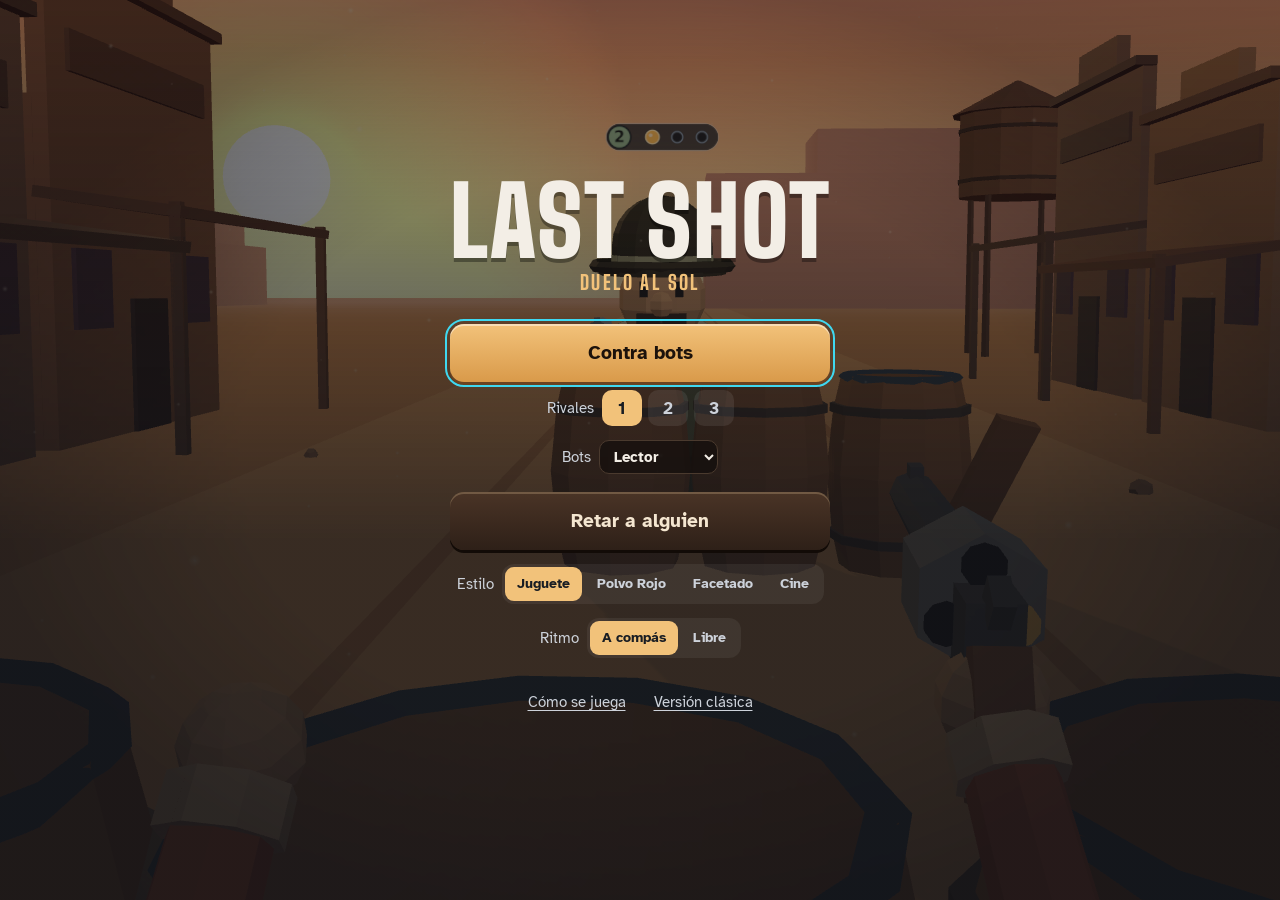
==== commit 03f4e3eb: "Build de LastShot 8a7c99a" ====
--- a/index.html
+++ b/index.html
@@ -16,9 +16,9 @@
       href="https://fonts.googleapis.com/css2?family=Anton&family=Atkinson+Hyperlegible:wght@400;700&family=Big+Shoulders+Display:wght@800;900&family=Smokum&display=swap"
     />
     <title>Last Shot</title>
-    <script type="module" crossorigin src="./assets/main-B4wdx4nV.js"></script>
-    <link rel="modulepreload" crossorigin href="./assets/icons-Blieohsg.js">
-    <link rel="stylesheet" crossorigin href="./assets/main-CRW8m0vb.css">
+    <script type="module" crossorigin src="./assets/main-C9eX4NNa.js"></script>
+    <link rel="modulepreload" crossorigin href="./assets/icons-CmwMjcwG.js">
+    <link rel="stylesheet" crossorigin href="./assets/main-EzSsBsi9.css">
   </head>
   <body>
     <div id="app"></div>
--- a/assets/main-EzSsBsi9.css
+++ b/assets/main-EzSsBsi9.css
@@ -0,0 +1 @@
+:root{--bg: #191d23;--ink: #f3eee6;--ink-2: #cdd2da;--muted: #8a93a0;--reload: #ffb547;--protect: #3fd8f0;--shoot: #ffffff;--super: #ff3dcb;--win: #7fd48a;--lose: #ff7a6b;--wood-hi: #9b6940;--wood-lo: #6f4527;--font-display: "Big Shoulders Display", "Arial Narrow", Impact, sans-serif;--font-body: "Atkinson Hyperlegible", system-ui, -apple-system, "Segoe UI", sans-serif;--safe-t: env(safe-area-inset-top, 0px);--safe-b: env(safe-area-inset-bottom, 0px);--safe-l: env(safe-area-inset-left, 0px);--safe-r: env(safe-area-inset-right, 0px);--band: 112px;color-scheme:dark}*{box-sizing:border-box}html,body{margin:0;height:100%;overflow:hidden;background:var(--bg);color:var(--ink);font-family:var(--font-body);line-height:1.25;-webkit-font-smoothing:antialiased;-webkit-tap-highlight-color:transparent;touch-action:manipulation;overscroll-behavior:none;user-select:none;-webkit-user-select:none}#app{position:fixed;inset:0}.fp-canvas{position:absolute;inset:0;width:100%;height:100%;display:block}svg{width:1em;height:1em;display:block}.k-reload{--c: var(--reload)}.k-protect{--c: var(--protect)}.k-shoot{--c: var(--shoot)}.k-super{--c: var(--super)}.fp-hud{position:absolute;inset:0;pointer-events:none}.fp-hud.hidden{display:none}.fp-hud button{pointer-events:auto}.fp-top{position:absolute;top:calc(var(--safe-t) + 5px);left:calc(var(--safe-l) + 12px);right:calc(var(--safe-r) + 12px);height:10px;display:flex;align-items:center;gap:12px}.fp-tl{position:relative;flex:1;height:6px;border-radius:3px;background:#0c0a0e80;box-shadow:0 0 0 1px #ffffff1a;transition:opacity .25s}.fp-tl b{position:absolute;left:0;top:0;bottom:0;border-radius:3px;width:var(--p, 100%);background:var(--ink)}.fp-tl i{position:absolute;top:50%;width:10px;height:10px;margin:-5px 0 0 -5px;border-radius:50%;background:#fff;box-shadow:0 0 8px 2px #fff6dcd9;left:var(--p, 100%)}.fp-tl.idle{opacity:.35}.fp-tl.idle i{display:none}.fp-tl.tension b{background:#ffe2a8}.fp-tl.tension i{animation:fp-tip .5s ease-in-out infinite alternate}@keyframes fp-tip{0%{transform:scale(1);box-shadow:0 0 6px 1px #ffdca0b3}to{transform:scale(1.35);box-shadow:0 0 12px 4px #ffc878f2}}.fp-corner,.fp-pips{display:flex;gap:5px;align-items:center}.fp-corner i,.fp-pips i{width:8px;height:8px;border-radius:1.5px;border:2px solid #9aa3af;transform:rotate(45deg);display:block;background:#120e0c66}.fp-corner i.on,.fp-pips i.on{background:var(--ink);border-color:var(--ink)}.fp-corner.rival{flex-direction:row-reverse}.fp-corner{gap:9px}.fp-pips.seat{gap:4px}.fp-pips.seat i{width:7px;height:7px;border-radius:50%;transform:none;border:1.5px solid var(--sc, #9aa3af);background:#120e0c66}.fp-pips.seat i.on{background:var(--sc, var(--ink));border-color:var(--sc, var(--ink));box-shadow:0 0 0 1px #ffffff59}.fp-corner.rival .fp-pips.seat{flex-direction:row-reverse}.fp-help{position:absolute;top:calc(var(--safe-t) + 22px);right:calc(var(--safe-r) + 8px);width:30px;height:30px;border-radius:50%;border:0;background:#120e0c73;color:var(--ink-2);font:700 15px/1 var(--font-body);cursor:pointer}.fp-help:focus-visible{outline:2px solid var(--protect)}.fp-mine{position:absolute;left:calc(var(--safe-l) + 16px);bottom:calc(var(--safe-b) + var(--band) + 10px);height:50px;display:flex;align-items:center;gap:12px}.fp-socks{display:flex;gap:5px;padding:5px 8px;border-radius:999px;background:#120e0c99;box-shadow:0 0 0 1px #ffffff12}.fp-socks .sk{width:13px;height:13px;border-radius:50%;border:2px solid #a9b0ba;position:relative;display:block}.fp-socks .sk i{position:absolute;inset:-2px;border-radius:50%;background:var(--reload);box-shadow:0 0 6px #ffb547bf,inset 0 -2px #78400a73;transform:scale(0);transition:transform .2s}.fp-socks .sk.full i{transform:scale(1)}.fp-socks .sk.pop i{animation:fp-pop .32s cubic-bezier(.3,1.6,.5,1)}.fp-badge{position:relative;width:50px;height:50px;border-radius:50%;background:#232932;display:grid;place-items:center;box-shadow:0 2px #0006;visibility:hidden;color:var(--c, #8a93a0)}.fp-badge:after{content:"";position:absolute;inset:0;border-radius:50%;border:3px solid var(--c, #8a93a0)}.fp-badge.auto:after{border-style:dashed;opacity:.7}.fp-badge.on{visibility:visible;animation:fp-pop .18s ease-out}.fp-badge .ico svg{width:30px;height:30px}.fp-badge .glow{position:absolute;inset:-6px;border-radius:50%;background:radial-gradient(circle,var(--c, transparent) 0,rgba(0,0,0,0) 68%);opacity:.25}.fp-badge .x{position:absolute;left:-7px;top:-7px;width:23px;height:23px;border-radius:50%;background:#232932;border:2px solid #9aa3af;color:#d5dae0;display:none;place-items:center}.fp-badge .x svg{width:15px;height:15px}.fp-badge.down .x{display:grid}.fp-badge.down{filter:saturate(.5)}@keyframes fp-pop{0%{transform:scale(.4)}70%{transform:scale(1.12)}to{transform:scale(1)}}.fp-band{position:absolute;left:0;right:0;bottom:0;height:calc(var(--band) + var(--safe-b));padding:14px calc(var(--safe-r) + 14px) calc(var(--safe-b) + 24px) calc(var(--safe-l) + 14px);background:linear-gradient(#2b1f17,#15100c);box-shadow:inset 0 3px #ffdeac24,0 -2px #0b0705}.fp-keys{max-width:440px;height:74px;margin:0 auto;display:grid;grid-template-columns:repeat(4,minmax(56px,1fr));gap:8px;transition:opacity .3s ease,transform .3s ease}.fp-keys.gone{opacity:0;transform:translateY(8px)}.fp-keys.gone .fp-key{pointer-events:none}.fp-keys.locked .fp-key:not(.sel){opacity:.42}.fp-key{position:relative;min-width:56px;height:74px;padding:5px;border:0;border-radius:14px;color:var(--c);cursor:pointer;background:repeating-linear-gradient(90deg,#00000012 0 2px,#0000 2px 11px,#ffe6be0d 11px 12px,#0000 12px 23px),linear-gradient(var(--wood-hi),var(--wood-lo));box-shadow:inset 0 2px #ffdeac73,inset 0 -3px #00000059,0 4px #1d120a;transition:transform .08s,box-shadow .08s;touch-action:manipulation}.fp-key:focus-visible{outline:2px solid var(--protect);outline-offset:3px}.fp-key .face{height:100%;border-radius:10px;background:#1e1712;display:grid;justify-items:center;align-content:center;gap:6px;box-shadow:inset 0 2px #00000080}.fp-key .ic svg{width:31px;height:31px}.fp-key .w{font:700 12.5px/1 var(--font-body);color:#e8d9c4;letter-spacing:.01em}.fp-key .ring{position:absolute;inset:-4px;border-radius:17px;border:3px solid var(--c);opacity:0;pointer-events:none}.fp-key .lift{position:absolute;left:50%;top:-48px;width:38px;height:38px;margin-left:-19px;border-radius:50%;background:#232932;box-shadow:0 0 0 3px var(--c),0 2px #0006;display:grid;place-items:center;opacity:0;transform:translateY(10px) scale(.6);transition:opacity .12s,transform .16s cubic-bezier(.3,1.5,.5,1);pointer-events:none}.fp-key .lift svg{width:22px;height:22px}.fp-key.sel{transform:translateY(3px);box-shadow:inset 0 2px #ffdeac4d,inset 0 -2px #00000059,0 1px #1d120a}.fp-key.sel .face{background:#15100c;box-shadow:inset 0 3px 6px #0009}.fp-key.sel .ring{opacity:.6}.fp-key.sel .lift{opacity:1;transform:none}.fp-key.sel.locked .ring{opacity:1;border-width:4px;animation:fp-snap .16s ease-out}.fp-key.sel.locked .lift{opacity:0}@keyframes fp-snap{0%{transform:scale(1.08)}to{transform:scale(1)}}.fp-key .notch{position:absolute;top:-2px;right:7px;width:18px;height:19px;border-radius:0 0 9px 9px;background:#120b07;display:none;box-shadow:inset 0 -2px #ffdeac2e,0 1px #ffdeac40}.fp-key .notch:before{content:"";position:absolute;left:6px;top:4px;width:6px;height:6px;border-radius:50%;background:#b9a68c}.fp-key .notch:after{content:"";position:absolute;left:7.5px;top:8px;width:3px;height:7px;border-radius:1px;background:#b9a68c}.fp-key.off .notch{display:block}.fp-key.off .ic{opacity:.42}.fp-key.off .w{color:#8f8272}.fp-key.shake{animation:fp-shake .28s ease}@keyframes fp-shake{20%{transform:translate(-4px)}45%{transform:translate(4px)}70%{transform:translate(-2px)}}.fp-intro{position:absolute;left:0;right:0;top:34%;text-align:center;font:900 clamp(48px,15vw,88px)/1 var(--font-display);text-transform:uppercase;letter-spacing:.02em;color:var(--ink);text-shadow:0 3px 0 rgba(0,0,0,.35),0 0 24px rgba(0,0,0,.35);opacity:0}.fp-intro.show{animation:fp-intro 1s ease-out forwards}@keyframes fp-intro{0%{opacity:0;transform:scale(1.25)}18%{opacity:1;transform:scale(1)}72%{opacity:1;transform:scale(1)}to{opacity:0;transform:scale(.96)}}.fp-result{position:absolute;inset:0;display:grid;place-items:center;padding:24px 16px calc(var(--safe-b) + var(--band) + 40px);background:#11131800;opacity:0;visibility:hidden;transition:opacity .25s,background .25s}.fp-result.show{opacity:1;visibility:visible;pointer-events:auto;background:#11131873}.fp-result.match.show{background:#1113189e}.fp-card{display:grid;justify-items:center;gap:14px;text-align:center}.fp-card h2{margin:0;font:900 clamp(40px,12vw,64px)/.95 var(--font-display);text-transform:uppercase;text-shadow:0 3px 0 rgba(0,0,0,.35)}.fp-card.win h2{color:var(--win)}.fp-card.lose h2{color:var(--lose)}.fp-score{display:flex;align-items:center;gap:10px;padding:8px 14px;border-radius:999px;background:#120e0c9e}.fp-score{flex-wrap:wrap;justify-content:center;max-width:calc(100vw - 32px)}.fp-score .fp-pips i{width:12px;height:12px}.fp-score .fp-pips.seat i{width:11px;height:11px;border-width:2px}.fp-score .fp-pips.gone{opacity:.45}.fp-gone{margin:-4px 0 0;color:var(--ink-2);font-size:14px}.fp-dot{display:inline-block;width:.42em;height:.42em;border-radius:50%;margin:0 .18em .12em 0;vertical-align:middle;box-shadow:0 0 0 2px #00000059}.fp-badge .tgt{position:absolute;right:-3px;bottom:-3px;width:13px;height:13px;border-radius:50%;display:none;box-shadow:0 0 0 2px #15100c}.fp-badge.aimed .tgt{display:block}.fp-score .sep{width:2px;height:16px;border-radius:1px;background:#5b636e}.fp-actions{display:flex;gap:10px;flex-wrap:wrap;justify-content:center}.fp-wait{margin:0;min-height:1.3em;color:var(--ink-2);font-size:15px}.fp-wait.pulse{animation:fp-pulse 1.4s ease-in-out infinite}@keyframes fp-pulse{50%{opacity:.45}}.fp-btn{min-height:48px;padding:0 22px;border:0;border-radius:14px;font:700 17px/1 var(--font-body);color:#f4e6d0;cursor:pointer;background:linear-gradient(#4a3426,#2e2018);box-shadow:inset 0 2px #ffdeac38,0 3px #120b07;text-decoration:none;display:inline-grid;place-items:center}.fp-btn.primary{color:#1c120b;background:linear-gradient(#f2c27a,#d99a4a);box-shadow:inset 0 2px #ffffff73,0 3px #6b4320}.fp-btn.big{min-height:58px;font-size:19px}.fp-btn.link{background:none;box-shadow:none;color:var(--ink-2);font-weight:400;font-size:15px;min-height:40px;padding:0 10px;text-decoration:underline;text-underline-offset:3px}.fp-btn:active{transform:translateY(2px)}.fp-btn:disabled{opacity:.6;cursor:default;transform:none}.fp-btn:focus-visible{outline:2px solid var(--protect);outline-offset:3px}.fp-screen{position:absolute;inset:0;display:grid;place-items:center;padding:calc(var(--safe-t) + 24px) calc(var(--safe-r) + 16px) calc(var(--safe-b) + 24px) calc(var(--safe-l) + 16px);background:#111318b8;overflow-y:auto;user-select:text;-webkit-user-select:text}.fp-screen.hidden{display:none}.fp-screen.menu{background:linear-gradient(#11131859,#111318d1 60%)}.fp-panel{width:min(100%,380px);display:grid;justify-items:center;gap:14px;text-align:center}.fp-panel h2{margin:0;font:900 40px/1 var(--font-display);text-transform:uppercase}.fp-title{margin:0;font:900 clamp(64px,20vw,96px)/.9 var(--font-display);text-transform:uppercase;letter-spacing:.01em;color:var(--ink);text-shadow:0 4px 0 rgba(0,0,0,.35)}.fp-sub{margin:-6px 0 18px;color:#f2c27a;font:800 20px/1 var(--font-display);text-transform:uppercase;letter-spacing:.12em}.fp-stack{display:grid;gap:12px;width:100%}.fp-stack .fp-btn{width:100%}.fp-rival{display:flex;align-items:center;justify-content:center;gap:8px;color:var(--ink-2);font-size:15px;margin:-4px 0 6px}.fp-select{font:700 15px var(--font-body);color:var(--ink);background:#120e0cb3;border:1px solid #4a3a2e;border-radius:10px;padding:6px 10px}.fp-foot{display:flex;gap:8px;margin-top:10px;flex-wrap:wrap;justify-content:center}.fp-detail,.fp-code{margin:0;color:var(--ink-2);font-size:16px}.fp-code b{font:800 26px/1 var(--font-display);letter-spacing:.14em;color:var(--ink);margin-left:4px}.fp-qr{width:220px;height:220px;border-radius:12px;background:var(--ink);image-rendering:pixelated}.fp-qr.empty{background:#ffffff0f;animation:fp-pulse 1.4s ease-in-out infinite}.fp-link{width:100%;font:14px ui-monospace,JetBrains Mono,monospace;color:var(--ink);background:#120e0cb3;border:1px solid #4a3a2e;border-radius:10px;padding:10px;text-align:center}.fp-help-actions,.fp-help-rules{list-style:none;margin:0;padding:0;width:100%;display:grid;gap:8px;text-align:left}.fp-help-actions li{display:grid;grid-template-columns:34px 82px 1fr;align-items:center;gap:8px;padding:8px 10px;border-radius:12px;background:#120e0c8c}.fp-help-actions .ic{color:var(--c)}.fp-help-actions .ic svg{width:26px;height:26px}.fp-help-actions span:last-child{color:var(--ink-2);font-size:15px}.fp-help-rules li{padding-left:18px;position:relative;font-size:15px}.fp-help-rules li:before{content:"";position:absolute;left:4px;top:.45em;width:7px;height:7px;transform:rotate(45deg);background:#f2c27a}.fp-keys-hint{margin:0;color:var(--muted);font-size:13px}.fp-tl .bts{display:none}.fp-tl.beats{background:none;box-shadow:none}.fp-tl.beats b,.fp-tl.beats i{display:none}.fp-tl.beats .bts{position:absolute;inset:0;display:flex;gap:4px}.fp-tl .bts em{flex:1;border-radius:2px;background:#0c0a0e80;box-shadow:0 0 0 1px #ffffff1f;transition:background .12s,opacity .12s}.fp-tl .bts em:nth-child(5){margin-left:6px}.fp-tl .bts em.past{background:#f3eee68c}.fp-tl .bts em.now{background:var(--ink);box-shadow:0 0 6px 1px #fff6dcb3}.fp-tl .bts em.b2.past{background:#d9442b99}.fp-tl .bts em.b2.now{background:#e0533a;box-shadow:0 0 6px 1px #e0533ab3}.fp-hud[data-ritmo=compas] .fp-key .face{transform:scale(calc(1 + .035 * var(--beat, 0)));filter:brightness(calc(1 + .22 * var(--beat, 0)))}.fp-hud[data-ritmo=compas] .fp-intro.show{animation-duration:2s}:root[data-estilo=cine] .fp-tl.beats{height:4px;background:none}:root[data-estilo=cine] .fp-tl.beats .bts{gap:3px;padding:0 3px}:root[data-estilo=cine] .fp-tl .bts em{border-radius:0;background:var(--cine-cream3, #d9c3a0);box-shadow:none}:root[data-estilo=cine] .fp-tl .bts em.past{background:#1b1f2b8c}:root[data-estilo=cine] .fp-tl .bts em.now{background:var(--cine-ink, #1b1f2b);box-shadow:none}:root[data-estilo=cine] .fp-tl .bts em.b2.past{background:#d9442b99}:root[data-estilo=cine] .fp-tl .bts em.b2.now{background:var(--cine-red, #d9442b);box-shadow:none}.fp-data-wrap{max-width:100%;overflow-x:auto}.fp-data{border-collapse:collapse;font-size:14px;width:100%}.fp-data th,.fp-data td{padding:4px 6px;text-align:right;border-bottom:1px solid rgba(255,255,255,.1);white-space:nowrap}.fp-data th:first-child{text-align:left;font-weight:400;color:var(--ink-2);white-space:normal}.fp-data thead th{font-weight:700;color:var(--ink)}.fp-data td{font-variant-numeric:tabular-nums}.fp-data-json{width:100%;font:12px/1.3 ui-monospace,monospace;user-select:text;-webkit-user-select:text}.fp-data-json.hidden{display:none}:root[data-estilo=cine] .fp-data th,:root[data-estilo=cine] .fp-data td{border-bottom-color:#1b1f2b26}:root:is([data-estilo=polvo],[data-estilo=facetado],[data-estilo=cine]) .fp-data th:first-child{color:inherit;opacity:.75}:root:is([data-estilo=polvo],[data-estilo=facetado],[data-estilo=cine]) .fp-data thead th{color:inherit}@media(prefers-reduced-motion:reduce){.fp-intro.show{animation-duration:1s;animation-name:fp-fade}.fp-hud[data-ritmo=compas] .fp-key .face{transform:none;filter:none}.fp-tl .bts em{transition:none}.fp-tl.tension i,.fp-wait.pulse,.fp-qr.empty{animation:none}@keyframes fp-fade{0%,to{opacity:0}15%,80%{opacity:1}}}@media(min-width:700px){.fp-keys{max-width:460px}}.fp-score .fp-pips.rival{flex-direction:row-reverse}.fp-count{display:inline-flex;gap:6px}.fp-count-btn{width:40px;height:36px;border:0;border-radius:10px;background:#ffffff14;color:var(--ink-2);font:700 17px/1 var(--font-body);cursor:pointer}.fp-count-btn.on{background:#f2c27a;color:#191d23}.fp-count-btn:focus-visible{outline:2px solid var(--protect);outline-offset:2px}.fp-btn.small{min-height:40px;padding:0 16px;font-size:15px}.fp-share{display:flex;gap:8px;width:100%;max-width:340px}.fp-share .fp-link{flex:1;min-width:0}.fp-seats{list-style:none;margin:0;padding:0;display:grid;gap:6px;width:100%;max-width:300px}.fp-seats li{text-align:left;display:flex;align-items:center;gap:10px;min-height:38px;padding:0 12px;border-radius:10px;background:#ffffff0f;font-size:16px}.fp-seats li.me{background:#f2c27a29}.fp-seats li.empty{color:var(--muted);background:#ffffff08}.fp-seats li.gone{opacity:.55}.fp-seats .name{flex:1;font-weight:700}.fp-seats em{font-style:normal;font-size:13px;color:var(--ink-2)}.fp-seats em.bot{font-weight:700;letter-spacing:.06em;color:var(--muted)}.fp-seat-dot{width:14px;height:14px;border-radius:50%;flex:none;display:inline-block;box-shadow:0 0 0 2px #00000059}.fp-seat-dot.empty{background:none;box-shadow:inset 0 0 0 2px #5b636e}.fp-you{display:flex;align-items:center;gap:8px;margin:0;font-size:18px;font-weight:700}.fp-code-inline{font:800 26px/1 var(--font-display);letter-spacing:.14em}.fp-seg{display:inline-flex;padding:3px;gap:3px;border-radius:12px;background:#ffffff0f}.fp-seg-btn{min-height:34px;padding:0 clamp(7px,2.6vw,12px);white-space:nowrap;border:0;border-radius:9px;background:none;color:var(--ink-2);font:700 14px/1 var(--font-body);cursor:pointer}.fp-seg-btn.on{background:#f2c27a;color:#191d23}.fp-seg-btn:focus-visible{outline:2px solid var(--protect);outline-offset:2px}.fp-style{margin:2px 0 0}:root:is([data-estilo=polvo],[data-estilo=facetado]){--rojo: #d8322a;--negro: #151312;--crema: #efe4cf;--arena: #c9a77f;--font-poster: "Smokum", "Big Shoulders Display", "Rockwell Condensed", "Arial Narrow", serif;--paper: radial-gradient(circle at 30% 40%, rgba(21, 19, 18, .1) 0 .6px, transparent 1.1px) 0 0 / 31px 37px, radial-gradient(circle at 80% 70%, rgba(21, 19, 18, .08) 0 .5px, transparent 1px) 11px 5px / 43px 29px, radial-gradient(circle at 70% 20%, rgba(21, 19, 18, .14) 0 1.1px, transparent 1.7px) 0 0 / 97px 113px, radial-gradient(circle at 50% 70%, rgba(216, 50, 42, .14) 0 .9px, transparent 1.5px) 0 0 / 83px 71px, repeating-linear-gradient(176deg, rgba(120, 90, 50, .035) 0 2px, transparent 2px 7px), radial-gradient(ellipse at 50% 42%, transparent 52%, rgba(122, 82, 40, .22) 100%), var(--crema);color-scheme:light}:root:is([data-estilo=polvo],[data-estilo=facetado]) body{background:var(--crema)}:root:is([data-estilo=polvo],[data-estilo=facetado]) .fp-screen,:root:is([data-estilo=polvo],[data-estilo=facetado]) .fp-screen.menu{background:var(--paper);color:var(--negro)}:root:is([data-estilo=polvo],[data-estilo=facetado]) .fp-screen.menu:before{content:"";position:absolute;left:50%;top:calc(var(--safe-t) + 4%);width:min(62vw,300px);aspect-ratio:1;transform:translate(-50%);border-radius:50%;background:linear-gradient(178deg,transparent 0 58%,var(--crema) 58% 61%,transparent 61% 70%,var(--crema) 70% 71.5%,transparent 71.5%),var(--rojo);pointer-events:none}:root:is([data-estilo=polvo],[data-estilo=facetado]) .fp-panel{position:relative}:root:is([data-estilo=polvo],[data-estilo=facetado]) .fp-title{font:400 clamp(68px,22vw,112px)/.86 var(--font-poster);color:var(--negro);letter-spacing:.01em;text-shadow:3px 3px 0 var(--crema),5px 5px 0 rgba(216,50,42,.85)}:root:is([data-estilo=polvo],[data-estilo=facetado]) .fp-sub{color:var(--negro);background:var(--crema);padding:4px 10px;font:800 16px/1 var(--font-display);letter-spacing:.32em}:root:is([data-estilo=polvo],[data-estilo=facetado]) .fp-panel h2,:root:is([data-estilo=polvo],[data-estilo=facetado]) .fp-card h2{font-family:var(--font-poster);font-weight:400;letter-spacing:.01em}:root:is([data-estilo=polvo],[data-estilo=facetado]) .fp-panel h2{color:var(--rojo);font-size:46px}:root:is([data-estilo=polvo],[data-estilo=facetado]) .fp-rival,:root:is([data-estilo=polvo],[data-estilo=facetado]) .fp-detail,:root:is([data-estilo=polvo],[data-estilo=facetado]) .fp-code,:root:is([data-estilo=polvo],[data-estilo=facetado]) .fp-wait,:root:is([data-estilo=polvo],[data-estilo=facetado]) .fp-help-actions span:last-child,:root:is([data-estilo=polvo],[data-estilo=facetado]) .fp-help-rules li{color:var(--negro)}:root:is([data-estilo=polvo],[data-estilo=facetado]) .fp-code b{color:var(--negro)}:root:is([data-estilo=polvo],[data-estilo=facetado]) .fp-keys-hint{color:#6d5a45}:root:is([data-estilo=polvo],[data-estilo=facetado]) .fp-btn{border-radius:4px;color:var(--crema);background:var(--negro);box-shadow:3px 3px 0 var(--rojo);letter-spacing:.02em}:root:is([data-estilo=polvo],[data-estilo=facetado]) .fp-btn.primary{color:var(--crema);background:var(--rojo);box-shadow:3px 3px 0 var(--negro)}:root:is([data-estilo=polvo],[data-estilo=facetado]) .fp-btn.link{background:none;box-shadow:none;color:var(--negro)}:root:is([data-estilo=polvo],[data-estilo=facetado]) .fp-btn:active{transform:translate(2px,2px);box-shadow:1px 1px 0 var(--negro)}:root:is([data-estilo=polvo],[data-estilo=facetado]) .fp-btn:focus-visible,:root:is([data-estilo=polvo],[data-estilo=facetado]) .fp-count-btn:focus-visible,:root:is([data-estilo=polvo],[data-estilo=facetado]) .fp-seg-btn:focus-visible{outline-color:var(--negro)}:root:is([data-estilo=polvo],[data-estilo=facetado]) .fp-count-btn,:root:is([data-estilo=polvo],[data-estilo=facetado]) .fp-seg{border-radius:4px;background:transparent;box-shadow:inset 0 0 0 2px var(--negro)}:root:is([data-estilo=polvo],[data-estilo=facetado]) .fp-count-btn{color:var(--negro)}:root:is([data-estilo=polvo],[data-estilo=facetado]) .fp-count-btn.on,:root:is([data-estilo=polvo],[data-estilo=facetado]) .fp-seg-btn.on{background:var(--negro);color:var(--crema)}:root:is([data-estilo=polvo],[data-estilo=facetado]) .fp-seg-btn{border-radius:2px;color:var(--negro)}:root:is([data-estilo=polvo],[data-estilo=facetado]) .fp-select,:root:is([data-estilo=polvo],[data-estilo=facetado]) .fp-link{color:var(--negro);background:#fffaf08c;border:2px solid var(--negro);border-radius:4px}:root:is([data-estilo=polvo],[data-estilo=facetado]) .fp-qr{border-radius:2px;box-shadow:0 0 0 3px var(--negro)}:root:is([data-estilo=polvo],[data-estilo=facetado]) .fp-qr.empty{background:#15131214}:root:is([data-estilo=polvo],[data-estilo=facetado]) .fp-seats li{border-radius:3px;background:#15131212}:root:is([data-estilo=polvo],[data-estilo=facetado]) .fp-seats li.me{background:#d8322a29}:root:is([data-estilo=polvo],[data-estilo=facetado]) .fp-seats li.empty{color:#6d5a45;background:#15131208}:root:is([data-estilo=polvo],[data-estilo=facetado]) .fp-seats em,:root:is([data-estilo=polvo],[data-estilo=facetado]) .fp-seats em.bot{color:#6d5a45}:root:is([data-estilo=polvo],[data-estilo=facetado]) .fp-seat-dot{box-shadow:0 0 0 2px var(--negro)}:root:is([data-estilo=polvo],[data-estilo=facetado]) .fp-seat-dot.empty{box-shadow:inset 0 0 0 2px #8a7458}:root:is([data-estilo=polvo],[data-estilo=facetado]) .fp-help-actions li{border-radius:3px;background:#15131212}:root:is([data-estilo=polvo],[data-estilo=facetado]) .fp-help-actions .ic{width:34px;height:34px;display:grid;place-items:center;border-radius:50%;background:var(--negro)}:root:is([data-estilo=polvo],[data-estilo=facetado]) .fp-help-actions .ic svg{width:22px;height:22px}:root:is([data-estilo=polvo],[data-estilo=facetado]) .fp-help-rules li:before{background:var(--rojo)}:root:is([data-estilo=polvo],[data-estilo=facetado]) .fp-intro{font:400 clamp(56px,18vw,100px)/1 var(--font-poster);color:var(--negro);text-shadow:4px 3px 0 var(--rojo),0 0 18px rgba(239,228,207,.9)}:root:is([data-estilo=polvo],[data-estilo=facetado]) .fp-band{background:radial-gradient(circle at 30% 40%,rgba(239,228,207,.1) 0 .8px,transparent 1.4px) 0 0 / 29px 33px,var(--negro);box-shadow:none}:root:is([data-estilo=polvo],[data-estilo=facetado]) .fp-band:before{content:"";position:absolute;left:0;right:0;top:-5px;height:7px;background:var(--rojo);clip-path:polygon(0 40%,4% 10%,9% 55%,15% 20%,22% 60%,28% 15%,35% 50%,41% 0,48% 45%,55% 15%,61% 60%,68% 20%,74% 55%,81% 5%,87% 50%,93% 15%,100% 45%,100% 100%,0 100%)}:root:is([data-estilo=polvo],[data-estilo=facetado]) .fp-key{border-radius:6px;background:var(--crema);box-shadow:0 3px 0 var(--rojo)}:root:is([data-estilo=polvo],[data-estilo=facetado]) .fp-key .face{border-radius:3px;background:var(--negro);box-shadow:none}:root:is([data-estilo=polvo],[data-estilo=facetado]) .fp-key .w{color:var(--crema)}:root:is([data-estilo=polvo],[data-estilo=facetado]) .fp-key .ring{border-radius:8px}:root:is([data-estilo=polvo],[data-estilo=facetado]) .fp-key.sel{box-shadow:0 1px 0 var(--rojo)}:root:is([data-estilo=polvo],[data-estilo=facetado]) .fp-key.sel .face{background:#000;box-shadow:none}:root:is([data-estilo=polvo],[data-estilo=facetado]) .fp-key .notch{background:var(--negro);box-shadow:0 0 0 2px var(--crema)}:root:is([data-estilo=polvo],[data-estilo=facetado]) .fp-key .notch:before,:root:is([data-estilo=polvo],[data-estilo=facetado]) .fp-key .notch:after{background:var(--crema)}:root:is([data-estilo=polvo],[data-estilo=facetado]) .fp-key.off .w{color:#8a7a66}:root:is([data-estilo=polvo],[data-estilo=facetado]) .fp-result.show{background:#15131247}:root:is([data-estilo=polvo],[data-estilo=facetado]) .fp-result.match.show{background:#1513126b}:root:is([data-estilo=polvo],[data-estilo=facetado]) .fp-card{padding:18px 20px 20px;background:var(--paper);color:var(--negro);box-shadow:0 0 0 3px var(--negro),6px 6px 0 3px var(--rojo);max-width:calc(100vw - 40px)}:root:is([data-estilo=polvo],[data-estilo=facetado]) .fp-card h2{font-size:clamp(40px,13vw,66px);line-height:.92;color:var(--negro);text-shadow:none}:root:is([data-estilo=polvo],[data-estilo=facetado]) .fp-card.win h2{color:var(--negro)}:root:is([data-estilo=polvo],[data-estilo=facetado]) .fp-card.lose h2{color:var(--rojo)}:root:is([data-estilo=polvo],[data-estilo=facetado]) .fp-card.draw h2{color:#6d5a45}:root:is([data-estilo=polvo],[data-estilo=facetado]) .fp-score{border-radius:4px;background:var(--negro)}:root:is([data-estilo=polvo],[data-estilo=facetado]) .fp-gone{color:var(--negro)}.fp-cine-bar{display:none}.fp-mk{--mk: 14px;position:relative;display:inline-block;flex:none;width:var(--mk);height:var(--mk);background:var(--cine-ink, #1b1f2b);vertical-align:middle}.fp-mk.s-circle{border-radius:50%}.fp-mk.s-tri{background:var(--cine-red, #d9442b);clip-path:polygon(50% 2%,100% 92%,0 92%)}.fp-mk.s-square{background:var(--cine-teal, #2e8c8f);transform:scale(.84)}.fp-mk.s-diamond{clip-path:polygon(50% 0,96% 50%,50% 100%,4% 50%)}.fp-mk.big{--mk: .62em;margin:0 .12em .1em}:root[data-estilo=cine]{--cine-cream: #f3e9d8;--cine-cream2: #eadcc3;--cine-cream3: #d9c3a0;--cine-cream-hi: #fbf4e8;--cine-red: #d9442b;--cine-red-dk: #b5361f;--cine-ink: #1b1f2b;--cine-ink2: #262b3a;--cine-ink3: #363c4f;--cine-teal: #2e8c8f;--font-cine: "Anton", "Bebas Neue", Impact, "Haettenschweiler", "Arial Narrow Bold", sans-serif;--bar: 50px;--oct: polygon(9px 0, calc(100% - 9px) 0, 100% 9px, 100% calc(100% - 9px) , calc(100% - 9px) 100%, 9px 100%, 0 calc(100% - 9px) , 0 9px);color-scheme:light}:root[data-estilo=cine] body{background:var(--cine-cream);color:var(--cine-ink)}:root[data-estilo=cine] .fp-top{top:0;left:0;right:0;height:calc(var(--safe-t) + var(--bar));padding:var(--safe-t) var(--safe-r) 3px var(--safe-l);display:block;background:var(--cine-cream)}:root[data-estilo=cine] .fp-corner{display:none}:root[data-estilo=cine] .fp-cine-bar{display:flex;height:100%;align-items:center;justify-content:space-around;padding:0 8px}.fp-cp{display:grid;grid-template-columns:auto auto auto;grid-template-rows:auto 6px;align-items:center;column-gap:6px;row-gap:4px;color:var(--cine-ink)}.fp-cp b{font:400 15px/1 var(--font-cine);letter-spacing:.04em}.fp-cp .tk{display:flex;gap:2.5px}.fp-cp .tk i{width:3px;height:9px;background:#1b1f2b38}.fp-cp .tk i.on{background:var(--cine-ink)}.fp-cp .rp{grid-column:1 / -1;display:flex;gap:3px;justify-content:center}.fp-cp .rp i{width:5px;height:5px;box-shadow:inset 0 0 0 1px #1b1f2b66}.fp-cp .rp i.on{background:var(--cine-red);box-shadow:none}.fp-cp.dead b{color:#1b1f2b59}.fp-cp.dead .fp-mk{background:#1b1f2b47}.fp-cp.dead .tk i{background:#1b1f2b2e}.fp-cp{position:relative}.fp-cp.gone{opacity:.5}:root[data-estilo=cine] .fp-tl{position:absolute;left:0;right:0;bottom:0;height:3px;border-radius:0;background:var(--cine-cream3);box-shadow:none}:root[data-estilo=cine] .fp-tl b{border-radius:0;background:var(--cine-ink)}:root[data-estilo=cine] .fp-tl.tension b{background:var(--cine-red)}:root[data-estilo=cine] .fp-tl i{display:none}:root[data-estilo=cine] .fp-tl.idle{opacity:1}:root[data-estilo=cine] .fp-help{top:calc(var(--safe-t) + var(--bar) + 8px);border-radius:0;clip-path:polygon(6px 0,calc(100% - 6px) 0,100% 6px,100% calc(100% - 6px),calc(100% - 6px) 100%,6px 100%,0 calc(100% - 6px),0 6px);background:var(--cine-ink);color:var(--cine-cream);font:400 17px/1 var(--font-cine)}:root[data-estilo=cine] .fp-socks{display:none}:root[data-estilo=cine] .fp-mine{transition:opacity .15s}:root[data-estilo=cine] .fp-hud[data-insert=true] .fp-mine{opacity:0}:root[data-estilo=cine] .fp-badge,:root[data-estilo=cine] .fp-badge .x{background:var(--cine-ink);box-shadow:none}:root[data-estilo=cine] .fp-badge .x{border-color:var(--cine-cream)}:root[data-estilo=cine] .fp-badge .glow{display:none}:root[data-estilo=cine] .fp-band{background:var(--cine-ink);box-shadow:inset 0 6px #21263a}:root[data-estilo=cine] .fp-key{padding:0;border-radius:0;background:none;box-shadow:none}:root[data-estilo=cine] .fp-key:before{content:"";position:absolute;inset:0;clip-path:var(--oct);background:#f3e9d824}:root[data-estilo=cine] .fp-key .face{position:absolute;inset:1px;height:auto;border-radius:0;clip-path:var(--oct);background:linear-gradient(172deg,#2c3242 0 46%,var(--cine-ink2) 46%);box-shadow:none}:root[data-estilo=cine] .fp-key .w{font:400 12px/1 var(--font-cine);letter-spacing:.08em;text-transform:uppercase;color:#f3e9d8b8}:root[data-estilo=cine] .fp-key .ring{display:none}:root[data-estilo=cine] .fp-key.sel{transform:translateY(2px);box-shadow:none}:root[data-estilo=cine] .fp-key.sel:before{inset:-1.5px;background:var(--c)}:root[data-estilo=cine] .fp-key.sel .face{inset:2px;background:linear-gradient(color-mix(in srgb,var(--c) 16%,transparent),color-mix(in srgb,var(--c) 16%,transparent)),linear-gradient(172deg,#3a4157 0 46%,#30364a 46%);box-shadow:none}:root[data-estilo=cine] .fp-key.sel.locked:before{inset:-2.5px}:root[data-estilo=cine] .fp-key .lift{border-radius:0;clip-path:var(--oct);background:var(--cine-ink2);box-shadow:inset 0 0 0 3px var(--c)}:root[data-estilo=cine] .fp-key .notch{z-index:1;background:var(--cine-ink);box-shadow:0 0 0 1.5px #f3e9d880}:root[data-estilo=cine] .fp-key .notch:before,:root[data-estilo=cine] .fp-key .notch:after{background:var(--cine-cream)}:root[data-estilo=cine] .fp-key.off .w{color:#f3e9d859}:root[data-estilo=cine] .fp-key:focus-visible{outline-color:var(--cine-cream)}:root[data-estilo=cine] .fp-intro{font:400 clamp(56px,18vw,98px)/1 var(--font-cine);letter-spacing:.01em;color:var(--cine-ink);text-shadow:4px 4px 0 var(--cine-red),0 0 22px rgba(251,244,232,.85)}:root[data-estilo=cine] .fp-result.show{background:#1b1f2b4d}:root[data-estilo=cine] .fp-result.match.show{background:#1b1f2b7a}:root[data-estilo=cine] .fp-card{padding:18px 22px 20px;background:var(--cine-cream);color:var(--cine-ink);box-shadow:0 0 0 3px var(--cine-ink),7px 7px 0 3px var(--cine-red);max-width:calc(100vw - 40px)}:root[data-estilo=cine] .fp-card h2{font:400 clamp(42px,13vw,68px)/.95 var(--font-cine);letter-spacing:.01em;color:var(--cine-ink);text-shadow:none}:root[data-estilo=cine] .fp-card.lose h2{color:var(--cine-red)}:root[data-estilo=cine] .fp-card.draw h2{color:var(--cine-ink3)}:root[data-estilo=cine] .fp-card.lose h2 .fp-mk.s-tri{background:var(--cine-ink)}:root[data-estilo=cine] .fp-score{border-radius:0;background:none;box-shadow:inset 0 -2px 0 var(--cine-cream3);padding:4px 6px 10px}:root[data-estilo=cine] .fp-score .fp-pips.seat{gap:5px}:root[data-estilo=cine] .fp-score .fp-pips.seat i,:root[data-estilo=cine] .fp-score .fp-pips.seat i.on{border-radius:0;border:0;box-shadow:inset 0 0 0 2px #1b1f2b66;background:none}:root[data-estilo=cine] .fp-score .fp-pips.seat i.on{background:var(--cine-red);box-shadow:none}:root[data-estilo=cine] .fp-score .fp-pips .fp-mk{margin-right:3px}:root[data-estilo=cine] .fp-score .sep{background:var(--cine-cream3)}:root[data-estilo=cine] .fp-gone,:root[data-estilo=cine] .fp-wait{color:var(--cine-ink)}:root[data-estilo=cine] .fp-screen,:root[data-estilo=cine] .fp-screen.menu{background:var(--cine-cream);color:var(--cine-ink)}:root[data-estilo=cine] .fp-screen.menu:before{content:"";position:absolute;left:50%;top:calc(var(--safe-t) + 5%);width:min(58vw,280px);aspect-ratio:1;transform:translate(-50%);background:linear-gradient(transparent 0 64%,var(--cine-cream) 64% 67%,transparent 67% 74%,var(--cine-cream) 74% 76%,transparent 76%),var(--cine-red);clip-path:polygon(50% 0,85% 15%,100% 50%,85% 85%,50% 100%,15% 85%,0 50%,15% 15%);pointer-events:none}:root[data-estilo=cine] .fp-panel{position:relative}:root[data-estilo=cine] .fp-title{font:400 clamp(66px,21vw,108px)/.9 var(--font-cine);letter-spacing:.01em;color:var(--cine-ink);text-shadow:4px 4px 0 var(--cine-cream),7px 7px 0 var(--cine-red)}:root[data-estilo=cine] .fp-sub{color:var(--cine-cream);background:var(--cine-ink);padding:5px 12px 4px;font:400 16px/1 var(--font-cine);letter-spacing:.3em}:root[data-estilo=cine] .fp-panel h2{font:400 46px/1 var(--font-cine);letter-spacing:.01em;color:var(--cine-red)}:root[data-estilo=cine] .fp-rival,:root[data-estilo=cine] .fp-detail,:root[data-estilo=cine] .fp-code,:root[data-estilo=cine] .fp-help-actions span:last-child,:root[data-estilo=cine] .fp-help-rules li,:root[data-estilo=cine] .fp-code b{color:var(--cine-ink)}:root[data-estilo=cine] .fp-code b,:root[data-estilo=cine] .fp-code-inline{font-family:var(--font-cine);font-weight:400}:root[data-estilo=cine] .fp-keys-hint{color:var(--cine-ink3)}:root[data-estilo=cine] .fp-style{flex-wrap:wrap}:root[data-estilo=cine] .fp-btn{border-radius:0;clip-path:var(--oct);color:var(--cine-cream);background:var(--cine-ink);box-shadow:none;font:400 18px/1 var(--font-cine);letter-spacing:.06em;text-transform:uppercase}:root[data-estilo=cine] .fp-btn.big{font-size:21px}:root[data-estilo=cine] .fp-btn.primary{background:var(--cine-red);color:var(--cine-cream-hi)}:root[data-estilo=cine] .fp-btn.link{clip-path:none;background:none;color:var(--cine-ink);font:400 15px/1 var(--font-body);letter-spacing:0;text-transform:none}:root[data-estilo=cine] .fp-btn:focus-visible,:root[data-estilo=cine] .fp-count-btn:focus-visible,:root[data-estilo=cine] .fp-seg-btn:focus-visible{outline-color:var(--cine-teal)}:root[data-estilo=cine] .fp-btn:focus-visible{clip-path:none}:root[data-estilo=cine] .fp-count-btn,:root[data-estilo=cine] .fp-seg{border-radius:0;background:transparent;box-shadow:inset 0 0 0 2px var(--cine-ink)}:root[data-estilo=cine] .fp-count-btn{color:var(--cine-ink);font-family:var(--font-cine);font-weight:400}:root[data-estilo=cine] .fp-count-btn.on,:root[data-estilo=cine] .fp-seg-btn.on{background:var(--cine-ink);color:var(--cine-cream)}:root[data-estilo=cine] .fp-seg-btn{border-radius:0;color:var(--cine-ink)}:root[data-estilo=cine] .fp-select,:root[data-estilo=cine] .fp-link{color:var(--cine-ink);background:var(--cine-cream-hi);border:2px solid var(--cine-ink);border-radius:0}:root[data-estilo=cine] .fp-qr{border-radius:0;box-shadow:0 0 0 3px var(--cine-ink),5px 5px 0 3px var(--cine-red)}:root[data-estilo=cine] .fp-qr.empty{background:#1b1f2b14}:root[data-estilo=cine] .fp-seats li{border-radius:0;background:#1b1f2b12}:root[data-estilo=cine] .fp-seats li.me{background:#d9442b29}:root[data-estilo=cine] .fp-seats li.empty{color:var(--cine-ink3);background:#1b1f2b08}:root[data-estilo=cine] .fp-seats em,:root[data-estilo=cine] .fp-seats em.bot{color:var(--cine-ink3)}:root[data-estilo=cine] .fp-seat-dot{box-shadow:0 0 0 2px var(--cine-ink)}:root[data-estilo=cine] .fp-seat-dot.empty{box-shadow:inset 0 0 0 2px var(--cine-cream3)}:root[data-estilo=cine] .fp-help-actions li{border-radius:0;background:#1b1f2b12}:root[data-estilo=cine] .fp-help-actions .ic{width:34px;height:34px;display:grid;place-items:center;clip-path:var(--oct);background:var(--cine-ink)}:root[data-estilo=cine] .fp-help-actions .ic svg{width:22px;height:22px}:root[data-estilo=cine] .fp-help-actions b{font:400 16px/1 var(--font-cine);letter-spacing:.04em;text-transform:uppercase}:root[data-estilo=cine] .fp-help-rules li:before{background:var(--cine-red)}.fp-clock,.fp-standing,.fp-key .tg{display:none}:root[data-estilo=cine] .fp-cine-bar{align-items:stretch}:root[data-estilo=cine] .fp-cp{align-content:center}.fp-cp>.fp-mk{grid-area:1 / 1}.fp-cp>b{grid-area:1 / 2}.fp-cp>.tk{grid-area:1 / 3}.fp-cp>.rp{grid-area:2 / 1 / 3 / -1}:root[data-estilo=cine] .fp-clock{display:flex;position:absolute;left:50%;bottom:-7px;z-index:2;padding:3px 6px 2px;transform:translate(-50%);clip-path:polygon(4px 0,calc(100% - 4px) 0,100% 4px,100% calc(100% - 4px),calc(100% - 4px) 100%,4px 100%,0 calc(100% - 4px),0 4px);background:var(--cine-ink);color:var(--cine-cream);font:400 11px/1 var(--font-cine);opacity:0;transition:opacity .2s,background .2s}:root[data-estilo=cine] .fp-clock.on{opacity:1}:root[data-estilo=cine] .fp-clock.tension{background:var(--cine-red)}.fp-clock i{display:block;width:.62em;font-style:normal;text-align:center}.fp-clock i.c{width:.34em}.fp-cp .ac{position:absolute;left:50%;top:calc(100% + 8px);width:26px;height:26px;margin-left:-13px;display:none;place-items:center;clip-path:polygon(5px 0,calc(100% - 5px) 0,100% 5px,100% calc(100% - 5px),calc(100% - 5px) 100%,5px 100%,0 calc(100% - 5px),0 5px);background:var(--cine-ink);color:var(--c, var(--cine-cream))}.fp-cp .ac.on{display:grid;animation:fp-pop .18s ease-out}.fp-cp .ac.auto{opacity:.62}.fp-cp .ac svg{width:17px;height:17px}.fp-cp .x{grid-area:1 / 1;justify-self:center;align-self:center;width:24px;height:4px;background:var(--cine-red);transform:rotate(-38deg) scaleX(0);transition:transform .16s ease-out;pointer-events:none}.fp-cp.dead .x{transform:rotate(-38deg) scaleX(1)}.fp-cp.ko .fp-mk{background:var(--cine-ink)}.fp-cp.ko .fp-mk.s-tri{background:var(--cine-red)}.fp-cp.ko .fp-mk.s-square{background:var(--cine-teal)}.fp-cp.dead .tk{gap:3px;align-self:center}.fp-cp.dead .tk i{width:5px;height:2px;background:#1b1f2b61}.fp-cp .st{grid-area:1 / 1 / -1 / -1;justify-self:center;align-self:center;z-index:3;display:none;padding:3px 6px 2px;background:var(--cine-red);color:var(--cine-cream-hi);box-shadow:0 0 0 2px var(--cine-cream),0 0 0 3.5px var(--cine-red);font:400 12px/1 var(--font-cine);letter-spacing:.06em;text-transform:uppercase;white-space:nowrap;pointer-events:none}.fp-cp.ko .st{display:block;animation:fp-stamp 1.2s ease-out forwards}@keyframes fp-stamp{0%{opacity:0;transform:rotate(-12deg) scale(2.4)}12%{opacity:1;transform:rotate(-12deg) scale(.92)}20%{transform:rotate(-12deg) scale(1)}80%{opacity:1;transform:rotate(-12deg) scale(1)}to{opacity:0;transform:rotate(-12deg) scale(.96)}}:root[data-estilo=cine] .fp-standing{display:flex;position:absolute;top:calc(var(--safe-t) + var(--bar) + 46px);right:calc(var(--safe-r) + 8px);align-items:baseline;gap:6px;padding:5px 11px 4px;clip-path:polygon(6px 0,calc(100% - 6px) 0,100% 6px,100% calc(100% - 6px),calc(100% - 6px) 100%,6px 100%,0 calc(100% - 6px),0 6px);background:var(--cine-ink);color:var(--cine-cream);font:400 15px/1 var(--font-cine);letter-spacing:.06em;text-transform:uppercase;opacity:0;transform:translateY(-6px);transition:opacity .2s,transform .2s}:root[data-estilo=cine] .fp-standing.show{opacity:1;transform:none}.fp-standing b{font-size:27px;font-weight:400;color:color-mix(in srgb,var(--cine-teal) 70%,#ffffff)}:root[data-estilo=cine] .fp-key .ic svg{width:30px;height:30px}:root[data-estilo=cine] .fp-key .tg{position:absolute;left:50%;top:-8px;z-index:2;align-items:center;gap:3px;padding:3px 6px 2px;transform:translate(-50%);background:var(--cine-cream);color:var(--cine-ink);box-shadow:0 0 0 1.5px var(--c);font:400 12px/1 var(--font-cine);white-space:nowrap;pointer-events:none}:root[data-estilo=cine] .fp-key.aimed .tg{display:flex}.fp-key .tg .fp-mk{--mk: 10px}.fp-key .tg .ar{color:var(--cine-red)}.fp-tagline{padding:4px 10px 3px;background:var(--cine-ink);color:var(--cine-cream);font:400 13px/1 var(--font-cine);letter-spacing:.3em;text-transform:uppercase}.fp-place{margin:0;color:var(--cine-ink);font:400 20px/1 var(--font-cine);letter-spacing:.06em;text-transform:uppercase}.fp-place:before,.fp-place:after{content:"—";margin:0 .4em;color:var(--cine-red)}.fp-place b{font-weight:400;color:var(--cine-red)}.fp-cscore{display:flex;flex-wrap:wrap;justify-content:center;gap:8px 16px;padding:6px 4px 10px;box-shadow:inset 0 -2px 0 var(--cine-cream3)}.fp-cs{display:flex;align-items:center;gap:6px}.fp-cs.gone{opacity:.45}.fp-rpips{display:flex;gap:4px}.fp-rpips i{width:10px;height:10px;box-shadow:inset 0 0 0 2px #1b1f2b66}.fp-rpips i.on{background:var(--cine-red);box-shadow:none}:root[data-estilo=cine] .fp-cround{gap:12px}.fp-end{position:absolute;inset:0;overflow-y:auto;display:flex;flex-direction:column;align-items:center;gap:10px;padding:calc(var(--safe-t) + 18px) calc(var(--safe-r) + 16px) calc(var(--safe-b) + 16px) calc(var(--safe-l) + 16px);background:var(--cine-cream);color:var(--cine-ink);text-align:center}.fp-end>*{flex:none}.fp-end h2{margin:0;color:var(--cine-red);font:400 clamp(56px,min(22vw,11vh),112px)/.9 var(--font-cine);letter-spacing:.01em;text-transform:uppercase}.fp-end.lose h2{color:var(--cine-ink)}.fp-end.draw h2{color:var(--cine-ink3)}.fp-end>.fp-place{margin-top:-2px}.fp-hero{position:relative;width:clamp(150px,29vh,250px)}.fp-hero svg{width:100%;height:auto}.fp-hero-art .sun{fill:var(--cine-red)}.fp-hero-art .cut{fill:var(--cine-cream)}.fp-hero-art .mesa{fill:var(--cine-red-dk)}.fp-hero-art .ground{fill:var(--cine-cream2)}.fp-hero-art .shadow{fill:#1b1f2b59}.fp-hero-art .ink{fill:var(--cine-ink)}.fp-hero-art .teal{fill:var(--cine-teal)}.fp-hero-tag{position:absolute;left:-8px;top:8px;display:flex;align-items:center;gap:5px;padding:5px 9px 4px;background:var(--cine-ink);color:var(--cine-cream);font:400 14px/1 var(--font-cine);letter-spacing:.08em;text-transform:uppercase}.fp-rank{width:min(100%,360px);margin:0;padding:0;list-style:none;display:grid;gap:4px}.fp-rank li{display:grid;grid-template-columns:26px 18px 1fr auto;align-items:center;gap:10px;padding:7px 12px;background:#1b1f2b12;font:400 18px/1 var(--font-cine);letter-spacing:.04em;text-transform:uppercase;text-align:left}.fp-rank li.me:not(.first){box-shadow:inset 4px 0 0 var(--cine-red)}.fp-rank li.gone{opacity:.5}.fp-rank .pl{font-size:22px}.fp-rank .fp-mk{--mk: 16px}.fp-rank li.first{background:var(--cine-red);color:var(--cine-cream-hi)}.fp-rank li.first .fp-mk.s-tri{background:var(--cine-cream-hi)}.fp-rank li.first .fp-rpips i{box-shadow:inset 0 0 0 2px #fbf4e88c}.fp-rank li.first .fp-rpips i.on{background:var(--cine-cream-hi)}.fp-stats{width:min(100%,360px);display:grid;grid-template-columns:repeat(3,1fr);padding:10px 4px 9px;clip-path:var(--oct);background:var(--cine-ink);color:var(--cine-cream)}.fp-stat{display:grid;justify-items:center;gap:4px}.fp-stat+.fp-stat{box-shadow:inset 1px 0 #f3e9d82e}.fp-stat .ic svg{width:22px;height:22px}.fp-stat b{font:400 26px/1 var(--font-cine)}.fp-stat span:last-child{font:400 11px/1 var(--font-cine);letter-spacing:.12em;text-transform:uppercase;opacity:.8}.fp-end-actions{width:min(100%,360px);display:grid;gap:2px}.fp-end-actions .fp-btn.primary{width:100%}.fp-end-actions .fp-wait{color:var(--cine-ink)}:root[data-estilo=cine] .fp-end .fp-btn.link{justify-self:center;font:400 15px/1 var(--font-cine);letter-spacing:.24em;text-transform:uppercase;text-decoration:none;color:var(--cine-ink3)}:root[data-estilo=cine] .fp-end .fp-btn.link:before,:root[data-estilo=cine] .fp-end .fp-btn.link:after{content:"";display:inline-block;width:28px;height:1.5px;margin:0 10px .3em;vertical-align:middle;background:currentColor}:root[data-estilo=cine] .fp-end .fp-btn.link{display:inline-block;line-height:40px}.fp-hero-tag .fp-mk.s-circle,.fp-hero-tag .fp-mk.s-diamond{background:var(--cine-cream)}
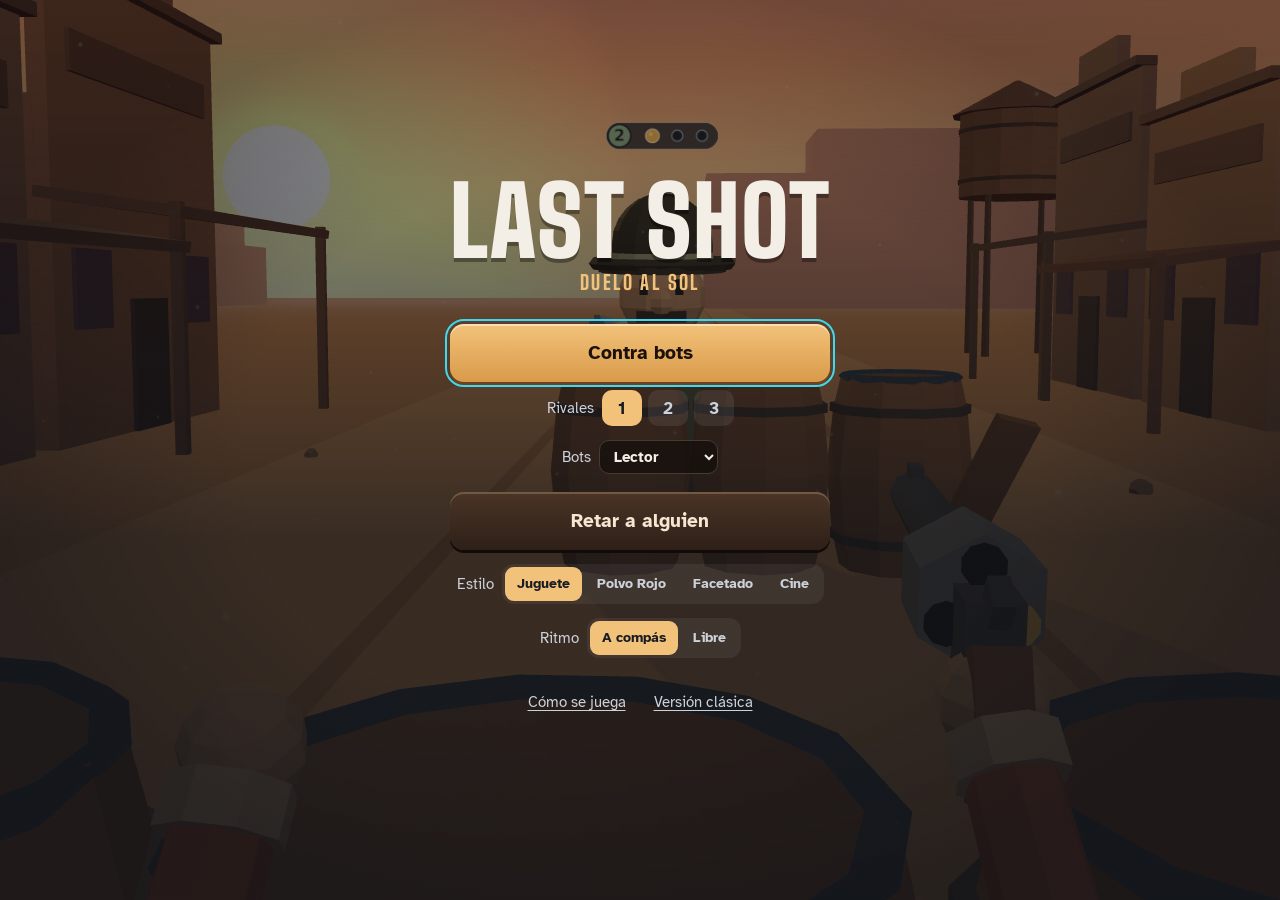
==== commit 1d2fb27f: "Build de LastShot e392679" ====
--- a/index.html
+++ b/index.html
@@ -16,9 +16,9 @@
       href="https://fonts.googleapis.com/css2?family=Anton&family=Atkinson+Hyperlegible:wght@400;700&family=Big+Shoulders+Display:wght@800;900&family=Smokum&display=swap"
     />
     <title>Last Shot</title>
-    <script type="module" crossorigin src="./assets/main-C9eX4NNa.js"></script>
-    <link rel="modulepreload" crossorigin href="./assets/icons-CmwMjcwG.js">
-    <link rel="stylesheet" crossorigin href="./assets/main-EzSsBsi9.css">
+    <script type="module" crossorigin src="./assets/main-CX0hcdd5.js"></script>
+    <link rel="modulepreload" crossorigin href="./assets/icons-B4wjgE-C.js">
+    <link rel="stylesheet" crossorigin href="./assets/main-DpHz0ccJ.css">
   </head>
   <body>
     <div id="app"></div>
--- a/assets/main-DpHz0ccJ.css
+++ b/assets/main-DpHz0ccJ.css
@@ -0,0 +1 @@
+:root{--bg: #191d23;--ink: #f3eee6;--ink-2: #cdd2da;--muted: #8a93a0;--reload: #ffb547;--protect: #3fd8f0;--shoot: #ffffff;--super: #ff3dcb;--win: #7fd48a;--lose: #ff7a6b;--wood-hi: #9b6940;--wood-lo: #6f4527;--font-display: "Big Shoulders Display", "Arial Narrow", Impact, sans-serif;--font-body: "Atkinson Hyperlegible", system-ui, -apple-system, "Segoe UI", sans-serif;--safe-t: env(safe-area-inset-top, 0px);--safe-b: env(safe-area-inset-bottom, 0px);--safe-l: env(safe-area-inset-left, 0px);--safe-r: env(safe-area-inset-right, 0px);--band: 112px;color-scheme:dark}*{box-sizing:border-box}html,body{margin:0;height:100%;overflow:hidden;background:var(--bg);color:var(--ink);font-family:var(--font-body);line-height:1.25;-webkit-font-smoothing:antialiased;-webkit-tap-highlight-color:transparent;touch-action:manipulation;overscroll-behavior:none;user-select:none;-webkit-user-select:none}#app{position:fixed;inset:0}.fp-canvas{position:absolute;inset:0;width:100%;height:100%;display:block}svg{width:1em;height:1em;display:block}.k-reload{--c: var(--reload)}.k-protect{--c: var(--protect)}.k-shoot{--c: var(--shoot)}.k-super{--c: var(--super)}.fp-hud{position:absolute;inset:0;pointer-events:none}.fp-hud.hidden{display:none}.fp-hud button{pointer-events:auto}.fp-top{position:absolute;top:calc(var(--safe-t) + 5px);left:calc(var(--safe-l) + 12px);right:calc(var(--safe-r) + 12px);height:10px;display:flex;align-items:center;gap:12px}.fp-tl{position:relative;flex:1;height:6px;border-radius:3px;background:#0c0a0e80;box-shadow:0 0 0 1px #ffffff1a;transition:opacity .25s}.fp-tl b{position:absolute;left:0;top:0;bottom:0;border-radius:3px;width:var(--p, 100%);background:var(--ink)}.fp-tl i{position:absolute;top:50%;width:10px;height:10px;margin:-5px 0 0 -5px;border-radius:50%;background:#fff;box-shadow:0 0 8px 2px #fff6dcd9;left:var(--p, 100%)}.fp-tl.idle{opacity:.35}.fp-tl.idle i{display:none}.fp-tl.tension b{background:#ffe2a8}.fp-tl.tension i{animation:fp-tip .5s ease-in-out infinite alternate}@keyframes fp-tip{0%{transform:scale(1);box-shadow:0 0 6px 1px #ffdca0b3}to{transform:scale(1.35);box-shadow:0 0 12px 4px #ffc878f2}}.fp-corner,.fp-pips{display:flex;gap:5px;align-items:center}.fp-corner i,.fp-pips i{width:8px;height:8px;border-radius:1.5px;border:2px solid #9aa3af;transform:rotate(45deg);display:block;background:#120e0c66}.fp-corner i.on,.fp-pips i.on{background:var(--ink);border-color:var(--ink)}.fp-corner.rival{flex-direction:row-reverse}.fp-corner{gap:9px}.fp-pips.seat{gap:4px}.fp-pips.seat i{width:7px;height:7px;border-radius:50%;transform:none;border:1.5px solid var(--sc, #9aa3af);background:#120e0c66}.fp-pips.seat i.on{background:var(--sc, var(--ink));border-color:var(--sc, var(--ink));box-shadow:0 0 0 1px #ffffff59}.fp-corner.rival .fp-pips.seat{flex-direction:row-reverse}.fp-help{position:absolute;top:calc(var(--safe-t) + 22px);right:calc(var(--safe-r) + 8px);width:30px;height:30px;border-radius:50%;border:0;background:#120e0c73;color:var(--ink-2);font:700 15px/1 var(--font-body);cursor:pointer}.fp-help:focus-visible{outline:2px solid var(--protect)}.fp-mine{position:absolute;left:calc(var(--safe-l) + 16px);bottom:calc(var(--safe-b) + var(--band) + 10px);height:50px;display:flex;align-items:center;gap:12px}.fp-socks{display:flex;gap:5px;padding:5px 8px;border-radius:999px;background:#120e0c99;box-shadow:0 0 0 1px #ffffff12}.fp-socks .sk{width:13px;height:13px;border-radius:50%;border:2px solid #a9b0ba;position:relative;display:block}.fp-socks .sk i{position:absolute;inset:-2px;border-radius:50%;background:var(--reload);box-shadow:0 0 6px #ffb547bf,inset 0 -2px #78400a73;transform:scale(0);transition:transform .2s}.fp-socks .sk.full i{transform:scale(1)}.fp-socks .sk.pop i{animation:fp-pop .32s cubic-bezier(.3,1.6,.5,1)}.fp-badge{position:relative;width:50px;height:50px;border-radius:50%;background:#232932;display:grid;place-items:center;box-shadow:0 2px #0006;visibility:hidden;color:var(--c, #8a93a0)}.fp-badge:after{content:"";position:absolute;inset:0;border-radius:50%;border:3px solid var(--c, #8a93a0)}.fp-badge.auto:after{border-style:dashed;opacity:.7}.fp-badge.on{visibility:visible;animation:fp-pop .18s ease-out}.fp-badge .ico svg{width:30px;height:30px}.fp-badge .glow{position:absolute;inset:-6px;border-radius:50%;background:radial-gradient(circle,var(--c, transparent) 0,rgba(0,0,0,0) 68%);opacity:.25}.fp-badge .x{position:absolute;left:-7px;top:-7px;width:23px;height:23px;border-radius:50%;background:#232932;border:2px solid #9aa3af;color:#d5dae0;display:none;place-items:center}.fp-badge .x svg{width:15px;height:15px}.fp-badge.down .x{display:grid}.fp-badge.down{filter:saturate(.5)}@keyframes fp-pop{0%{transform:scale(.4)}70%{transform:scale(1.12)}to{transform:scale(1)}}.fp-band{position:absolute;left:0;right:0;bottom:0;height:calc(var(--band) + var(--safe-b));padding:14px calc(var(--safe-r) + 14px) calc(var(--safe-b) + 24px) calc(var(--safe-l) + 14px);background:linear-gradient(#2b1f17,#15100c);box-shadow:inset 0 3px #ffdeac24,0 -2px #0b0705}.fp-keys{max-width:440px;height:74px;margin:0 auto;display:grid;grid-template-columns:repeat(4,minmax(56px,1fr));gap:8px;transition:opacity .3s ease,transform .3s ease}.fp-keys.gone{opacity:0;transform:translateY(8px)}.fp-keys.gone .fp-key{pointer-events:none}.fp-keys.locked .fp-key:not(.sel){opacity:.42}.fp-key{position:relative;min-width:56px;height:74px;padding:5px;border:0;border-radius:14px;color:var(--c);cursor:pointer;background:repeating-linear-gradient(90deg,#00000012 0 2px,#0000 2px 11px,#ffe6be0d 11px 12px,#0000 12px 23px),linear-gradient(var(--wood-hi),var(--wood-lo));box-shadow:inset 0 2px #ffdeac73,inset 0 -3px #00000059,0 4px #1d120a;transition:transform .08s,box-shadow .08s;touch-action:manipulation}.fp-key:focus-visible{outline:2px solid var(--protect);outline-offset:3px}.fp-key .face{height:100%;border-radius:10px;background:#1e1712;display:grid;justify-items:center;align-content:center;gap:6px;box-shadow:inset 0 2px #00000080}.fp-key .ic svg{width:31px;height:31px}.fp-key .w{font:700 12.5px/1 var(--font-body);color:#e8d9c4;letter-spacing:.01em}.fp-key .ring{position:absolute;inset:-4px;border-radius:17px;border:3px solid var(--c);opacity:0;pointer-events:none}.fp-key .lift{position:absolute;left:50%;top:-48px;width:38px;height:38px;margin-left:-19px;border-radius:50%;background:#232932;box-shadow:0 0 0 3px var(--c),0 2px #0006;display:grid;place-items:center;opacity:0;transform:translateY(10px) scale(.6);transition:opacity .12s,transform .16s cubic-bezier(.3,1.5,.5,1);pointer-events:none}.fp-key .lift svg{width:22px;height:22px}.fp-key.sel{transform:translateY(3px);box-shadow:inset 0 2px #ffdeac4d,inset 0 -2px #00000059,0 1px #1d120a}.fp-key.sel .face{background:#15100c;box-shadow:inset 0 3px 6px #0009}.fp-key.sel .ring{opacity:.6}.fp-key.sel .lift{opacity:1;transform:none}.fp-key.sel.locked .ring{opacity:1;border-width:4px;animation:fp-snap .16s ease-out}.fp-key.sel.locked .lift{opacity:0}@keyframes fp-snap{0%{transform:scale(1.08)}to{transform:scale(1)}}.fp-key .notch{position:absolute;top:-2px;right:7px;width:18px;height:19px;border-radius:0 0 9px 9px;background:#120b07;display:none;box-shadow:inset 0 -2px #ffdeac2e,0 1px #ffdeac40}.fp-key .notch:before{content:"";position:absolute;left:6px;top:4px;width:6px;height:6px;border-radius:50%;background:#b9a68c}.fp-key .notch:after{content:"";position:absolute;left:7.5px;top:8px;width:3px;height:7px;border-radius:1px;background:#b9a68c}.fp-key.off .notch{display:block}.fp-key.off .ic{opacity:.42}.fp-key.off .w{color:#8f8272}.fp-key.shake{animation:fp-shake .28s ease}@keyframes fp-shake{20%{transform:translate(-4px)}45%{transform:translate(4px)}70%{transform:translate(-2px)}}.fp-intro{position:absolute;left:0;right:0;top:34%;text-align:center;font:900 clamp(48px,15vw,88px)/1 var(--font-display);text-transform:uppercase;letter-spacing:.02em;color:var(--ink);text-shadow:0 3px 0 rgba(0,0,0,.35),0 0 24px rgba(0,0,0,.35);opacity:0}.fp-intro.show{animation:fp-intro 1s ease-out forwards}@keyframes fp-intro{0%{opacity:0;transform:scale(1.25)}18%{opacity:1;transform:scale(1)}72%{opacity:1;transform:scale(1)}to{opacity:0;transform:scale(.96)}}.fp-result{position:absolute;inset:0;display:grid;place-items:center;padding:24px 16px calc(var(--safe-b) + var(--band) + 40px);background:#11131800;opacity:0;visibility:hidden;transition:opacity .25s,background .25s}.fp-result.show{opacity:1;visibility:visible;pointer-events:auto;background:#11131873}.fp-result.match.show{background:#1113189e}.fp-card{display:grid;justify-items:center;gap:14px;text-align:center}.fp-card h2{margin:0;font:900 clamp(40px,12vw,64px)/.95 var(--font-display);text-transform:uppercase;text-shadow:0 3px 0 rgba(0,0,0,.35)}.fp-card.win h2{color:var(--win)}.fp-card.lose h2{color:var(--lose)}.fp-score{display:flex;align-items:center;gap:10px;padding:8px 14px;border-radius:999px;background:#120e0c9e}.fp-score{flex-wrap:wrap;justify-content:center;max-width:calc(100vw - 32px)}.fp-score .fp-pips i{width:12px;height:12px}.fp-score .fp-pips.seat i{width:11px;height:11px;border-width:2px}.fp-score .fp-pips.gone{opacity:.45}.fp-gone{margin:-4px 0 0;color:var(--ink-2);font-size:14px}.fp-dot{display:inline-block;width:.42em;height:.42em;border-radius:50%;margin:0 .18em .12em 0;vertical-align:middle;box-shadow:0 0 0 2px #00000059}.fp-badge .tgt{position:absolute;right:-3px;bottom:-3px;width:13px;height:13px;border-radius:50%;display:none;box-shadow:0 0 0 2px #15100c}.fp-badge.aimed .tgt{display:block}.fp-score .sep{width:2px;height:16px;border-radius:1px;background:#5b636e}.fp-actions{display:flex;gap:10px;flex-wrap:wrap;justify-content:center}.fp-wait{margin:0;min-height:1.3em;color:var(--ink-2);font-size:15px}.fp-wait.pulse{animation:fp-pulse 1.4s ease-in-out infinite}@keyframes fp-pulse{50%{opacity:.45}}.fp-btn{min-height:48px;padding:0 22px;border:0;border-radius:14px;font:700 17px/1 var(--font-body);color:#f4e6d0;cursor:pointer;background:linear-gradient(#4a3426,#2e2018);box-shadow:inset 0 2px #ffdeac38,0 3px #120b07;text-decoration:none;display:inline-grid;place-items:center}.fp-btn.primary{color:#1c120b;background:linear-gradient(#f2c27a,#d99a4a);box-shadow:inset 0 2px #ffffff73,0 3px #6b4320}.fp-btn.big{min-height:58px;font-size:19px}.fp-btn.link{background:none;box-shadow:none;color:var(--ink-2);font-weight:400;font-size:15px;min-height:40px;padding:0 10px;text-decoration:underline;text-underline-offset:3px}.fp-btn:active{transform:translateY(2px)}.fp-btn:disabled{opacity:.6;cursor:default;transform:none}.fp-btn:focus-visible{outline:2px solid var(--protect);outline-offset:3px}.fp-screen{position:absolute;inset:0;display:grid;place-items:center;padding:calc(var(--safe-t) + 24px) calc(var(--safe-r) + 16px) calc(var(--safe-b) + 24px) calc(var(--safe-l) + 16px);background:#111318b8;overflow-y:auto;user-select:text;-webkit-user-select:text}.fp-screen.hidden{display:none}.fp-screen.menu{background:linear-gradient(#11131859,#111318d1 60%)}.fp-panel{width:min(100%,380px);display:grid;justify-items:center;gap:14px;text-align:center}.fp-panel h2{margin:0;font:900 40px/1 var(--font-display);text-transform:uppercase}.fp-title{margin:0;font:900 clamp(64px,20vw,96px)/.9 var(--font-display);text-transform:uppercase;letter-spacing:.01em;color:var(--ink);text-shadow:0 4px 0 rgba(0,0,0,.35)}.fp-sub{margin:-6px 0 18px;color:#f2c27a;font:800 20px/1 var(--font-display);text-transform:uppercase;letter-spacing:.12em}.fp-stack{display:grid;gap:12px;width:100%}.fp-stack .fp-btn{width:100%}.fp-rival{display:flex;align-items:center;justify-content:center;gap:8px;color:var(--ink-2);font-size:15px;margin:-4px 0 6px}.fp-select{font:700 15px var(--font-body);color:var(--ink);background:#120e0cb3;border:1px solid #4a3a2e;border-radius:10px;padding:6px 10px}.fp-foot{display:flex;gap:8px;margin-top:10px;flex-wrap:wrap;justify-content:center}.fp-detail,.fp-code{margin:0;color:var(--ink-2);font-size:16px}.fp-code b{font:800 26px/1 var(--font-display);letter-spacing:.14em;color:var(--ink);margin-left:4px}.fp-qr{width:220px;height:220px;border-radius:12px;background:var(--ink);image-rendering:pixelated}.fp-qr.empty{background:#ffffff0f;animation:fp-pulse 1.4s ease-in-out infinite}.fp-link{width:100%;font:14px ui-monospace,JetBrains Mono,monospace;color:var(--ink);background:#120e0cb3;border:1px solid #4a3a2e;border-radius:10px;padding:10px;text-align:center}.fp-help-actions,.fp-help-rules{list-style:none;margin:0;padding:0;width:100%;display:grid;gap:8px;text-align:left}.fp-help-actions li{display:grid;grid-template-columns:34px 82px 1fr;align-items:center;gap:8px;padding:8px 10px;border-radius:12px;background:#120e0c8c}.fp-help-actions .ic{color:var(--c)}.fp-help-actions .ic svg{width:26px;height:26px}.fp-help-actions span:last-child{color:var(--ink-2);font-size:15px}.fp-help-rules li{padding-left:18px;position:relative;font-size:15px}.fp-help-rules li:before{content:"";position:absolute;left:4px;top:.45em;width:7px;height:7px;transform:rotate(45deg);background:#f2c27a}.fp-keys-hint{margin:0;color:var(--muted);font-size:13px}.fp-tl .bts{display:none}.fp-tl.beats{background:none;box-shadow:none}.fp-tl.beats b,.fp-tl.beats i{display:none}.fp-tl.beats .bts{position:absolute;left:50%;top:50%;transform:translate(-50%,-50%);display:flex;align-items:center;gap:9px}.fp-tl .bts em{flex:none;width:12px;height:12px;border-radius:50%;background:var(--ink);box-shadow:0 0 0 1.5px #0c0a0e99,0 1px 3px #00000073;transition:transform .08s cubic-bezier(.55,0,.8,.2),opacity .08s linear,background .08s}.fp-tl .bts em.l3{width:15px;height:15px;background:#e0533a}.fp-tl .bts em:nth-child(4){margin-left:6px}.fp-tl .bts em.now{transform:scale(calc(1 + .32 * var(--bp, 0)));box-shadow:0 0 0 1.5px #0c0a0e99,0 0 calc(10px * var(--bp, 0)) 2px #fff0d2e6}.fp-tl .bts em.gone{transform:scale(.15);opacity:0}.fp-tl.beats.idle{opacity:.4}.fp-hud[data-ritmo=compas]{transform:translate(var(--sx, 0px),var(--sy, 0px))}.fp-hud[data-ritmo=compas] .fp-key .face{transform:translateY(calc(-3px * var(--beat, 0))) scale(calc(1 + .06 * var(--beat, 0)));filter:brightness(calc(1 + .28 * var(--beat, 0)))}.fp-hud[data-ritmo=compas] .fp-intro.show{animation-duration:1.3s}.fp-beatnum{position:absolute;left:0;right:0;top:calc(var(--safe-t) + 30px);text-align:center;transform-origin:50% 0;font:400 68px/1 "Anton",var(--font-display);color:#e0533a;text-shadow:0 3px 0 rgba(0,0,0,.45),0 0 18px rgba(0,0,0,.35);opacity:0;transform:scale(calc(1 + .5 * var(--snap, 0)));pointer-events:none}.fp-beatnum.on{opacity:1}.fp-beatnum.n1{color:#fff4e2;text-shadow:0 3px 0 #b8321e,0 0 22px rgba(224,83,58,.8)}.fp-edge,.fp-flash{position:absolute;inset:0;pointer-events:none;display:none}.fp-hud[data-ritmo=compas] .fp-edge,.fp-hud[data-ritmo=compas] .fp-flash{display:block}.fp-edge{box-shadow:inset 0 0 42px 12px #e04028e6;opacity:var(--edge, 0)}.fp-flash{background:#fff;opacity:var(--flash, 0)}:root[data-estilo=cine] .fp-tl.beats{inset:100% auto auto 50%;width:150px;height:22px;margin-left:-75px;background:var(--cine-cream);clip-path:polygon(0 0,100% 0,calc(100% - 8px) 100%,8px 100%)}:root[data-estilo=cine] .fp-tl.beats .bts{gap:8px;margin-top:-1px}:root[data-estilo=cine] .fp-tl .bts em{width:11px;height:11px;background:var(--cine-ink, #1b1f2b);box-shadow:none}:root[data-estilo=cine] .fp-tl .bts em.l3{width:14px;height:14px;background:var(--cine-red, #d9442b)}:root[data-estilo=cine] .fp-tl .bts em.now{box-shadow:0 0 0 calc(3px * var(--bp, 0)) #d9442b59}:root[data-estilo=cine] .fp-tl.beats.idle{opacity:1}:root[data-estilo=cine] .fp-tl.beats.idle .bts{opacity:.35}:root[data-estilo=cine] .fp-beatnum{top:calc(var(--safe-t) + var(--bar) + 30px);font-size:74px;color:var(--cine-red);text-shadow:4px 4px 0 var(--cine-ink)}:root[data-estilo=cine] .fp-beatnum.n1{color:var(--cine-cream);text-shadow:4px 4px 0 var(--cine-red),0 0 0 var(--cine-ink);-webkit-text-stroke:2px var(--cine-ink)}:root[data-estilo=cine] .fp-edge{box-shadow:inset 0 0 38px 12px #d9442bd9}.fp-data-wrap{max-width:100%;overflow-x:auto}.fp-data{border-collapse:collapse;font-size:14px;width:100%}.fp-data th,.fp-data td{padding:4px 6px;text-align:right;border-bottom:1px solid rgba(255,255,255,.1);white-space:nowrap}.fp-data th:first-child{text-align:left;font-weight:400;color:var(--ink-2);white-space:normal}.fp-data thead th{font-weight:700;color:var(--ink)}.fp-data td{font-variant-numeric:tabular-nums}.fp-data-json{width:100%;font:12px/1.3 ui-monospace,monospace;user-select:text;-webkit-user-select:text}.fp-data-json.hidden{display:none}:root[data-estilo=cine] .fp-data th,:root[data-estilo=cine] .fp-data td{border-bottom-color:#1b1f2b26}:root:is([data-estilo=polvo],[data-estilo=facetado],[data-estilo=cine]) .fp-data th:first-child{color:inherit;opacity:.75}:root:is([data-estilo=polvo],[data-estilo=facetado],[data-estilo=cine]) .fp-data thead th{color:inherit}@media(prefers-reduced-motion:reduce){.fp-intro.show{animation-duration:1s;animation-name:fp-fade}.fp-hud[data-ritmo=compas]{transform:none}.fp-hud[data-ritmo=compas] .fp-key .face{transform:none;filter:none}.fp-tl .bts em,.fp-tl .bts em.now,.fp-tl .bts em.gone{transition:none;transform:none}.fp-tl .bts em.gone{opacity:.18}.fp-beatnum{transform:none}.fp-hud[data-ritmo=compas] .fp-flash{display:none}.fp-edge{opacity:0}.fp-edge.on{opacity:.4}.fp-tl.tension i,.fp-wait.pulse,.fp-qr.empty{animation:none}@keyframes fp-fade{0%,to{opacity:0}15%,80%{opacity:1}}}@media(min-width:700px){.fp-keys{max-width:460px}}.fp-score .fp-pips.rival{flex-direction:row-reverse}.fp-count{display:inline-flex;gap:6px}.fp-count-btn{width:40px;height:36px;border:0;border-radius:10px;background:#ffffff14;color:var(--ink-2);font:700 17px/1 var(--font-body);cursor:pointer}.fp-count-btn.on{background:#f2c27a;color:#191d23}.fp-count-btn:focus-visible{outline:2px solid var(--protect);outline-offset:2px}.fp-btn.small{min-height:40px;padding:0 16px;font-size:15px}.fp-share{display:flex;gap:8px;width:100%;max-width:340px}.fp-share .fp-link{flex:1;min-width:0}.fp-seats{list-style:none;margin:0;padding:0;display:grid;gap:6px;width:100%;max-width:300px}.fp-seats li{text-align:left;display:flex;align-items:center;gap:10px;min-height:38px;padding:0 12px;border-radius:10px;background:#ffffff0f;font-size:16px}.fp-seats li.me{background:#f2c27a29}.fp-seats li.empty{color:var(--muted);background:#ffffff08}.fp-seats li.gone{opacity:.55}.fp-seats .name{flex:1;font-weight:700}.fp-seats em{font-style:normal;font-size:13px;color:var(--ink-2)}.fp-seats em.bot{font-weight:700;letter-spacing:.06em;color:var(--muted)}.fp-seat-dot{width:14px;height:14px;border-radius:50%;flex:none;display:inline-block;box-shadow:0 0 0 2px #00000059}.fp-seat-dot.empty{background:none;box-shadow:inset 0 0 0 2px #5b636e}.fp-you{display:flex;align-items:center;gap:8px;margin:0;font-size:18px;font-weight:700}.fp-code-inline{font:800 26px/1 var(--font-display);letter-spacing:.14em}.fp-seg{display:inline-flex;padding:3px;gap:3px;border-radius:12px;background:#ffffff0f}.fp-seg-btn{min-height:34px;padding:0 clamp(7px,2.6vw,12px);white-space:nowrap;border:0;border-radius:9px;background:none;color:var(--ink-2);font:700 14px/1 var(--font-body);cursor:pointer}.fp-seg-btn.on{background:#f2c27a;color:#191d23}.fp-seg-btn:focus-visible{outline:2px solid var(--protect);outline-offset:2px}.fp-style{margin:2px 0 0}:root:is([data-estilo=polvo],[data-estilo=facetado]){--rojo: #d8322a;--negro: #151312;--crema: #efe4cf;--arena: #c9a77f;--font-poster: "Smokum", "Big Shoulders Display", "Rockwell Condensed", "Arial Narrow", serif;--paper: radial-gradient(circle at 30% 40%, rgba(21, 19, 18, .1) 0 .6px, transparent 1.1px) 0 0 / 31px 37px, radial-gradient(circle at 80% 70%, rgba(21, 19, 18, .08) 0 .5px, transparent 1px) 11px 5px / 43px 29px, radial-gradient(circle at 70% 20%, rgba(21, 19, 18, .14) 0 1.1px, transparent 1.7px) 0 0 / 97px 113px, radial-gradient(circle at 50% 70%, rgba(216, 50, 42, .14) 0 .9px, transparent 1.5px) 0 0 / 83px 71px, repeating-linear-gradient(176deg, rgba(120, 90, 50, .035) 0 2px, transparent 2px 7px), radial-gradient(ellipse at 50% 42%, transparent 52%, rgba(122, 82, 40, .22) 100%), var(--crema);color-scheme:light}:root:is([data-estilo=polvo],[data-estilo=facetado]) body{background:var(--crema)}:root:is([data-estilo=polvo],[data-estilo=facetado]) .fp-screen,:root:is([data-estilo=polvo],[data-estilo=facetado]) .fp-screen.menu{background:var(--paper);color:var(--negro)}:root:is([data-estilo=polvo],[data-estilo=facetado]) .fp-screen.menu:before{content:"";position:absolute;left:50%;top:calc(var(--safe-t) + 4%);width:min(62vw,300px);aspect-ratio:1;transform:translate(-50%);border-radius:50%;background:linear-gradient(178deg,transparent 0 58%,var(--crema) 58% 61%,transparent 61% 70%,var(--crema) 70% 71.5%,transparent 71.5%),var(--rojo);pointer-events:none}:root:is([data-estilo=polvo],[data-estilo=facetado]) .fp-panel{position:relative}:root:is([data-estilo=polvo],[data-estilo=facetado]) .fp-title{font:400 clamp(68px,22vw,112px)/.86 var(--font-poster);color:var(--negro);letter-spacing:.01em;text-shadow:3px 3px 0 var(--crema),5px 5px 0 rgba(216,50,42,.85)}:root:is([data-estilo=polvo],[data-estilo=facetado]) .fp-sub{color:var(--negro);background:var(--crema);padding:4px 10px;font:800 16px/1 var(--font-display);letter-spacing:.32em}:root:is([data-estilo=polvo],[data-estilo=facetado]) .fp-panel h2,:root:is([data-estilo=polvo],[data-estilo=facetado]) .fp-card h2{font-family:var(--font-poster);font-weight:400;letter-spacing:.01em}:root:is([data-estilo=polvo],[data-estilo=facetado]) .fp-panel h2{color:var(--rojo);font-size:46px}:root:is([data-estilo=polvo],[data-estilo=facetado]) .fp-rival,:root:is([data-estilo=polvo],[data-estilo=facetado]) .fp-detail,:root:is([data-estilo=polvo],[data-estilo=facetado]) .fp-code,:root:is([data-estilo=polvo],[data-estilo=facetado]) .fp-wait,:root:is([data-estilo=polvo],[data-estilo=facetado]) .fp-help-actions span:last-child,:root:is([data-estilo=polvo],[data-estilo=facetado]) .fp-help-rules li{color:var(--negro)}:root:is([data-estilo=polvo],[data-estilo=facetado]) .fp-code b{color:var(--negro)}:root:is([data-estilo=polvo],[data-estilo=facetado]) .fp-keys-hint{color:#6d5a45}:root:is([data-estilo=polvo],[data-estilo=facetado]) .fp-btn{border-radius:4px;color:var(--crema);background:var(--negro);box-shadow:3px 3px 0 var(--rojo);letter-spacing:.02em}:root:is([data-estilo=polvo],[data-estilo=facetado]) .fp-btn.primary{color:var(--crema);background:var(--rojo);box-shadow:3px 3px 0 var(--negro)}:root:is([data-estilo=polvo],[data-estilo=facetado]) .fp-btn.link{background:none;box-shadow:none;color:var(--negro)}:root:is([data-estilo=polvo],[data-estilo=facetado]) .fp-btn:active{transform:translate(2px,2px);box-shadow:1px 1px 0 var(--negro)}:root:is([data-estilo=polvo],[data-estilo=facetado]) .fp-btn:focus-visible,:root:is([data-estilo=polvo],[data-estilo=facetado]) .fp-count-btn:focus-visible,:root:is([data-estilo=polvo],[data-estilo=facetado]) .fp-seg-btn:focus-visible{outline-color:var(--negro)}:root:is([data-estilo=polvo],[data-estilo=facetado]) .fp-count-btn,:root:is([data-estilo=polvo],[data-estilo=facetado]) .fp-seg{border-radius:4px;background:transparent;box-shadow:inset 0 0 0 2px var(--negro)}:root:is([data-estilo=polvo],[data-estilo=facetado]) .fp-count-btn{color:var(--negro)}:root:is([data-estilo=polvo],[data-estilo=facetado]) .fp-count-btn.on,:root:is([data-estilo=polvo],[data-estilo=facetado]) .fp-seg-btn.on{background:var(--negro);color:var(--crema)}:root:is([data-estilo=polvo],[data-estilo=facetado]) .fp-seg-btn{border-radius:2px;color:var(--negro)}:root:is([data-estilo=polvo],[data-estilo=facetado]) .fp-select,:root:is([data-estilo=polvo],[data-estilo=facetado]) .fp-link{color:var(--negro);background:#fffaf08c;border:2px solid var(--negro);border-radius:4px}:root:is([data-estilo=polvo],[data-estilo=facetado]) .fp-qr{border-radius:2px;box-shadow:0 0 0 3px var(--negro)}:root:is([data-estilo=polvo],[data-estilo=facetado]) .fp-qr.empty{background:#15131214}:root:is([data-estilo=polvo],[data-estilo=facetado]) .fp-seats li{border-radius:3px;background:#15131212}:root:is([data-estilo=polvo],[data-estilo=facetado]) .fp-seats li.me{background:#d8322a29}:root:is([data-estilo=polvo],[data-estilo=facetado]) .fp-seats li.empty{color:#6d5a45;background:#15131208}:root:is([data-estilo=polvo],[data-estilo=facetado]) .fp-seats em,:root:is([data-estilo=polvo],[data-estilo=facetado]) .fp-seats em.bot{color:#6d5a45}:root:is([data-estilo=polvo],[data-estilo=facetado]) .fp-seat-dot{box-shadow:0 0 0 2px var(--negro)}:root:is([data-estilo=polvo],[data-estilo=facetado]) .fp-seat-dot.empty{box-shadow:inset 0 0 0 2px #8a7458}:root:is([data-estilo=polvo],[data-estilo=facetado]) .fp-help-actions li{border-radius:3px;background:#15131212}:root:is([data-estilo=polvo],[data-estilo=facetado]) .fp-help-actions .ic{width:34px;height:34px;display:grid;place-items:center;border-radius:50%;background:var(--negro)}:root:is([data-estilo=polvo],[data-estilo=facetado]) .fp-help-actions .ic svg{width:22px;height:22px}:root:is([data-estilo=polvo],[data-estilo=facetado]) .fp-help-rules li:before{background:var(--rojo)}:root:is([data-estilo=polvo],[data-estilo=facetado]) .fp-intro{font:400 clamp(56px,18vw,100px)/1 var(--font-poster);color:var(--negro);text-shadow:4px 3px 0 var(--rojo),0 0 18px rgba(239,228,207,.9)}:root:is([data-estilo=polvo],[data-estilo=facetado]) .fp-band{background:radial-gradient(circle at 30% 40%,rgba(239,228,207,.1) 0 .8px,transparent 1.4px) 0 0 / 29px 33px,var(--negro);box-shadow:none}:root:is([data-estilo=polvo],[data-estilo=facetado]) .fp-band:before{content:"";position:absolute;left:0;right:0;top:-5px;height:7px;background:var(--rojo);clip-path:polygon(0 40%,4% 10%,9% 55%,15% 20%,22% 60%,28% 15%,35% 50%,41% 0,48% 45%,55% 15%,61% 60%,68% 20%,74% 55%,81% 5%,87% 50%,93% 15%,100% 45%,100% 100%,0 100%)}:root:is([data-estilo=polvo],[data-estilo=facetado]) .fp-key{border-radius:6px;background:var(--crema);box-shadow:0 3px 0 var(--rojo)}:root:is([data-estilo=polvo],[data-estilo=facetado]) .fp-key .face{border-radius:3px;background:var(--negro);box-shadow:none}:root:is([data-estilo=polvo],[data-estilo=facetado]) .fp-key .w{color:var(--crema)}:root:is([data-estilo=polvo],[data-estilo=facetado]) .fp-key .ring{border-radius:8px}:root:is([data-estilo=polvo],[data-estilo=facetado]) .fp-key.sel{box-shadow:0 1px 0 var(--rojo)}:root:is([data-estilo=polvo],[data-estilo=facetado]) .fp-key.sel .face{background:#000;box-shadow:none}:root:is([data-estilo=polvo],[data-estilo=facetado]) .fp-key .notch{background:var(--negro);box-shadow:0 0 0 2px var(--crema)}:root:is([data-estilo=polvo],[data-estilo=facetado]) .fp-key .notch:before,:root:is([data-estilo=polvo],[data-estilo=facetado]) .fp-key .notch:after{background:var(--crema)}:root:is([data-estilo=polvo],[data-estilo=facetado]) .fp-key.off .w{color:#8a7a66}:root:is([data-estilo=polvo],[data-estilo=facetado]) .fp-result.show{background:#15131247}:root:is([data-estilo=polvo],[data-estilo=facetado]) .fp-result.match.show{background:#1513126b}:root:is([data-estilo=polvo],[data-estilo=facetado]) .fp-card{padding:18px 20px 20px;background:var(--paper);color:var(--negro);box-shadow:0 0 0 3px var(--negro),6px 6px 0 3px var(--rojo);max-width:calc(100vw - 40px)}:root:is([data-estilo=polvo],[data-estilo=facetado]) .fp-card h2{font-size:clamp(40px,13vw,66px);line-height:.92;color:var(--negro);text-shadow:none}:root:is([data-estilo=polvo],[data-estilo=facetado]) .fp-card.win h2{color:var(--negro)}:root:is([data-estilo=polvo],[data-estilo=facetado]) .fp-card.lose h2{color:var(--rojo)}:root:is([data-estilo=polvo],[data-estilo=facetado]) .fp-card.draw h2{color:#6d5a45}:root:is([data-estilo=polvo],[data-estilo=facetado]) .fp-score{border-radius:4px;background:var(--negro)}:root:is([data-estilo=polvo],[data-estilo=facetado]) .fp-gone{color:var(--negro)}.fp-cine-bar{display:none}.fp-mk{--mk: 14px;position:relative;display:inline-block;flex:none;width:var(--mk);height:var(--mk);background:var(--cine-ink, #1b1f2b);vertical-align:middle}.fp-mk.s-circle{border-radius:50%}.fp-mk.s-tri{background:var(--cine-red, #d9442b);clip-path:polygon(50% 2%,100% 92%,0 92%)}.fp-mk.s-square{background:var(--cine-teal, #2e8c8f);transform:scale(.84)}.fp-mk.s-diamond{clip-path:polygon(50% 0,96% 50%,50% 100%,4% 50%)}.fp-mk.big{--mk: .62em;margin:0 .12em .1em}:root[data-estilo=cine]{--cine-cream: #f3e9d8;--cine-cream2: #eadcc3;--cine-cream3: #d9c3a0;--cine-cream-hi: #fbf4e8;--cine-red: #d9442b;--cine-red-dk: #b5361f;--cine-ink: #1b1f2b;--cine-ink2: #262b3a;--cine-ink3: #363c4f;--cine-teal: #2e8c8f;--font-cine: "Anton", "Bebas Neue", Impact, "Haettenschweiler", "Arial Narrow Bold", sans-serif;--bar: 50px;--oct: polygon(9px 0, calc(100% - 9px) 0, 100% 9px, 100% calc(100% - 9px) , calc(100% - 9px) 100%, 9px 100%, 0 calc(100% - 9px) , 0 9px);color-scheme:light}:root[data-estilo=cine] body{background:var(--cine-cream);color:var(--cine-ink)}:root[data-estilo=cine] .fp-top{top:0;left:0;right:0;height:calc(var(--safe-t) + var(--bar));padding:var(--safe-t) var(--safe-r) 3px var(--safe-l);display:block;background:var(--cine-cream)}:root[data-estilo=cine] .fp-corner{display:none}:root[data-estilo=cine] .fp-cine-bar{display:flex;height:100%;align-items:center;justify-content:space-around;padding:0 8px}.fp-cp{display:grid;grid-template-columns:auto auto auto;grid-template-rows:auto 6px;align-items:center;column-gap:6px;row-gap:4px;color:var(--cine-ink)}.fp-cp b{font:400 15px/1 var(--font-cine);letter-spacing:.04em}.fp-cp .tk{display:flex;gap:2.5px}.fp-cp .tk i{width:3px;height:9px;background:#1b1f2b38}.fp-cp .tk i.on{background:var(--cine-ink)}.fp-cp .rp{grid-column:1 / -1;display:flex;gap:3px;justify-content:center}.fp-cp .rp i{width:5px;height:5px;box-shadow:inset 0 0 0 1px #1b1f2b66}.fp-cp .rp i.on{background:var(--cine-red);box-shadow:none}.fp-cp.dead b{color:#1b1f2b59}.fp-cp.dead .fp-mk{background:#1b1f2b47}.fp-cp.dead .tk i{background:#1b1f2b2e}.fp-cp{position:relative}.fp-cp.gone{opacity:.5}:root[data-estilo=cine] .fp-tl{position:absolute;left:0;right:0;bottom:0;height:3px;border-radius:0;background:var(--cine-cream3);box-shadow:none}:root[data-estilo=cine] .fp-tl b{border-radius:0;background:var(--cine-ink)}:root[data-estilo=cine] .fp-tl.tension b{background:var(--cine-red)}:root[data-estilo=cine] .fp-tl i{display:none}:root[data-estilo=cine] .fp-tl.idle{opacity:1}:root[data-estilo=cine] .fp-help{top:calc(var(--safe-t) + var(--bar) + 8px);border-radius:0;clip-path:polygon(6px 0,calc(100% - 6px) 0,100% 6px,100% calc(100% - 6px),calc(100% - 6px) 100%,6px 100%,0 calc(100% - 6px),0 6px);background:var(--cine-ink);color:var(--cine-cream);font:400 17px/1 var(--font-cine)}:root[data-estilo=cine] .fp-socks{display:none}:root[data-estilo=cine] .fp-mine{transition:opacity .15s}:root[data-estilo=cine] .fp-hud[data-insert=true] .fp-mine{opacity:0}:root[data-estilo=cine] .fp-badge,:root[data-estilo=cine] .fp-badge .x{background:var(--cine-ink);box-shadow:none}:root[data-estilo=cine] .fp-badge .x{border-color:var(--cine-cream)}:root[data-estilo=cine] .fp-badge .glow{display:none}:root[data-estilo=cine] .fp-band{background:var(--cine-ink);box-shadow:inset 0 6px #21263a}:root[data-estilo=cine] .fp-key{padding:0;border-radius:0;background:none;box-shadow:none}:root[data-estilo=cine] .fp-key:before{content:"";position:absolute;inset:0;clip-path:var(--oct);background:#f3e9d824}:root[data-estilo=cine] .fp-key .face{position:absolute;inset:1px;height:auto;border-radius:0;clip-path:var(--oct);background:linear-gradient(172deg,#2c3242 0 46%,var(--cine-ink2) 46%);box-shadow:none}:root[data-estilo=cine] .fp-key .w{font:400 12px/1 var(--font-cine);letter-spacing:.08em;text-transform:uppercase;color:#f3e9d8b8}:root[data-estilo=cine] .fp-key .ring{display:none}:root[data-estilo=cine] .fp-key.sel{transform:translateY(2px);box-shadow:none}:root[data-estilo=cine] .fp-key.sel:before{inset:-1.5px;background:var(--c)}:root[data-estilo=cine] .fp-key.sel .face{inset:2px;background:linear-gradient(color-mix(in srgb,var(--c) 16%,transparent),color-mix(in srgb,var(--c) 16%,transparent)),linear-gradient(172deg,#3a4157 0 46%,#30364a 46%);box-shadow:none}:root[data-estilo=cine] .fp-key.sel.locked:before{inset:-2.5px}:root[data-estilo=cine] .fp-key .lift{border-radius:0;clip-path:var(--oct);background:var(--cine-ink2);box-shadow:inset 0 0 0 3px var(--c)}:root[data-estilo=cine] .fp-key .notch{z-index:1;background:var(--cine-ink);box-shadow:0 0 0 1.5px #f3e9d880}:root[data-estilo=cine] .fp-key .notch:before,:root[data-estilo=cine] .fp-key .notch:after{background:var(--cine-cream)}:root[data-estilo=cine] .fp-key.off .w{color:#f3e9d859}:root[data-estilo=cine] .fp-key:focus-visible{outline-color:var(--cine-cream)}:root[data-estilo=cine] .fp-intro{font:400 clamp(56px,18vw,98px)/1 var(--font-cine);letter-spacing:.01em;color:var(--cine-ink);text-shadow:4px 4px 0 var(--cine-red),0 0 22px rgba(251,244,232,.85)}:root[data-estilo=cine] .fp-result.show{background:#1b1f2b4d}:root[data-estilo=cine] .fp-result.match.show{background:#1b1f2b7a}:root[data-estilo=cine] .fp-card{padding:18px 22px 20px;background:var(--cine-cream);color:var(--cine-ink);box-shadow:0 0 0 3px var(--cine-ink),7px 7px 0 3px var(--cine-red);max-width:calc(100vw - 40px)}:root[data-estilo=cine] .fp-card h2{font:400 clamp(42px,13vw,68px)/.95 var(--font-cine);letter-spacing:.01em;color:var(--cine-ink);text-shadow:none}:root[data-estilo=cine] .fp-card.lose h2{color:var(--cine-red)}:root[data-estilo=cine] .fp-card.draw h2{color:var(--cine-ink3)}:root[data-estilo=cine] .fp-card.lose h2 .fp-mk.s-tri{background:var(--cine-ink)}:root[data-estilo=cine] .fp-score{border-radius:0;background:none;box-shadow:inset 0 -2px 0 var(--cine-cream3);padding:4px 6px 10px}:root[data-estilo=cine] .fp-score .fp-pips.seat{gap:5px}:root[data-estilo=cine] .fp-score .fp-pips.seat i,:root[data-estilo=cine] .fp-score .fp-pips.seat i.on{border-radius:0;border:0;box-shadow:inset 0 0 0 2px #1b1f2b66;background:none}:root[data-estilo=cine] .fp-score .fp-pips.seat i.on{background:var(--cine-red);box-shadow:none}:root[data-estilo=cine] .fp-score .fp-pips .fp-mk{margin-right:3px}:root[data-estilo=cine] .fp-score .sep{background:var(--cine-cream3)}:root[data-estilo=cine] .fp-gone,:root[data-estilo=cine] .fp-wait{color:var(--cine-ink)}:root[data-estilo=cine] .fp-screen,:root[data-estilo=cine] .fp-screen.menu{background:var(--cine-cream);color:var(--cine-ink)}:root[data-estilo=cine] .fp-screen.menu:before{content:"";position:absolute;left:50%;top:calc(var(--safe-t) + 5%);width:min(58vw,280px);aspect-ratio:1;transform:translate(-50%);background:linear-gradient(transparent 0 64%,var(--cine-cream) 64% 67%,transparent 67% 74%,var(--cine-cream) 74% 76%,transparent 76%),var(--cine-red);clip-path:polygon(50% 0,85% 15%,100% 50%,85% 85%,50% 100%,15% 85%,0 50%,15% 15%);pointer-events:none}:root[data-estilo=cine] .fp-panel{position:relative}:root[data-estilo=cine] .fp-title{font:400 clamp(66px,21vw,108px)/.9 var(--font-cine);letter-spacing:.01em;color:var(--cine-ink);text-shadow:4px 4px 0 var(--cine-cream),7px 7px 0 var(--cine-red)}:root[data-estilo=cine] .fp-sub{color:var(--cine-cream);background:var(--cine-ink);padding:5px 12px 4px;font:400 16px/1 var(--font-cine);letter-spacing:.3em}:root[data-estilo=cine] .fp-panel h2{font:400 46px/1 var(--font-cine);letter-spacing:.01em;color:var(--cine-red)}:root[data-estilo=cine] .fp-rival,:root[data-estilo=cine] .fp-detail,:root[data-estilo=cine] .fp-code,:root[data-estilo=cine] .fp-help-actions span:last-child,:root[data-estilo=cine] .fp-help-rules li,:root[data-estilo=cine] .fp-code b{color:var(--cine-ink)}:root[data-estilo=cine] .fp-code b,:root[data-estilo=cine] .fp-code-inline{font-family:var(--font-cine);font-weight:400}:root[data-estilo=cine] .fp-keys-hint{color:var(--cine-ink3)}:root[data-estilo=cine] .fp-style{flex-wrap:wrap}:root[data-estilo=cine] .fp-btn{border-radius:0;clip-path:var(--oct);color:var(--cine-cream);background:var(--cine-ink);box-shadow:none;font:400 18px/1 var(--font-cine);letter-spacing:.06em;text-transform:uppercase}:root[data-estilo=cine] .fp-btn.big{font-size:21px}:root[data-estilo=cine] .fp-btn.primary{background:var(--cine-red);color:var(--cine-cream-hi)}:root[data-estilo=cine] .fp-btn.link{clip-path:none;background:none;color:var(--cine-ink);font:400 15px/1 var(--font-body);letter-spacing:0;text-transform:none}:root[data-estilo=cine] .fp-btn:focus-visible,:root[data-estilo=cine] .fp-count-btn:focus-visible,:root[data-estilo=cine] .fp-seg-btn:focus-visible{outline-color:var(--cine-teal)}:root[data-estilo=cine] .fp-btn:focus-visible{clip-path:none}:root[data-estilo=cine] .fp-count-btn,:root[data-estilo=cine] .fp-seg{border-radius:0;background:transparent;box-shadow:inset 0 0 0 2px var(--cine-ink)}:root[data-estilo=cine] .fp-count-btn{color:var(--cine-ink);font-family:var(--font-cine);font-weight:400}:root[data-estilo=cine] .fp-count-btn.on,:root[data-estilo=cine] .fp-seg-btn.on{background:var(--cine-ink);color:var(--cine-cream)}:root[data-estilo=cine] .fp-seg-btn{border-radius:0;color:var(--cine-ink)}:root[data-estilo=cine] .fp-select,:root[data-estilo=cine] .fp-link{color:var(--cine-ink);background:var(--cine-cream-hi);border:2px solid var(--cine-ink);border-radius:0}:root[data-estilo=cine] .fp-qr{border-radius:0;box-shadow:0 0 0 3px var(--cine-ink),5px 5px 0 3px var(--cine-red)}:root[data-estilo=cine] .fp-qr.empty{background:#1b1f2b14}:root[data-estilo=cine] .fp-seats li{border-radius:0;background:#1b1f2b12}:root[data-estilo=cine] .fp-seats li.me{background:#d9442b29}:root[data-estilo=cine] .fp-seats li.empty{color:var(--cine-ink3);background:#1b1f2b08}:root[data-estilo=cine] .fp-seats em,:root[data-estilo=cine] .fp-seats em.bot{color:var(--cine-ink3)}:root[data-estilo=cine] .fp-seat-dot{box-shadow:0 0 0 2px var(--cine-ink)}:root[data-estilo=cine] .fp-seat-dot.empty{box-shadow:inset 0 0 0 2px var(--cine-cream3)}:root[data-estilo=cine] .fp-help-actions li{border-radius:0;background:#1b1f2b12}:root[data-estilo=cine] .fp-help-actions .ic{width:34px;height:34px;display:grid;place-items:center;clip-path:var(--oct);background:var(--cine-ink)}:root[data-estilo=cine] .fp-help-actions .ic svg{width:22px;height:22px}:root[data-estilo=cine] .fp-help-actions b{font:400 16px/1 var(--font-cine);letter-spacing:.04em;text-transform:uppercase}:root[data-estilo=cine] .fp-help-rules li:before{background:var(--cine-red)}.fp-clock,.fp-standing,.fp-key .tg{display:none}:root[data-estilo=cine] .fp-cine-bar{align-items:stretch}:root[data-estilo=cine] .fp-cp{align-content:center}.fp-cp>.fp-mk{grid-area:1 / 1}.fp-cp>b{grid-area:1 / 2}.fp-cp>.tk{grid-area:1 / 3}.fp-cp>.rp{grid-area:2 / 1 / 3 / -1}:root[data-estilo=cine] .fp-clock{display:flex;position:absolute;left:50%;bottom:-7px;z-index:2;padding:3px 6px 2px;transform:translate(-50%);clip-path:polygon(4px 0,calc(100% - 4px) 0,100% 4px,100% calc(100% - 4px),calc(100% - 4px) 100%,4px 100%,0 calc(100% - 4px),0 4px);background:var(--cine-ink);color:var(--cine-cream);font:400 11px/1 var(--font-cine);opacity:0;transition:opacity .2s,background .2s}:root[data-estilo=cine] .fp-clock.on{opacity:1}:root[data-estilo=cine] .fp-clock.tension{background:var(--cine-red)}.fp-clock i{display:block;width:.62em;font-style:normal;text-align:center}.fp-clock i.c{width:.34em}.fp-cp .ac{position:absolute;left:50%;top:calc(100% + 8px);width:26px;height:26px;margin-left:-13px;display:none;place-items:center;clip-path:polygon(5px 0,calc(100% - 5px) 0,100% 5px,100% calc(100% - 5px),calc(100% - 5px) 100%,5px 100%,0 calc(100% - 5px),0 5px);background:var(--cine-ink);color:var(--c, var(--cine-cream))}.fp-cp .ac.on{display:grid;animation:fp-pop .18s ease-out}.fp-cp .ac.auto{opacity:.62}.fp-cp .ac svg{width:17px;height:17px}.fp-cp .x{grid-area:1 / 1;justify-self:center;align-self:center;width:24px;height:4px;background:var(--cine-red);transform:rotate(-38deg) scaleX(0);transition:transform .16s ease-out;pointer-events:none}.fp-cp.dead .x{transform:rotate(-38deg) scaleX(1)}.fp-cp.ko .fp-mk{background:var(--cine-ink)}.fp-cp.ko .fp-mk.s-tri{background:var(--cine-red)}.fp-cp.ko .fp-mk.s-square{background:var(--cine-teal)}.fp-cp.dead .tk{gap:3px;align-self:center}.fp-cp.dead .tk i{width:5px;height:2px;background:#1b1f2b61}.fp-cp .st{grid-area:1 / 1 / -1 / -1;justify-self:center;align-self:center;z-index:3;display:none;padding:3px 6px 2px;background:var(--cine-red);color:var(--cine-cream-hi);box-shadow:0 0 0 2px var(--cine-cream),0 0 0 3.5px var(--cine-red);font:400 12px/1 var(--font-cine);letter-spacing:.06em;text-transform:uppercase;white-space:nowrap;pointer-events:none}.fp-cp.ko .st{display:block;animation:fp-stamp 1.2s ease-out forwards}@keyframes fp-stamp{0%{opacity:0;transform:rotate(-12deg) scale(2.4)}12%{opacity:1;transform:rotate(-12deg) scale(.92)}20%{transform:rotate(-12deg) scale(1)}80%{opacity:1;transform:rotate(-12deg) scale(1)}to{opacity:0;transform:rotate(-12deg) scale(.96)}}:root[data-estilo=cine] .fp-standing{display:flex;position:absolute;top:calc(var(--safe-t) + var(--bar) + 46px);right:calc(var(--safe-r) + 8px);align-items:baseline;gap:6px;padding:5px 11px 4px;clip-path:polygon(6px 0,calc(100% - 6px) 0,100% 6px,100% calc(100% - 6px),calc(100% - 6px) 100%,6px 100%,0 calc(100% - 6px),0 6px);background:var(--cine-ink);color:var(--cine-cream);font:400 15px/1 var(--font-cine);letter-spacing:.06em;text-transform:uppercase;opacity:0;transform:translateY(-6px);transition:opacity .2s,transform .2s}:root[data-estilo=cine] .fp-standing.show{opacity:1;transform:none}.fp-standing b{font-size:27px;font-weight:400;color:color-mix(in srgb,var(--cine-teal) 70%,#ffffff)}:root[data-estilo=cine] .fp-key .ic svg{width:30px;height:30px}:root[data-estilo=cine] .fp-key .tg{position:absolute;left:50%;top:-8px;z-index:2;align-items:center;gap:3px;padding:3px 6px 2px;transform:translate(-50%);background:var(--cine-cream);color:var(--cine-ink);box-shadow:0 0 0 1.5px var(--c);font:400 12px/1 var(--font-cine);white-space:nowrap;pointer-events:none}:root[data-estilo=cine] .fp-key.aimed .tg{display:flex}.fp-key .tg .fp-mk{--mk: 10px}.fp-key .tg .ar{color:var(--cine-red)}.fp-tagline{padding:4px 10px 3px;background:var(--cine-ink);color:var(--cine-cream);font:400 13px/1 var(--font-cine);letter-spacing:.3em;text-transform:uppercase}.fp-place{margin:0;color:var(--cine-ink);font:400 20px/1 var(--font-cine);letter-spacing:.06em;text-transform:uppercase}.fp-place:before,.fp-place:after{content:"—";margin:0 .4em;color:var(--cine-red)}.fp-place b{font-weight:400;color:var(--cine-red)}.fp-cscore{display:flex;flex-wrap:wrap;justify-content:center;gap:8px 16px;padding:6px 4px 10px;box-shadow:inset 0 -2px 0 var(--cine-cream3)}.fp-cs{display:flex;align-items:center;gap:6px}.fp-cs.gone{opacity:.45}.fp-rpips{display:flex;gap:4px}.fp-rpips i{width:10px;height:10px;box-shadow:inset 0 0 0 2px #1b1f2b66}.fp-rpips i.on{background:var(--cine-red);box-shadow:none}:root[data-estilo=cine] .fp-cround{gap:12px}.fp-end{position:absolute;inset:0;overflow-y:auto;display:flex;flex-direction:column;align-items:center;gap:10px;padding:calc(var(--safe-t) + 18px) calc(var(--safe-r) + 16px) calc(var(--safe-b) + 16px) calc(var(--safe-l) + 16px);background:var(--cine-cream);color:var(--cine-ink);text-align:center}.fp-end>*{flex:none}.fp-end h2{margin:0;color:var(--cine-red);font:400 clamp(56px,min(22vw,11vh),112px)/.9 var(--font-cine);letter-spacing:.01em;text-transform:uppercase}.fp-end.lose h2{color:var(--cine-ink)}.fp-end.draw h2{color:var(--cine-ink3)}.fp-end>.fp-place{margin-top:-2px}.fp-hero{position:relative;width:clamp(150px,29vh,250px)}.fp-hero svg{width:100%;height:auto}.fp-hero-art .sun{fill:var(--cine-red)}.fp-hero-art .cut{fill:var(--cine-cream)}.fp-hero-art .mesa{fill:var(--cine-red-dk)}.fp-hero-art .ground{fill:var(--cine-cream2)}.fp-hero-art .shadow{fill:#1b1f2b59}.fp-hero-art .ink{fill:var(--cine-ink)}.fp-hero-art .teal{fill:var(--cine-teal)}.fp-hero-tag{position:absolute;left:-8px;top:8px;display:flex;align-items:center;gap:5px;padding:5px 9px 4px;background:var(--cine-ink);color:var(--cine-cream);font:400 14px/1 var(--font-cine);letter-spacing:.08em;text-transform:uppercase}.fp-rank{width:min(100%,360px);margin:0;padding:0;list-style:none;display:grid;gap:4px}.fp-rank li{display:grid;grid-template-columns:26px 18px 1fr auto;align-items:center;gap:10px;padding:7px 12px;background:#1b1f2b12;font:400 18px/1 var(--font-cine);letter-spacing:.04em;text-transform:uppercase;text-align:left}.fp-rank li.me:not(.first){box-shadow:inset 4px 0 0 var(--cine-red)}.fp-rank li.gone{opacity:.5}.fp-rank .pl{font-size:22px}.fp-rank .fp-mk{--mk: 16px}.fp-rank li.first{background:var(--cine-red);color:var(--cine-cream-hi)}.fp-rank li.first .fp-mk.s-tri{background:var(--cine-cream-hi)}.fp-rank li.first .fp-rpips i{box-shadow:inset 0 0 0 2px #fbf4e88c}.fp-rank li.first .fp-rpips i.on{background:var(--cine-cream-hi)}.fp-stats{width:min(100%,360px);display:grid;grid-template-columns:repeat(3,1fr);padding:10px 4px 9px;clip-path:var(--oct);background:var(--cine-ink);color:var(--cine-cream)}.fp-stat{display:grid;justify-items:center;gap:4px}.fp-stat+.fp-stat{box-shadow:inset 1px 0 #f3e9d82e}.fp-stat .ic svg{width:22px;height:22px}.fp-stat b{font:400 26px/1 var(--font-cine)}.fp-stat span:last-child{font:400 11px/1 var(--font-cine);letter-spacing:.12em;text-transform:uppercase;opacity:.8}.fp-end-actions{width:min(100%,360px);display:grid;gap:2px}.fp-end-actions .fp-btn.primary{width:100%}.fp-end-actions .fp-wait{color:var(--cine-ink)}:root[data-estilo=cine] .fp-end .fp-btn.link{justify-self:center;font:400 15px/1 var(--font-cine);letter-spacing:.24em;text-transform:uppercase;text-decoration:none;color:var(--cine-ink3)}:root[data-estilo=cine] .fp-end .fp-btn.link:before,:root[data-estilo=cine] .fp-end .fp-btn.link:after{content:"";display:inline-block;width:28px;height:1.5px;margin:0 10px .3em;vertical-align:middle;background:currentColor}:root[data-estilo=cine] .fp-end .fp-btn.link{display:inline-block;line-height:40px}.fp-hero-tag .fp-mk.s-circle,.fp-hero-tag .fp-mk.s-diamond{background:var(--cine-cream)}
